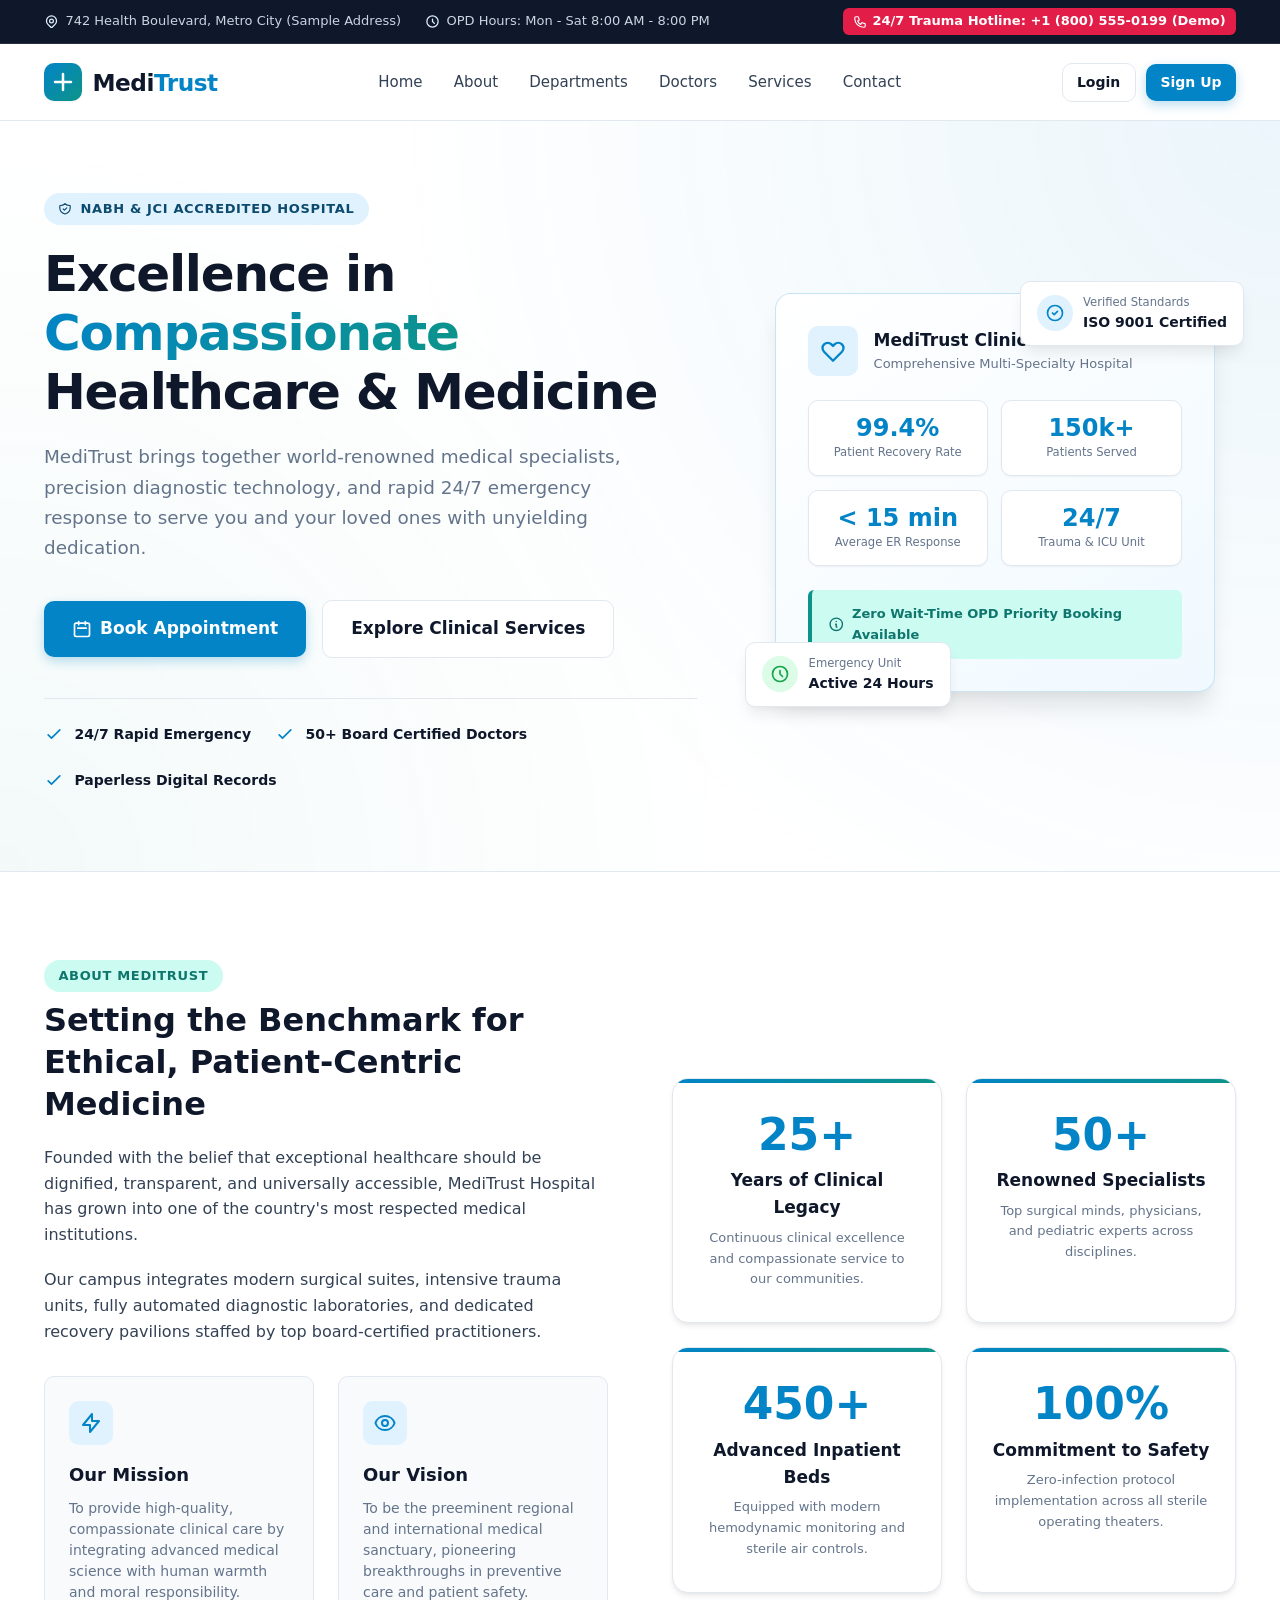
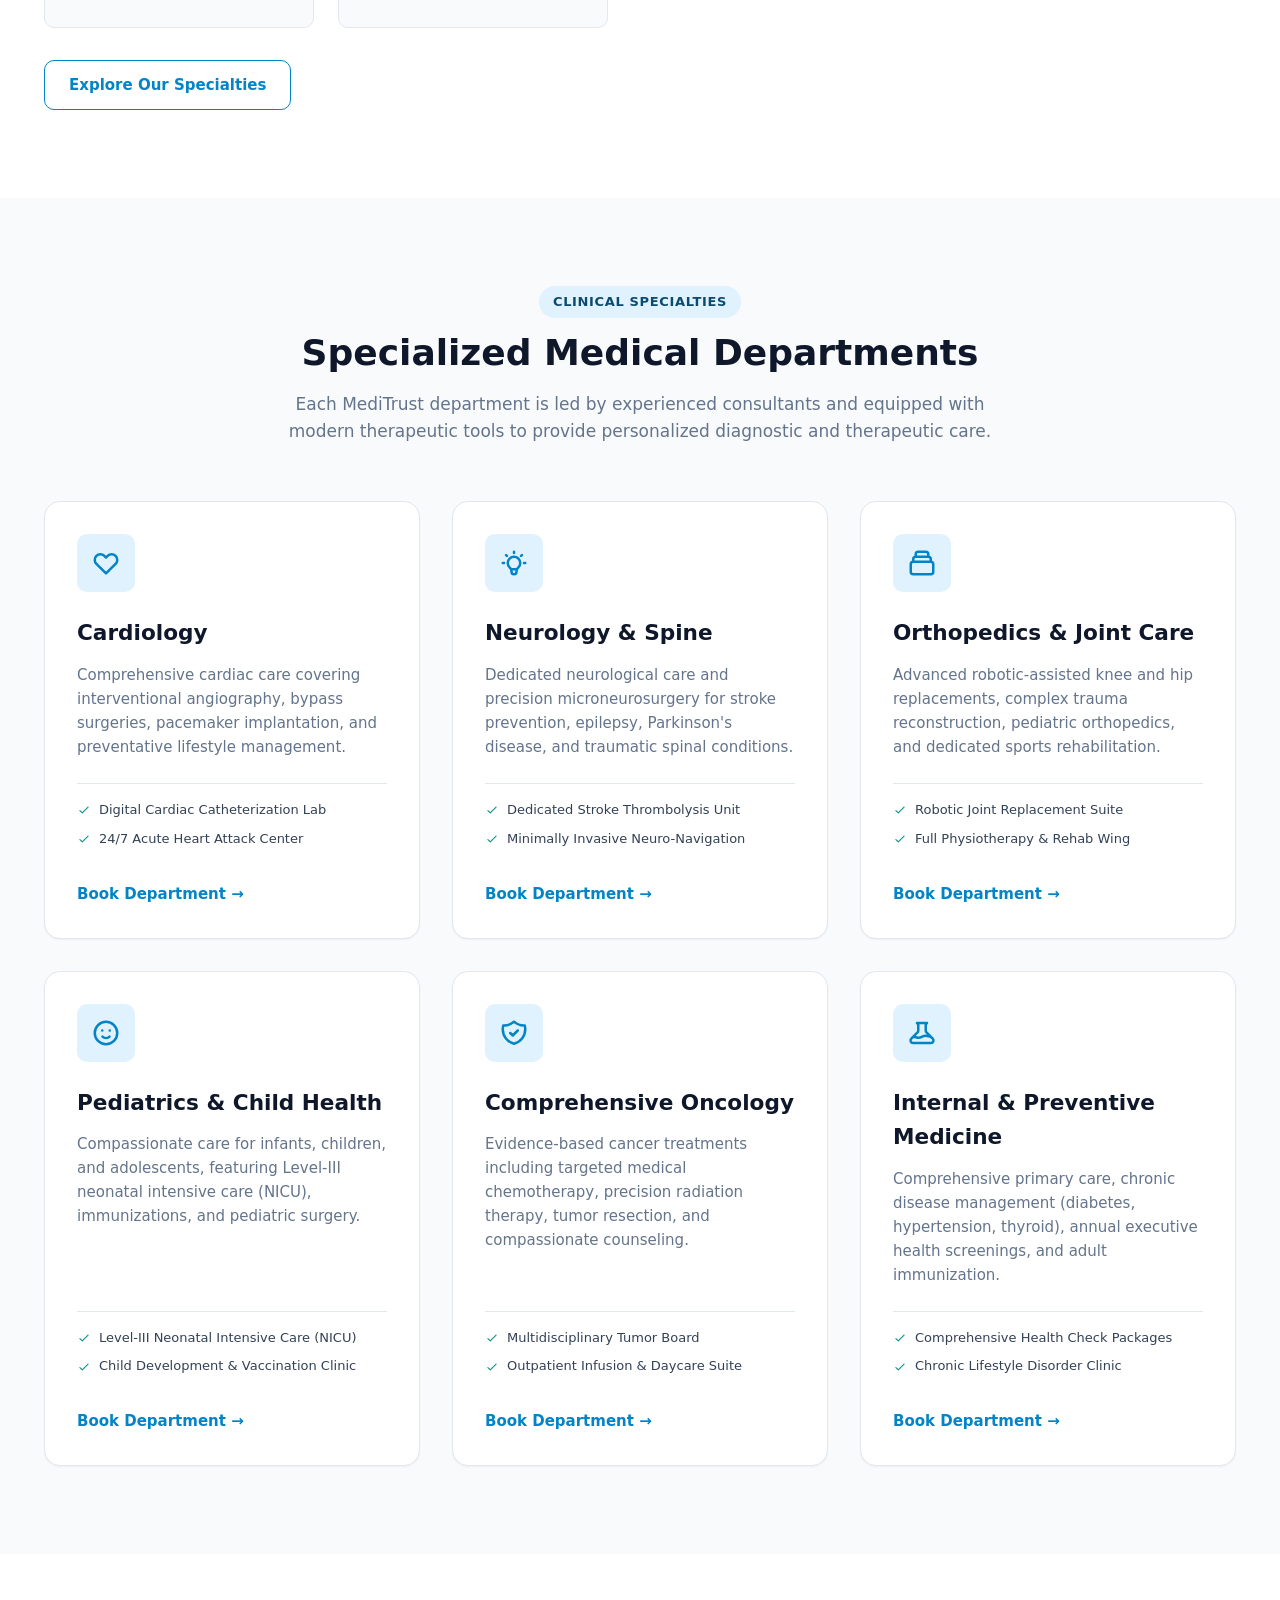
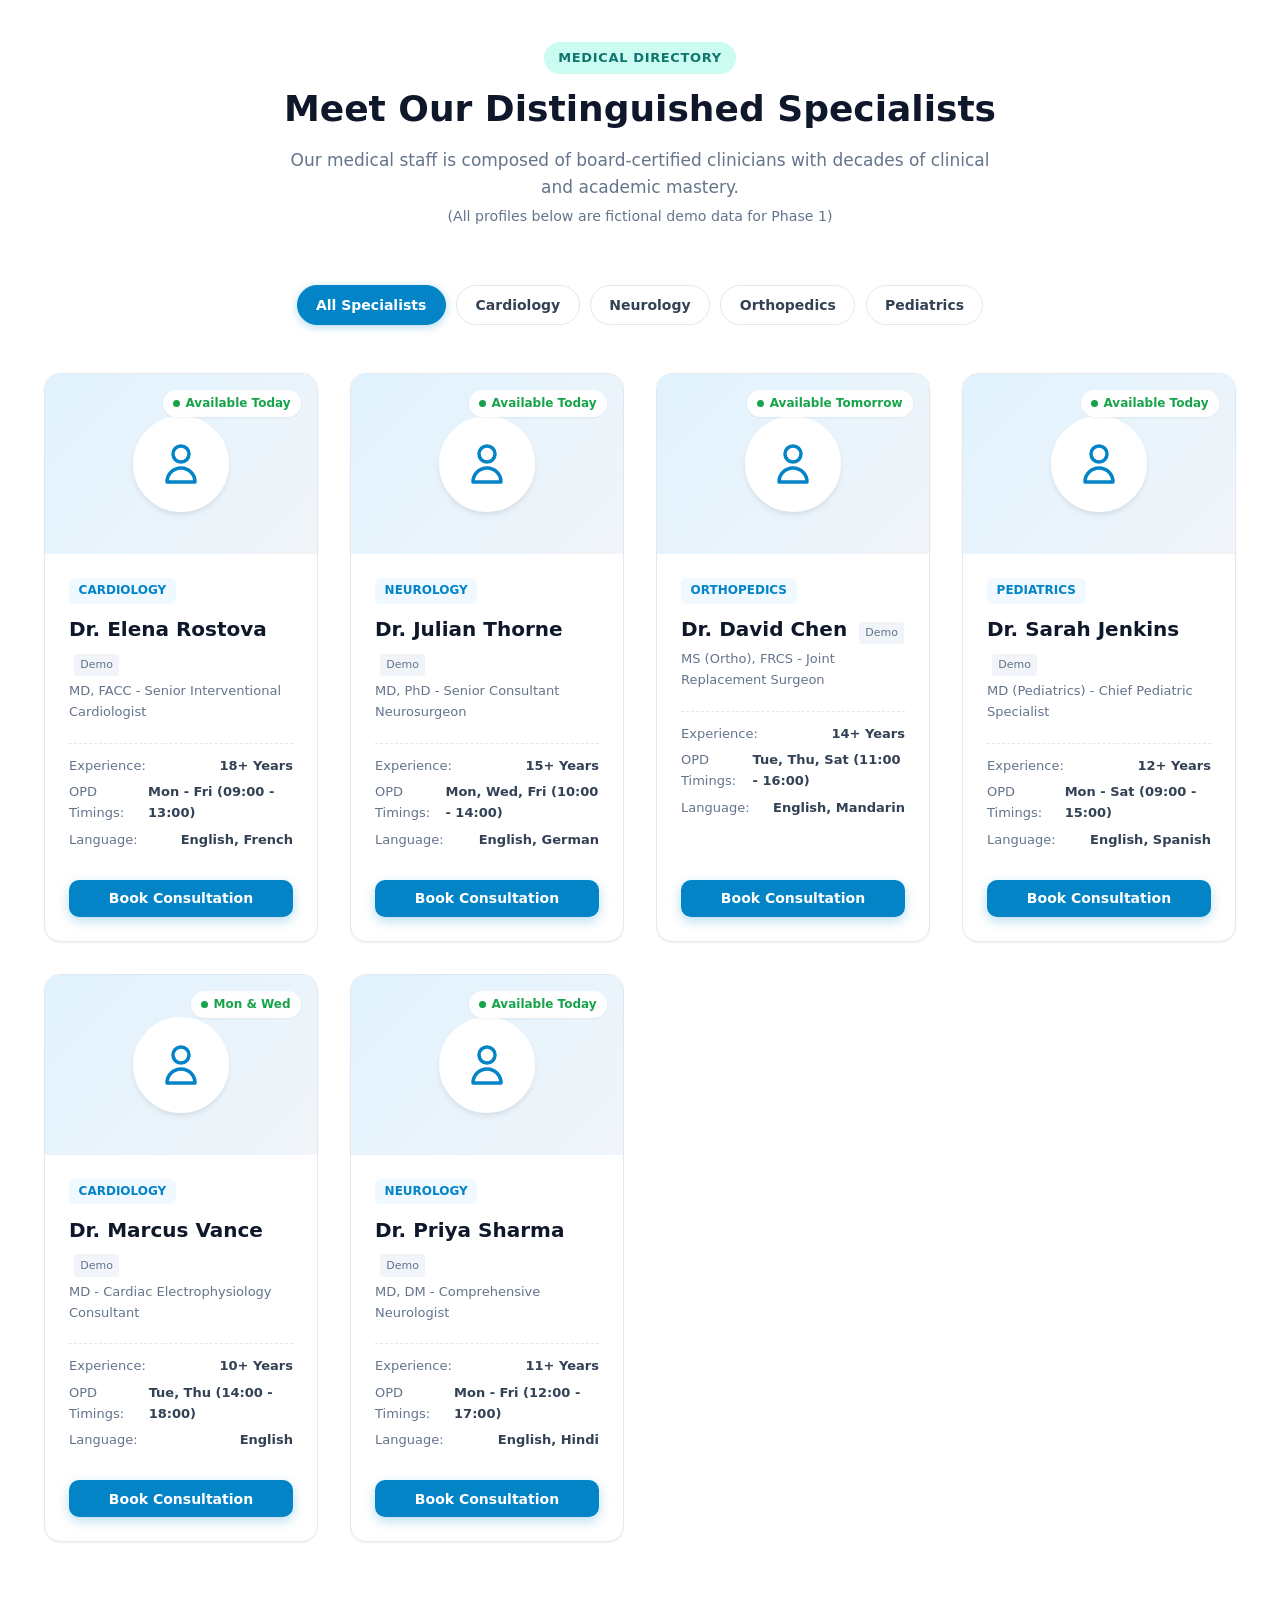
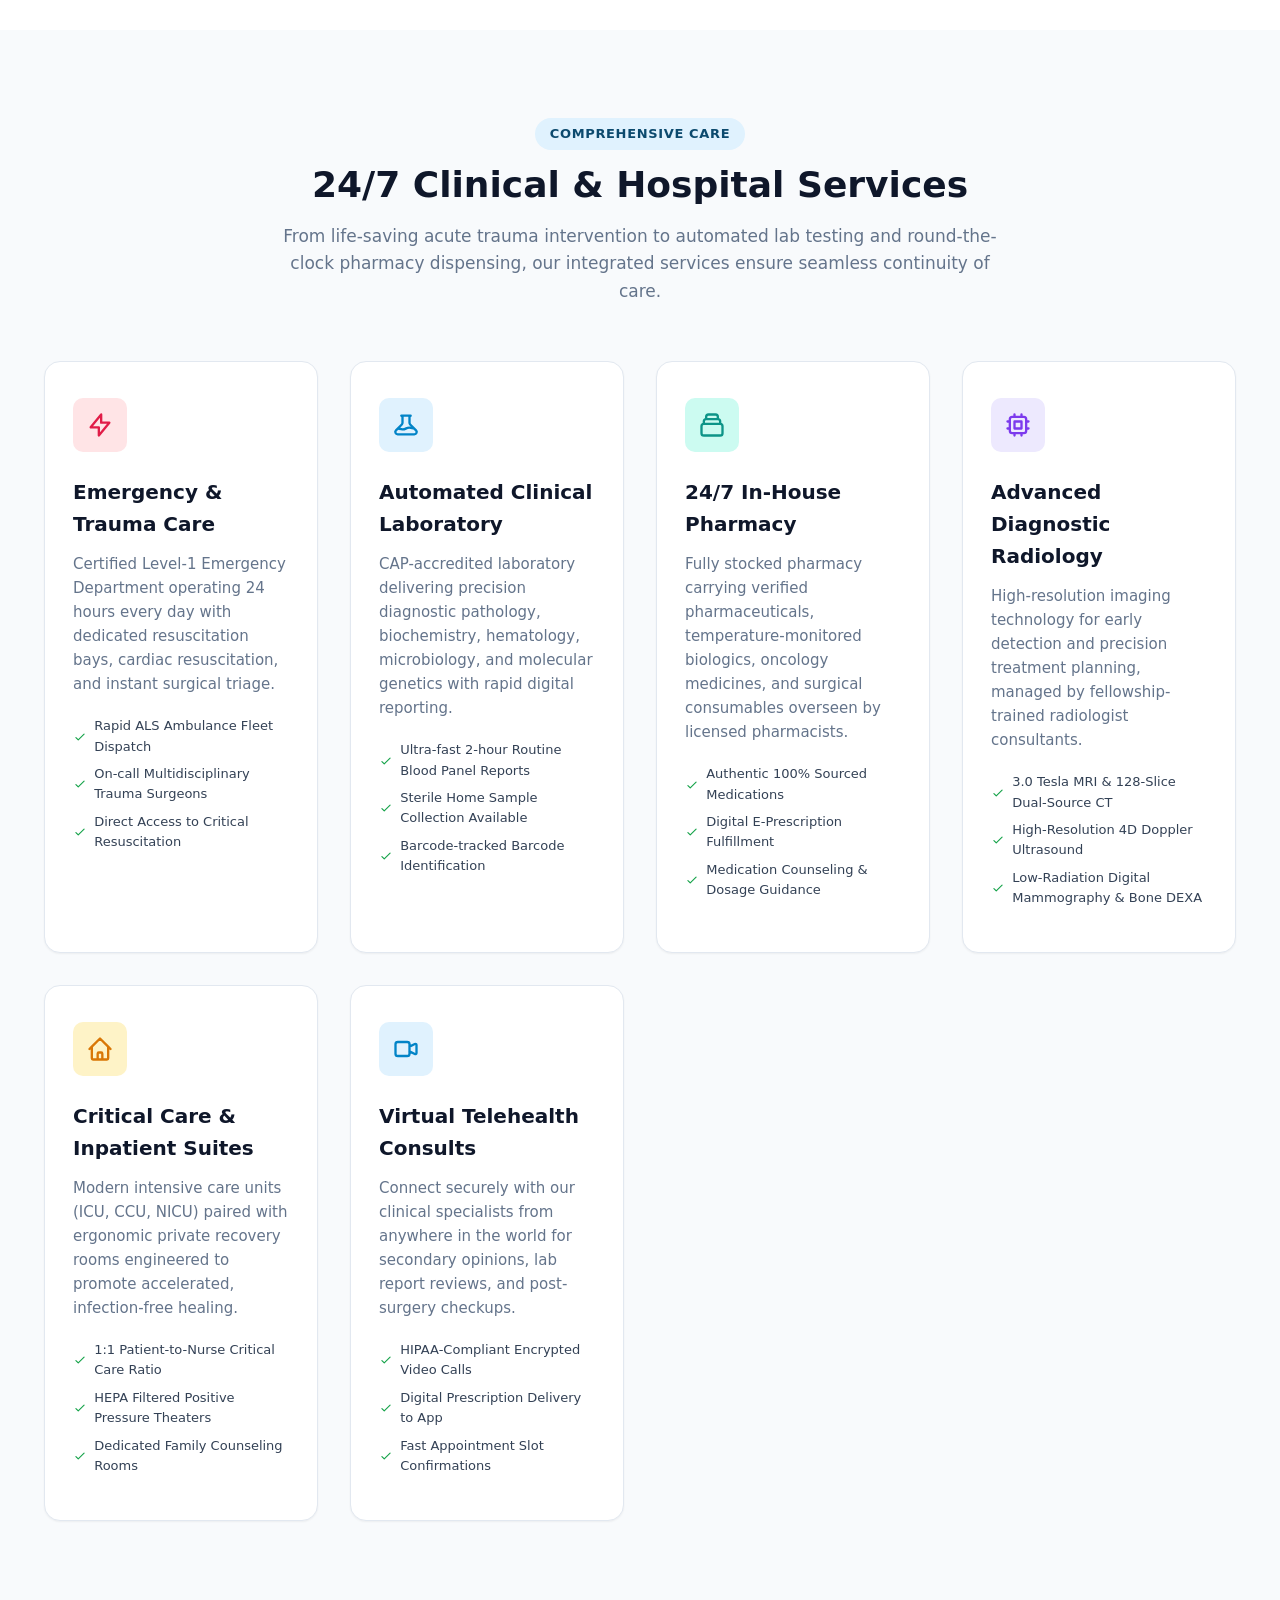
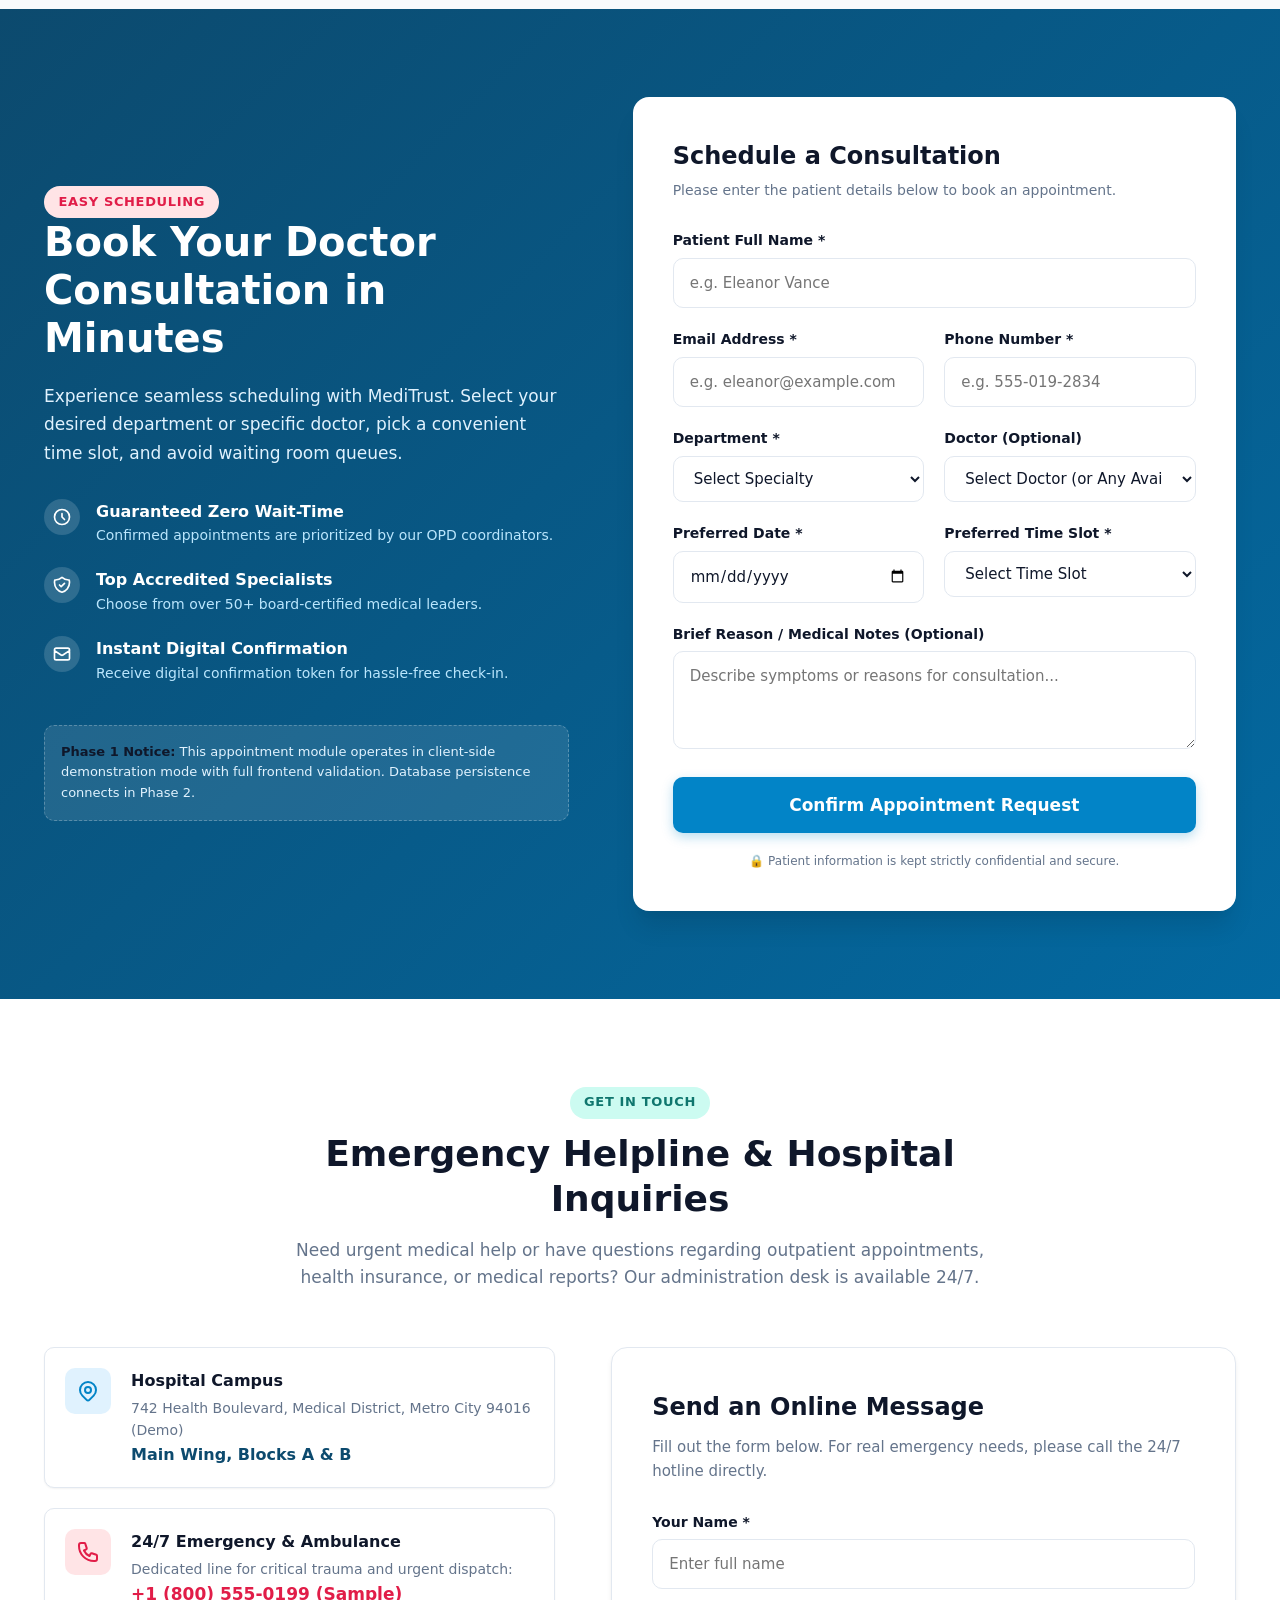
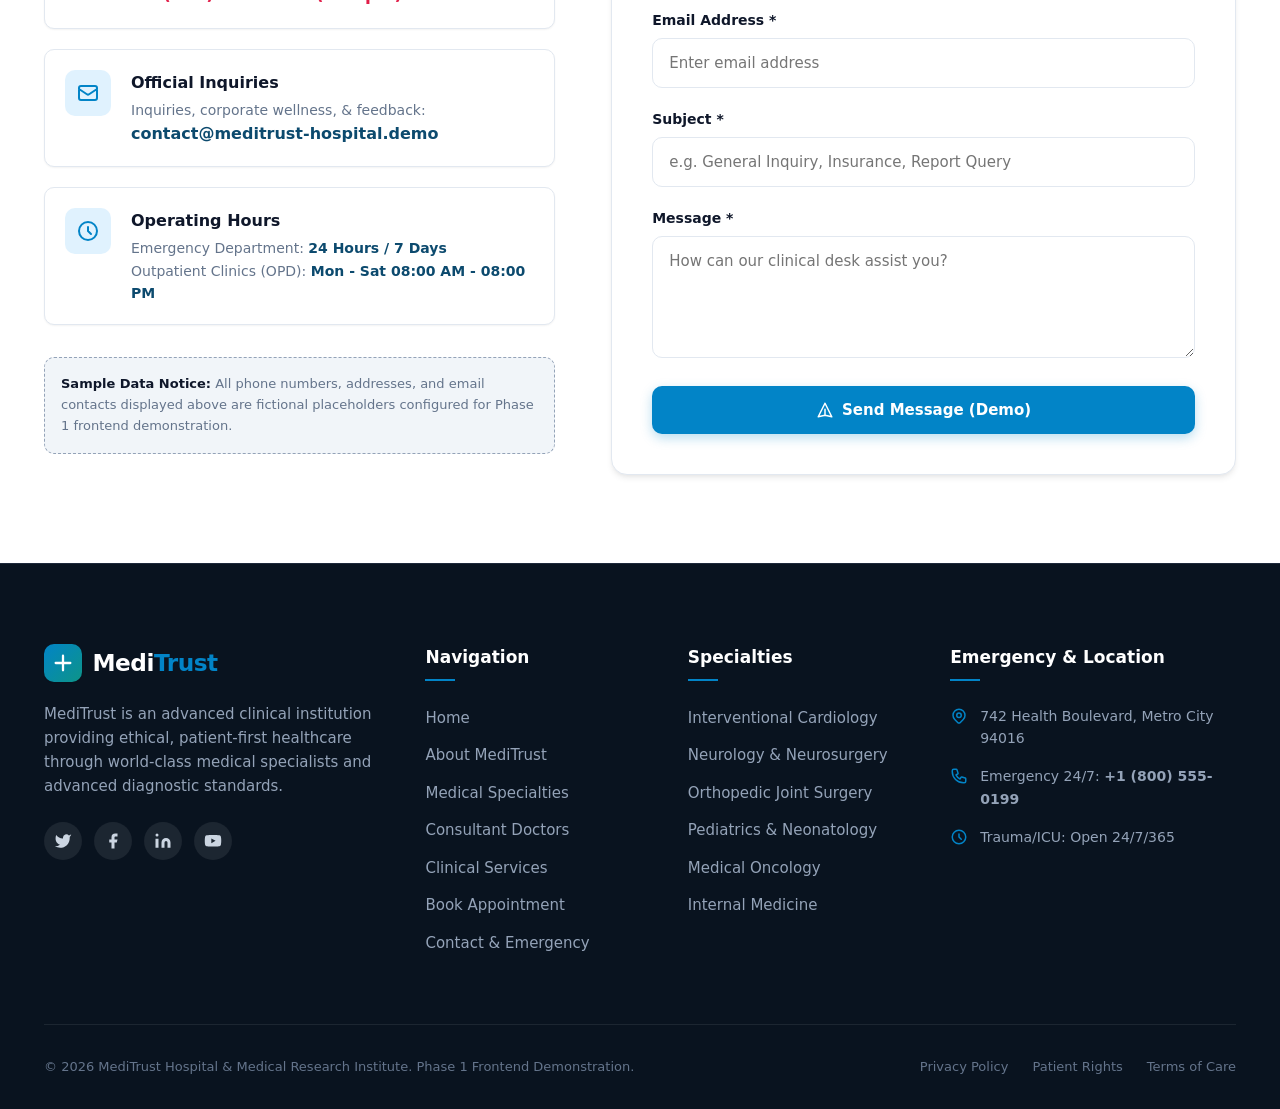
==== frontend/index.html @ d3758ac5 "feat: build MediTrust frontend and backend foundation with authentication" ====
<!DOCTYPE html>
<html lang="en">
<head>
  <meta charset="UTF-8">
  <meta name="viewport" content="width=device-width, initial-scale=1.0">
  <meta name="description" content="MediTrust Hospital - Modern, compassionate healthcare with 24/7 emergency services, leading medical specialists, and advanced diagnostic facilities.">
  <title>MediTrust | Compassionate Care & Advanced Medicine</title>
  <link rel="stylesheet" href="css/style.css">
</head>
<body>

  <!-- ==========================================================================
       Top Emergency & Contact Bar
       ========================================================================== -->
  <div class="top-bar">
    <div class="container top-bar-content">
      <div class="top-bar-left">
        <div class="top-bar-item">
          <!-- Location Pin SVG -->
          <svg fill="none" stroke="currentColor" viewBox="0 0 24 24"><path stroke-linecap="round" stroke-linejoin="round" stroke-width="2" d="M17.657 16.657L13.414 20.9a1.998 1.998 0 01-2.827 0l-4.244-4.243a8 8 0 1111.314 0z"></path><path stroke-linecap="round" stroke-linejoin="round" stroke-width="2" d="M15 11a3 3 0 11-6 0 3 3 0 016 0z"></path></svg>
          <span>742 Health Boulevard, Metro City (Sample Address)</span>
        </div>
        <div class="top-bar-item">
          <!-- Clock SVG -->
          <svg fill="none" stroke="currentColor" viewBox="0 0 24 24"><path stroke-linecap="round" stroke-linejoin="round" stroke-width="2" d="M12 8v4l3 3m6-3a9 9 0 11-18 0 9 9 0 0118 0z"></path></svg>
          <span>OPD Hours: Mon - Sat 8:00 AM - 8:00 PM</span>
        </div>
      </div>
      <div class="top-bar-right">
        <div class="top-bar-emergency">
          <!-- Phone Call SVG -->
          <svg width="14" height="14" fill="none" stroke="currentColor" viewBox="0 0 24 24"><path stroke-linecap="round" stroke-linejoin="round" stroke-width="2" d="M3 5a2 2 0 012-2h3.28a1 1 0 01.948.684l1.498 4.493a1 1 0 01-.502 1.21l-2.257 1.13a11.042 11.042 0 005.516 5.516l1.13-2.257a1 1 0 011.21-.502l4.493 1.498a1 1 0 01.684.949V19a2 2 0 01-2 2h-1C9.716 21 3 14.284 3 6V5z"></path></svg>
          <span>24/7 Trauma Hotline: <strong>+1 (800) 555-0199</strong> (Demo)</span>
        </div>
      </div>
    </div>
  </div>

  <!-- ==========================================================================
       1. Navbar
       ========================================================================== -->
  <header class="site-header">
    <div class="container navbar">
      <!-- Logo: MediTrust -->
      <a href="#home" class="brand-logo" aria-label="MediTrust Hospital Home">
        <div class="brand-icon">
          <!-- Medical Cross Emblem SVG -->
          <svg width="24" height="24" fill="none" stroke="currentColor" viewBox="0 0 24 24">
            <path stroke-linecap="round" stroke-linejoin="round" stroke-width="2.5" d="M12 4v16m8-8H4"></path>
          </svg>
        </div>
        <div class="brand-text">Medi<span>Trust</span></div>
      </a>

      <!-- Navigation Links -->
      <nav class="nav-menu" id="navMenu" aria-label="Main Navigation">
        <a href="#home" class="nav-link active">Home</a>
        <a href="#about" class="nav-link">About</a>
        <a href="#departments" class="nav-link">Departments</a>
        <a href="#doctors" class="nav-link">Doctors</a>
        <a href="#services" class="nav-link">Services</a>
        <a href="#contact" class="nav-link">Contact</a>
      </nav>

      <!-- Auth Actions & Mobile Hamburger -->
      <div class="nav-actions">
        <button type="button" class="btn btn-outline btn-sm btn-open-login" aria-label="Open Login Modal">Login</button>
        <button type="button" class="btn btn-primary btn-sm btn-open-signup" aria-label="Open Sign Up Modal">Sign Up</button>
        <button type="button" class="menu-toggle" id="mobileMenuToggle" aria-label="Toggle Navigation Menu" aria-expanded="false">
          <span></span>
          <span></span>
          <span></span>
        </button>
      </div>
    </div>
  </header>

  <main>
    <!-- ==========================================================================
         2. Hero Section
         ========================================================================== -->
    <section class="hero-section" id="home">
      <div class="container">
        <div class="hero-grid">
          <!-- Hero Text Content -->
          <div class="hero-content">
            <div class="hero-tag">
              <span class="badge badge-primary">
                <svg width="14" height="14" fill="none" stroke="currentColor" viewBox="0 0 24 24"><path stroke-linecap="round" stroke-linejoin="round" stroke-width="2" d="M9 12l2 2 4-4m5.618-4.016A11.955 11.955 0 0112 2.944a11.955 11.955 0 01-8.618 3.04A12.02 12.02 0 003 9c0 5.591 3.824 10.29 9 11.622 5.176-1.332 9-6.03 9-11.622 0-1.042-.133-2.052-.382-3.016z"></path></svg>
                NABH & JCI Accredited Hospital
              </span>
            </div>
            <h1 class="hero-headline">
              Excellence in <span class="text-gradient">Compassionate</span> Healthcare & Medicine
            </h1>
            <p class="hero-subtitle">
              MediTrust brings together world-renowned medical specialists, precision diagnostic technology, and rapid 24/7 emergency response to serve you and your loved ones with unyielding dedication.
            </p>
            <div class="hero-actions">
              <a href="#appointment" class="btn btn-primary btn-lg">
                <!-- Calendar SVG -->
                <svg width="20" height="20" fill="none" stroke="currentColor" viewBox="0 0 24 24"><path stroke-linecap="round" stroke-linejoin="round" stroke-width="2" d="M8 7V3m8 4V3m-9 8h10M5 21h14a2 2 0 002-2V7a2 2 0 00-2-2H5a2 2 0 00-2 2v12a2 2 0 002 2z"></path></svg>
                Book Appointment
              </a>
              <a href="#services" class="btn btn-outline btn-lg">
                Explore Clinical Services
              </a>
            </div>

            <!-- Trust Highlights -->
            <div class="hero-highlights">
              <div class="highlight-item">
                <svg fill="none" stroke="currentColor" viewBox="0 0 24 24"><path stroke-linecap="round" stroke-linejoin="round" stroke-width="2" d="M5 13l4 4L19 7"></path></svg>
                <span>24/7 Rapid Emergency</span>
              </div>
              <div class="highlight-item">
                <svg fill="none" stroke="currentColor" viewBox="0 0 24 24"><path stroke-linecap="round" stroke-linejoin="round" stroke-width="2" d="M5 13l4 4L19 7"></path></svg>
                <span>50+ Board Certified Doctors</span>
              </div>
              <div class="highlight-item">
                <svg fill="none" stroke="currentColor" viewBox="0 0 24 24"><path stroke-linecap="round" stroke-linejoin="round" stroke-width="2" d="M5 13l4 4L19 7"></path></svg>
                <span>Paperless Digital Records</span>
              </div>
            </div>
          </div>

          <!-- Hero Hospital Visual Presentation -->
          <div class="hero-visual">
            <div class="hero-visual-card">
              <div class="visual-header">
                <div class="visual-avatar">
                  <!-- Stethoscope SVG -->
                  <svg width="28" height="28" fill="none" stroke="currentColor" viewBox="0 0 24 24"><path stroke-linecap="round" stroke-linejoin="round" stroke-width="2" d="M4.318 6.318a4.5 4.5 0 000 6.364L12 20.364l7.682-7.682a4.5 4.5 0 00-6.364-6.364L12 7.636l-1.318-1.318a4.5 4.5 0 00-6.364 0z"></path></svg>
                </div>
                <div class="visual-header-text">
                  <h4>MediTrust Clinical Center</h4>
                  <p>Comprehensive Multi-Specialty Hospital</p>
                </div>
              </div>

              <!-- Quick Metrics in Visual -->
              <div class="visual-stats-list">
                <div class="visual-stat-box">
                  <div class="visual-stat-number">99.4%</div>
                  <div class="visual-stat-label">Patient Recovery Rate</div>
                </div>
                <div class="visual-stat-box">
                  <div class="visual-stat-number">150k+</div>
                  <div class="visual-stat-label">Patients Served</div>
                </div>
                <div class="visual-stat-box">
                  <div class="visual-stat-number">&lt; 15 min</div>
                  <div class="visual-stat-label">Average ER Response</div>
                </div>
                <div class="visual-stat-box">
                  <div class="visual-stat-number">24/7</div>
                  <div class="visual-stat-label">Trauma & ICU Unit</div>
                </div>
              </div>

              <div class="visual-banner-alert">
                <svg width="18" height="18" fill="none" stroke="currentColor" viewBox="0 0 24 24"><path stroke-linecap="round" stroke-linejoin="round" stroke-width="2" d="M13 16h-1v-4h-1m1-4h.01M21 12a9 9 0 11-18 0 9 9 0 0118 0z"></path></svg>
                <span>Zero Wait-Time OPD Priority Booking Available</span>
              </div>
            </div>

            <!-- Floating Pill Badges -->
            <div class="floating-badge badge-top-right">
              <div class="floating-icon icon-blue">
                <svg width="20" height="20" fill="none" stroke="currentColor" viewBox="0 0 24 24"><path stroke-linecap="round" stroke-linejoin="round" stroke-width="2" d="M9 12l2 2 4-4m6 2a9 9 0 11-18 0 9 9 0 0118 0z"></path></svg>
              </div>
              <div class="floating-text">
                <span>Verified Standards</span>
                <strong>ISO 9001 Certified</strong>
              </div>
            </div>

            <div class="floating-badge badge-bottom-left">
              <div class="floating-icon icon-green">
                <svg width="20" height="20" fill="none" stroke="currentColor" viewBox="0 0 24 24"><path stroke-linecap="round" stroke-linejoin="round" stroke-width="2" d="M12 8v4l3 3m6-3a9 9 0 11-18 0 9 9 0 0118 0z"></path></svg>
              </div>
              <div class="floating-text">
                <span>Emergency Unit</span>
                <strong>Active 24 Hours</strong>
              </div>
            </div>
          </div>
        </div>
      </div>
    </section>

    <!-- ==========================================================================
         3. About Us Section
         ========================================================================== -->
    <section class="section section-alt" id="about">
      <div class="container">
        <div class="about-grid">
          <!-- Narrative Content -->
          <div class="about-content">
            <span class="badge badge-secondary">About MediTrust</span>
            <h3>Setting the Benchmark for Ethical, Patient-Centric Medicine</h3>
            <p>
              Founded with the belief that exceptional healthcare should be dignified, transparent, and universally accessible, MediTrust Hospital has grown into one of the country's most respected medical institutions.
            </p>
            <p>
              Our campus integrates modern surgical suites, intensive trauma units, fully automated diagnostic laboratories, and dedicated recovery pavilions staffed by top board-certified practitioners.
            </p>

            <!-- Mission & Vision Cards -->
            <div class="mission-vision-grid">
              <div class="mv-card">
                <div class="mv-icon">
                  <!-- Compass / Target SVG -->
                  <svg width="24" height="24" fill="none" stroke="currentColor" viewBox="0 0 24 24"><path stroke-linecap="round" stroke-linejoin="round" stroke-width="2" d="M13 10V3L4 14h7v7l9-11h-7z"></path></svg>
                </div>
                <h4>Our Mission</h4>
                <p>To provide high-quality, compassionate clinical care by integrating advanced medical science with human warmth and moral responsibility.</p>
              </div>

              <div class="mv-card">
                <div class="mv-icon">
                  <!-- Eye Vision SVG -->
                  <svg width="24" height="24" fill="none" stroke="currentColor" viewBox="0 0 24 24"><path stroke-linecap="round" stroke-linejoin="round" stroke-width="2" d="M15 12a3 3 0 11-6 0 3 3 0 016 0z"></path><path stroke-linecap="round" stroke-linejoin="round" stroke-width="2" d="M2.458 12C3.732 7.943 7.523 5 12 5c4.478 0 8.268 2.943 9.542 7-1.274 4.057-5.064 7-9.542 7-4.477 0-8.268-2.943-9.542-7z"></path></svg>
                </div>
                <h4>Our Vision</h4>
                <p>To be the preeminent regional and international medical sanctuary, pioneering breakthroughs in preventive care and patient safety.</p>
              </div>
            </div>

            <a href="#departments" class="btn btn-outline-primary">Explore Our Specialties</a>
          </div>

          <!-- About Statistics Showcase -->
          <div class="about-stats-panel">
            <div class="stat-card-featured">
              <div class="stat-big-num">25+</div>
              <h5>Years of Clinical Legacy</h5>
              <p>Continuous clinical excellence and compassionate service to our communities.</p>
            </div>

            <div class="stat-card-featured">
              <div class="stat-big-num">50+</div>
              <h5>Renowned Specialists</h5>
              <p>Top surgical minds, physicians, and pediatric experts across disciplines.</p>
            </div>

            <div class="stat-card-featured">
              <div class="stat-big-num">450+</div>
              <h5>Advanced Inpatient Beds</h5>
              <p>Equipped with modern hemodynamic monitoring and sterile air controls.</p>
            </div>

            <div class="stat-card-featured">
              <div class="stat-big-num">100%</div>
              <h5>Commitment to Safety</h5>
              <p>Zero-infection protocol implementation across all sterile operating theaters.</p>
            </div>
          </div>
        </div>
      </div>
    </section>

    <!-- ==========================================================================
         4. Departments Section
         ========================================================================== -->
    <section class="section" id="departments">
      <div class="container">
        <div class="section-header">
          <span class="badge badge-primary">Clinical Specialties</span>
          <h2 class="section-title">Specialized Medical Departments</h2>
          <p class="section-description">
            Each MediTrust department is led by experienced consultants and equipped with modern therapeutic tools to provide personalized diagnostic and therapeutic care.
          </p>
        </div>

        <div class="departments-grid">
          <!-- Cardiology -->
          <div class="department-card">
            <div class="dept-icon-wrapper">
              <!-- Heartbeat SVG -->
              <svg width="30" height="30" fill="none" stroke="currentColor" viewBox="0 0 24 24"><path stroke-linecap="round" stroke-linejoin="round" stroke-width="2" d="M4.318 6.318a4.5 4.5 0 000 6.364L12 20.364l7.682-7.682a4.5 4.5 0 00-6.364-6.364L12 7.636l-1.318-1.318a4.5 4.5 0 00-6.364 0z"></path></svg>
            </div>
            <h3>Cardiology</h3>
            <p>Comprehensive cardiac care covering interventional angiography, bypass surgeries, pacemaker implantation, and preventative lifestyle management.</p>
            <div class="dept-features">
              <div class="dept-feature-item">
                <svg fill="none" stroke="currentColor" viewBox="0 0 24 24"><path stroke-linecap="round" stroke-linejoin="round" stroke-width="2" d="M5 13l4 4L19 7"></path></svg>
                <span>Digital Cardiac Catheterization Lab</span>
              </div>
              <div class="dept-feature-item">
                <svg fill="none" stroke="currentColor" viewBox="0 0 24 24"><path stroke-linecap="round" stroke-linejoin="round" stroke-width="2" d="M5 13l4 4L19 7"></path></svg>
                <span>24/7 Acute Heart Attack Center</span>
              </div>
            </div>
            <a href="#appointment" class="dept-cta">Book Department &rarr;</a>
          </div>

          <!-- Neurology -->
          <div class="department-card">
            <div class="dept-icon-wrapper">
              <!-- Brain / Neuro SVG -->
              <svg width="30" height="30" fill="none" stroke="currentColor" viewBox="0 0 24 24"><path stroke-linecap="round" stroke-linejoin="round" stroke-width="2" d="M9.663 17h4.673M12 3v1m6.364 1.636l-.707.707M21 12h-1M4 12H3m3.343-5.657l-.707-.707m2.828 9.9a5 5 0 117.072 0l-.548.547A3.374 3.374 0 0014 18.469V19a2 2 0 11-4 0v-.531c0-.895-.356-1.754-.988-2.386l-.548-.547z"></path></svg>
            </div>
            <h3>Neurology & Spine</h3>
            <p>Dedicated neurological care and precision microneurosurgery for stroke prevention, epilepsy, Parkinson's disease, and traumatic spinal conditions.</p>
            <div class="dept-features">
              <div class="dept-feature-item">
                <svg fill="none" stroke="currentColor" viewBox="0 0 24 24"><path stroke-linecap="round" stroke-linejoin="round" stroke-width="2" d="M5 13l4 4L19 7"></path></svg>
                <span>Dedicated Stroke Thrombolysis Unit</span>
              </div>
              <div class="dept-feature-item">
                <svg fill="none" stroke="currentColor" viewBox="0 0 24 24"><path stroke-linecap="round" stroke-linejoin="round" stroke-width="2" d="M5 13l4 4L19 7"></path></svg>
                <span>Minimally Invasive Neuro-Navigation</span>
              </div>
            </div>
            <a href="#appointment" class="dept-cta">Book Department &rarr;</a>
          </div>

          <!-- Orthopedics -->
          <div class="department-card">
            <div class="dept-icon-wrapper">
              <!-- Bone / Joint Mobility SVG -->
              <svg width="30" height="30" fill="none" stroke="currentColor" viewBox="0 0 24 24"><path stroke-linecap="round" stroke-linejoin="round" stroke-width="2" d="M19 11H5m14 0a2 2 0 012 2v6a2 2 0 01-2 2H5a2 2 0 01-2-2v-6a2 2 0 012-2m14 0V9a2 2 0 00-2-2M5 11V9a2 2 0 012-2m0 0V5a2 2 0 012-2h6a2 2 0 012 2v2M7 7h10"></path></svg>
            </div>
            <h3>Orthopedics & Joint Care</h3>
            <p>Advanced robotic-assisted knee and hip replacements, complex trauma reconstruction, pediatric orthopedics, and dedicated sports rehabilitation.</p>
            <div class="dept-features">
              <div class="dept-feature-item">
                <svg fill="none" stroke="currentColor" viewBox="0 0 24 24"><path stroke-linecap="round" stroke-linejoin="round" stroke-width="2" d="M5 13l4 4L19 7"></path></svg>
                <span>Robotic Joint Replacement Suite</span>
              </div>
              <div class="dept-feature-item">
                <svg fill="none" stroke="currentColor" viewBox="0 0 24 24"><path stroke-linecap="round" stroke-linejoin="round" stroke-width="2" d="M5 13l4 4L19 7"></path></svg>
                <span>Full Physiotherapy & Rehab Wing</span>
              </div>
            </div>
            <a href="#appointment" class="dept-cta">Book Department &rarr;</a>
          </div>

          <!-- Pediatrics -->
          <div class="department-card">
            <div class="dept-icon-wrapper">
              <!-- Pediatric / Child Care SVG -->
              <svg width="30" height="30" fill="none" stroke="currentColor" viewBox="0 0 24 24"><path stroke-linecap="round" stroke-linejoin="round" stroke-width="2" d="M14.828 14.828a4 4 0 01-5.656 0M9 10h.01M15 10h.01M21 12a9 9 0 11-18 0 9 9 0 0118 0z"></path></svg>
            </div>
            <h3>Pediatrics & Child Health</h3>
            <p>Compassionate care for infants, children, and adolescents, featuring Level-III neonatal intensive care (NICU), immunizations, and pediatric surgery.</p>
            <div class="dept-features">
              <div class="dept-feature-item">
                <svg fill="none" stroke="currentColor" viewBox="0 0 24 24"><path stroke-linecap="round" stroke-linejoin="round" stroke-width="2" d="M5 13l4 4L19 7"></path></svg>
                <span>Level-III Neonatal Intensive Care (NICU)</span>
              </div>
              <div class="dept-feature-item">
                <svg fill="none" stroke="currentColor" viewBox="0 0 24 24"><path stroke-linecap="round" stroke-linejoin="round" stroke-width="2" d="M5 13l4 4L19 7"></path></svg>
                <span>Child Development & Vaccination Clinic</span>
              </div>
            </div>
            <a href="#appointment" class="dept-cta">Book Department &rarr;</a>
          </div>

          <!-- Oncology -->
          <div class="department-card">
            <div class="dept-icon-wrapper">
              <!-- Shield / Cell Oncology SVG -->
              <svg width="30" height="30" fill="none" stroke="currentColor" viewBox="0 0 24 24"><path stroke-linecap="round" stroke-linejoin="round" stroke-width="2" d="M9 12l2 2 4-4m5.618-4.016A11.955 11.955 0 0112 2.944a11.955 11.955 0 01-8.618 3.04A12.02 12.02 0 003 9c0 5.591 3.824 10.29 9 11.622 5.176-1.332 9-6.03 9-11.622 0-1.042-.133-2.052-.382-3.016z"></path></svg>
            </div>
            <h3>Comprehensive Oncology</h3>
            <p>Evidence-based cancer treatments including targeted medical chemotherapy, precision radiation therapy, tumor resection, and compassionate counseling.</p>
            <div class="dept-features">
              <div class="dept-feature-item">
                <svg fill="none" stroke="currentColor" viewBox="0 0 24 24"><path stroke-linecap="round" stroke-linejoin="round" stroke-width="2" d="M5 13l4 4L19 7"></path></svg>
                <span>Multidisciplinary Tumor Board</span>
              </div>
              <div class="dept-feature-item">
                <svg fill="none" stroke="currentColor" viewBox="0 0 24 24"><path stroke-linecap="round" stroke-linejoin="round" stroke-width="2" d="M5 13l4 4L19 7"></path></svg>
                <span>Outpatient Infusion & Daycare Suite</span>
              </div>
            </div>
            <a href="#appointment" class="dept-cta">Book Department &rarr;</a>
          </div>

          <!-- Internal Medicine -->
          <div class="department-card">
            <div class="dept-icon-wrapper">
              <!-- Internal Medicine / Stethoscope SVG -->
              <svg width="30" height="30" fill="none" stroke="currentColor" viewBox="0 0 24 24"><path stroke-linecap="round" stroke-linejoin="round" stroke-width="2" d="M19.428 15.428a2 2 0 00-1.022-.547l-2.387-.477a6 6 0 00-3.86.517l-.318.158a6 6 0 01-3.86.517L6.05 15.21a2 2 0 00-1.806.547M8 4h8l-1 1v5.172a2 2 0 00.586 1.414l5 5c1.26 1.26.367 3.414-1.415 3.414H4.828c-1.782 0-2.674-2.154-1.414-3.414l5-5A2 2 0 009 10.172V5L8 4z"></path></svg>
            </div>
            <h3>Internal & Preventive Medicine</h3>
            <p>Comprehensive primary care, chronic disease management (diabetes, hypertension, thyroid), annual executive health screenings, and adult immunization.</p>
            <div class="dept-features">
              <div class="dept-feature-item">
                <svg fill="none" stroke="currentColor" viewBox="0 0 24 24"><path stroke-linecap="round" stroke-linejoin="round" stroke-width="2" d="M5 13l4 4L19 7"></path></svg>
                <span>Comprehensive Health Check Packages</span>
              </div>
              <div class="dept-feature-item">
                <svg fill="none" stroke="currentColor" viewBox="0 0 24 24"><path stroke-linecap="round" stroke-linejoin="round" stroke-width="2" d="M5 13l4 4L19 7"></path></svg>
                <span>Chronic Lifestyle Disorder Clinic</span>
              </div>
            </div>
            <a href="#appointment" class="dept-cta">Book Department &rarr;</a>
          </div>
        </div>
      </div>
    </section>

    <!-- ==========================================================================
         5. Doctors Section
         ========================================================================== -->
    <section class="section section-alt" id="doctors">
      <div class="container">
        <div class="section-header">
          <span class="badge badge-secondary">Medical Directory</span>
          <h2 class="section-title">Meet Our Distinguished Specialists</h2>
          <p class="section-description">
            Our medical staff is composed of board-certified clinicians with decades of clinical and academic mastery.
            <br><small class="text-muted">(All profiles below are fictional demo data for Phase 1)</small>
          </p>
        </div>

        <!-- Filter Buttons -->
        <div class="doctors-filter">
          <button type="button" class="filter-btn active" data-filter="all">All Specialists</button>
          <button type="button" class="filter-btn" data-filter="cardiology">Cardiology</button>
          <button type="button" class="filter-btn" data-filter="neurology">Neurology</button>
          <button type="button" class="filter-btn" data-filter="orthopedics">Orthopedics</button>
          <button type="button" class="filter-btn" data-filter="pediatrics">Pediatrics</button>
        </div>

        <!-- Doctors Cards Grid -->
        <div class="doctors-grid">
          <!-- Doctor 1: Cardiology -->
          <div class="doctor-card" data-specialty="cardiology">
            <div class="doctor-header">
              <div class="doctor-avatar-circle">
                <svg width="48" height="48" fill="none" stroke="currentColor" viewBox="0 0 24 24"><path stroke-linecap="round" stroke-linejoin="round" stroke-width="1.75" d="M16 7a4 4 0 11-8 0 4 4 0 018 0zM12 14a7 7 0 00-7 7h14a7 7 0 00-7-7z"></path></svg>
              </div>
              <span class="doctor-status-badge"><span class="status-dot"></span> Available Today</span>
            </div>
            <div class="doctor-body">
              <span class="doctor-specialty-badge">Cardiology</span>
              <h3 class="doctor-name">Dr. Elena Rostova <span class="demo-tag">Demo</span></h3>
              <p class="doctor-qualification">MD, FACC - Senior Interventional Cardiologist</p>
              
              <div class="doctor-details-list">
                <div class="detail-row">
                  <span>Experience:</span>
                  <strong>18+ Years</strong>
                </div>
                <div class="detail-row">
                  <span>OPD Timings:</span>
                  <strong>Mon - Fri (09:00 - 13:00)</strong>
                </div>
                <div class="detail-row">
                  <span>Language:</span>
                  <strong>English, French</strong>
                </div>
              </div>

              <div class="doctor-footer">
                <button type="button" class="btn btn-primary btn-sm btn-doctor-book" data-doctor="Dr. Elena Rostova" data-department="cardiology" style="width: 100%;">
                  Book Consultation
                </button>
              </div>
            </div>
          </div>

          <!-- Doctor 2: Neurology -->
          <div class="doctor-card" data-specialty="neurology">
            <div class="doctor-header">
              <div class="doctor-avatar-circle">
                <svg width="48" height="48" fill="none" stroke="currentColor" viewBox="0 0 24 24"><path stroke-linecap="round" stroke-linejoin="round" stroke-width="1.75" d="M16 7a4 4 0 11-8 0 4 4 0 018 0zM12 14a7 7 0 00-7 7h14a7 7 0 00-7-7z"></path></svg>
              </div>
              <span class="doctor-status-badge"><span class="status-dot"></span> Available Today</span>
            </div>
            <div class="doctor-body">
              <span class="doctor-specialty-badge">Neurology</span>
              <h3 class="doctor-name">Dr. Julian Thorne <span class="demo-tag">Demo</span></h3>
              <p class="doctor-qualification">MD, PhD - Senior Consultant Neurosurgeon</p>
              
              <div class="doctor-details-list">
                <div class="detail-row">
                  <span>Experience:</span>
                  <strong>15+ Years</strong>
                </div>
                <div class="detail-row">
                  <span>OPD Timings:</span>
                  <strong>Mon, Wed, Fri (10:00 - 14:00)</strong>
                </div>
                <div class="detail-row">
                  <span>Language:</span>
                  <strong>English, German</strong>
                </div>
              </div>

              <div class="doctor-footer">
                <button type="button" class="btn btn-primary btn-sm btn-doctor-book" data-doctor="Dr. Julian Thorne" data-department="neurology" style="width: 100%;">
                  Book Consultation
                </button>
              </div>
            </div>
          </div>

          <!-- Doctor 3: Orthopedics -->
          <div class="doctor-card" data-specialty="orthopedics">
            <div class="doctor-header">
              <div class="doctor-avatar-circle">
                <svg width="48" height="48" fill="none" stroke="currentColor" viewBox="0 0 24 24"><path stroke-linecap="round" stroke-linejoin="round" stroke-width="1.75" d="M16 7a4 4 0 11-8 0 4 4 0 018 0zM12 14a7 7 0 00-7 7h14a7 7 0 00-7-7z"></path></svg>
              </div>
              <span class="doctor-status-badge"><span class="status-dot"></span> Available Tomorrow</span>
            </div>
            <div class="doctor-body">
              <span class="doctor-specialty-badge">Orthopedics</span>
              <h3 class="doctor-name">Dr. David Chen <span class="demo-tag">Demo</span></h3>
              <p class="doctor-qualification">MS (Ortho), FRCS - Joint Replacement Surgeon</p>
              
              <div class="doctor-details-list">
                <div class="detail-row">
                  <span>Experience:</span>
                  <strong>14+ Years</strong>
                </div>
                <div class="detail-row">
                  <span>OPD Timings:</span>
                  <strong>Tue, Thu, Sat (11:00 - 16:00)</strong>
                </div>
                <div class="detail-row">
                  <span>Language:</span>
                  <strong>English, Mandarin</strong>
                </div>
              </div>

              <div class="doctor-footer">
                <button type="button" class="btn btn-primary btn-sm btn-doctor-book" data-doctor="Dr. David Chen" data-department="orthopedics" style="width: 100%;">
                  Book Consultation
                </button>
              </div>
            </div>
          </div>

          <!-- Doctor 4: Pediatrics -->
          <div class="doctor-card" data-specialty="pediatrics">
            <div class="doctor-header">
              <div class="doctor-avatar-circle">
                <svg width="48" height="48" fill="none" stroke="currentColor" viewBox="0 0 24 24"><path stroke-linecap="round" stroke-linejoin="round" stroke-width="1.75" d="M16 7a4 4 0 11-8 0 4 4 0 018 0zM12 14a7 7 0 00-7 7h14a7 7 0 00-7-7z"></path></svg>
              </div>
              <span class="doctor-status-badge"><span class="status-dot"></span> Available Today</span>
            </div>
            <div class="doctor-body">
              <span class="doctor-specialty-badge">Pediatrics</span>
              <h3 class="doctor-name">Dr. Sarah Jenkins <span class="demo-tag">Demo</span></h3>
              <p class="doctor-qualification">MD (Pediatrics) - Chief Pediatric Specialist</p>
              
              <div class="doctor-details-list">
                <div class="detail-row">
                  <span>Experience:</span>
                  <strong>12+ Years</strong>
                </div>
                <div class="detail-row">
                  <span>OPD Timings:</span>
                  <strong>Mon - Sat (09:00 - 15:00)</strong>
                </div>
                <div class="detail-row">
                  <span>Language:</span>
                  <strong>English, Spanish</strong>
                </div>
              </div>

              <div class="doctor-footer">
                <button type="button" class="btn btn-primary btn-sm btn-doctor-book" data-doctor="Dr. Sarah Jenkins" data-department="pediatrics" style="width: 100%;">
                  Book Consultation
                </button>
              </div>
            </div>
          </div>

          <!-- Doctor 5: Cardiology (Subspecialist) -->
          <div class="doctor-card" data-specialty="cardiology">
            <div class="doctor-header">
              <div class="doctor-avatar-circle">
                <svg width="48" height="48" fill="none" stroke="currentColor" viewBox="0 0 24 24"><path stroke-linecap="round" stroke-linejoin="round" stroke-width="1.75" d="M16 7a4 4 0 11-8 0 4 4 0 018 0zM12 14a7 7 0 00-7 7h14a7 7 0 00-7-7z"></path></svg>
              </div>
              <span class="doctor-status-badge"><span class="status-dot"></span> Mon &amp; Wed</span>
            </div>
            <div class="doctor-body">
              <span class="doctor-specialty-badge">Cardiology</span>
              <h3 class="doctor-name">Dr. Marcus Vance <span class="demo-tag">Demo</span></h3>
              <p class="doctor-qualification">MD - Cardiac Electrophysiology Consultant</p>
              
              <div class="doctor-details-list">
                <div class="detail-row">
                  <span>Experience:</span>
                  <strong>10+ Years</strong>
                </div>
                <div class="detail-row">
                  <span>OPD Timings:</span>
                  <strong>Tue, Thu (14:00 - 18:00)</strong>
                </div>
                <div class="detail-row">
                  <span>Language:</span>
                  <strong>English</strong>
                </div>
              </div>

              <div class="doctor-footer">
                <button type="button" class="btn btn-primary btn-sm btn-doctor-book" data-doctor="Dr. Marcus Vance" data-department="cardiology" style="width: 100%;">
                  Book Consultation
                </button>
              </div>
            </div>
          </div>

          <!-- Doctor 6: Neurology (Subspecialist) -->
          <div class="doctor-card" data-specialty="neurology">
            <div class="doctor-header">
              <div class="doctor-avatar-circle">
                <svg width="48" height="48" fill="none" stroke="currentColor" viewBox="0 0 24 24"><path stroke-linecap="round" stroke-linejoin="round" stroke-width="1.75" d="M16 7a4 4 0 11-8 0 4 4 0 018 0zM12 14a7 7 0 00-7 7h14a7 7 0 00-7-7z"></path></svg>
              </div>
              <span class="doctor-status-badge"><span class="status-dot"></span> Available Today</span>
            </div>
            <div class="doctor-body">
              <span class="doctor-specialty-badge">Neurology</span>
              <h3 class="doctor-name">Dr. Priya Sharma <span class="demo-tag">Demo</span></h3>
              <p class="doctor-qualification">MD, DM - Comprehensive Neurologist</p>
              
              <div class="doctor-details-list">
                <div class="detail-row">
                  <span>Experience:</span>
                  <strong>11+ Years</strong>
                </div>
                <div class="detail-row">
                  <span>OPD Timings:</span>
                  <strong>Mon - Fri (12:00 - 17:00)</strong>
                </div>
                <div class="detail-row">
                  <span>Language:</span>
                  <strong>English, Hindi</strong>
                </div>
              </div>

              <div class="doctor-footer">
                <button type="button" class="btn btn-primary btn-sm btn-doctor-book" data-doctor="Dr. Priya Sharma" data-department="neurology" style="width: 100%;">
                  Book Consultation
                </button>
              </div>
            </div>
          </div>
        </div>
      </div>
    </section>

    <!-- ==========================================================================
         6. Services Section
         ========================================================================== -->
    <section class="section" id="services">
      <div class="container">
        <div class="section-header">
          <span class="badge badge-primary">Comprehensive Care</span>
          <h2 class="section-title">24/7 Clinical & Hospital Services</h2>
          <p class="section-description">
            From life-saving acute trauma intervention to automated lab testing and round-the-clock pharmacy dispensing, our integrated services ensure seamless continuity of care.
          </p>
        </div>

        <div class="services-grid">
          <!-- 1. Emergency Care -->
          <div class="service-card">
            <div class="service-icon-box icon-box-emergency">
              <!-- Ambulance / Emergency SVG -->
              <svg width="28" height="28" fill="none" stroke="currentColor" viewBox="0 0 24 24"><path stroke-linecap="round" stroke-linejoin="round" stroke-width="2" d="M13 10V3L4 14h7v7l9-11h-7z"></path></svg>
            </div>
            <h3>Emergency & Trauma Care</h3>
            <p>Certified Level-1 Emergency Department operating 24 hours every day with dedicated resuscitation bays, cardiac resuscitation, and instant surgical triage.</p>
            <ul class="service-features-list">
              <li>
                <svg fill="none" stroke="currentColor" viewBox="0 0 24 24"><path stroke-linecap="round" stroke-linejoin="round" stroke-width="2" d="M5 13l4 4L19 7"></path></svg>
                <span>Rapid ALS Ambulance Fleet Dispatch</span>
              </li>
              <li>
                <svg fill="none" stroke="currentColor" viewBox="0 0 24 24"><path stroke-linecap="round" stroke-linejoin="round" stroke-width="2" d="M5 13l4 4L19 7"></path></svg>
                <span>On-call Multidisciplinary Trauma Surgeons</span>
              </li>
              <li>
                <svg fill="none" stroke="currentColor" viewBox="0 0 24 24"><path stroke-linecap="round" stroke-linejoin="round" stroke-width="2" d="M5 13l4 4L19 7"></path></svg>
                <span>Direct Access to Critical Resuscitation</span>
              </li>
            </ul>
          </div>

          <!-- 2. Laboratory -->
          <div class="service-card">
            <div class="service-icon-box icon-box-lab">
              <!-- Microscope / Lab Tube SVG -->
              <svg width="28" height="28" fill="none" stroke="currentColor" viewBox="0 0 24 24"><path stroke-linecap="round" stroke-linejoin="round" stroke-width="2" d="M19.428 15.428a2 2 0 00-1.022-.547l-2.387-.477a6 6 0 00-3.86.517l-.318.158a6 6 0 01-3.86.517L6.05 15.21a2 2 0 00-1.806.547M8 4h8l-1 1v5.172a2 2 0 00.586 1.414l5 5c1.26 1.26.367 3.414-1.415 3.414H4.828c-1.782 0-2.674-2.154-1.414-3.414l5-5A2 2 0 009 10.172V5L8 4z"></path></svg>
            </div>
            <h3>Automated Clinical Laboratory</h3>
            <p>CAP-accredited laboratory delivering precision diagnostic pathology, biochemistry, hematology, microbiology, and molecular genetics with rapid digital reporting.</p>
            <ul class="service-features-list">
              <li>
                <svg fill="none" stroke="currentColor" viewBox="0 0 24 24"><path stroke-linecap="round" stroke-linejoin="round" stroke-width="2" d="M5 13l4 4L19 7"></path></svg>
                <span>Ultra-fast 2-hour Routine Blood Panel Reports</span>
              </li>
              <li>
                <svg fill="none" stroke="currentColor" viewBox="0 0 24 24"><path stroke-linecap="round" stroke-linejoin="round" stroke-width="2" d="M5 13l4 4L19 7"></path></svg>
                <span>Sterile Home Sample Collection Available</span>
              </li>
              <li>
                <svg fill="none" stroke="currentColor" viewBox="0 0 24 24"><path stroke-linecap="round" stroke-linejoin="round" stroke-width="2" d="M5 13l4 4L19 7"></path></svg>
                <span>Barcode-tracked Barcode Identification</span>
              </li>
            </ul>
          </div>

          <!-- 3. Pharmacy -->
          <div class="service-card">
            <div class="service-icon-box icon-box-pharmacy">
              <!-- Pill / Medicine Box SVG -->
              <svg width="28" height="28" fill="none" stroke="currentColor" viewBox="0 0 24 24"><path stroke-linecap="round" stroke-linejoin="round" stroke-width="2" d="M19 11H5m14 0a2 2 0 012 2v6a2 2 0 01-2 2H5a2 2 0 01-2-2v-6a2 2 0 012-2m14 0V9a2 2 0 00-2-2M5 11V9a2 2 0 012-2m0 0V5a2 2 0 012-2h6a2 2 0 012 2v2M7 7h10"></path></svg>
            </div>
            <h3>24/7 In-House Pharmacy</h3>
            <p>Fully stocked pharmacy carrying verified pharmaceuticals, temperature-monitored biologics, oncology medicines, and surgical consumables overseen by licensed pharmacists.</p>
            <ul class="service-features-list">
              <li>
                <svg fill="none" stroke="currentColor" viewBox="0 0 24 24"><path stroke-linecap="round" stroke-linejoin="round" stroke-width="2" d="M5 13l4 4L19 7"></path></svg>
                <span>Authentic 100% Sourced Medications</span>
              </li>
              <li>
                <svg fill="none" stroke="currentColor" viewBox="0 0 24 24"><path stroke-linecap="round" stroke-linejoin="round" stroke-width="2" d="M5 13l4 4L19 7"></path></svg>
                <span>Digital E-Prescription Fulfillment</span>
              </li>
              <li>
                <svg fill="none" stroke="currentColor" viewBox="0 0 24 24"><path stroke-linecap="round" stroke-linejoin="round" stroke-width="2" d="M5 13l4 4L19 7"></path></svg>
                <span>Medication Counseling & Dosage Guidance</span>
              </li>
            </ul>
          </div>

          <!-- 4. Diagnostic Services -->
          <div class="service-card">
            <div class="service-icon-box icon-box-diagnostic">
              <!-- Imaging / X-Ray Scanner SVG -->
              <svg width="28" height="28" fill="none" stroke="currentColor" viewBox="0 0 24 24"><path stroke-linecap="round" stroke-linejoin="round" stroke-width="2" d="M9 3v2m6-2v2M9 19v2m6-2v2M5 9H3m2 6H3m18-6h-2m2 6h-2M7 19h10a2 2 0 002-2V7a2 2 0 00-2-2H7a2 2 0 00-2 2v10a2 2 0 002 2zM9 9h6v6H9V9z"></path></svg>
            </div>
            <h3>Advanced Diagnostic Radiology</h3>
            <p>High-resolution imaging technology for early detection and precision treatment planning, managed by fellowship-trained radiologist consultants.</p>
            <ul class="service-features-list">
              <li>
                <svg fill="none" stroke="currentColor" viewBox="0 0 24 24"><path stroke-linecap="round" stroke-linejoin="round" stroke-width="2" d="M5 13l4 4L19 7"></path></svg>
                <span>3.0 Tesla MRI & 128-Slice Dual-Source CT</span>
              </li>
              <li>
                <svg fill="none" stroke="currentColor" viewBox="0 0 24 24"><path stroke-linecap="round" stroke-linejoin="round" stroke-width="2" d="M5 13l4 4L19 7"></path></svg>
                <span>High-Resolution 4D Doppler Ultrasound</span>
              </li>
              <li>
                <svg fill="none" stroke="currentColor" viewBox="0 0 24 24"><path stroke-linecap="round" stroke-linejoin="round" stroke-width="2" d="M5 13l4 4L19 7"></path></svg>
                <span>Low-Radiation Digital Mammography & Bone DEXA</span>
              </li>
            </ul>
          </div>

          <!-- 5. Inpatient & ICU -->
          <div class="service-card">
            <div class="service-icon-box icon-box-inpatient">
              <!-- Bed / Room Hospital SVG -->
              <svg width="28" height="28" fill="none" stroke="currentColor" viewBox="0 0 24 24"><path stroke-linecap="round" stroke-linejoin="round" stroke-width="2" d="M3 12l2-2m0 0l7-7 7 7M5 10v10a1 1 0 001 1h3m10-11l2 2m-2-2v10a1 1 0 01-1 1h-3m-6 0a1 1 0 001-1v-4a1 1 0 011-1h2a1 1 0 011 1v4a1 1 0 001 1m-6 0h6"></path></svg>
            </div>
            <h3>Critical Care & Inpatient Suites</h3>
            <p>Modern intensive care units (ICU, CCU, NICU) paired with ergonomic private recovery rooms engineered to promote accelerated, infection-free healing.</p>
            <ul class="service-features-list">
              <li>
                <svg fill="none" stroke="currentColor" viewBox="0 0 24 24"><path stroke-linecap="round" stroke-linejoin="round" stroke-width="2" d="M5 13l4 4L19 7"></path></svg>
                <span>1:1 Patient-to-Nurse Critical Care Ratio</span>
              </li>
              <li>
                <svg fill="none" stroke="currentColor" viewBox="0 0 24 24"><path stroke-linecap="round" stroke-linejoin="round" stroke-width="2" d="M5 13l4 4L19 7"></path></svg>
                <span>HEPA Filtered Positive Pressure Theaters</span>
              </li>
              <li>
                <svg fill="none" stroke="currentColor" viewBox="0 0 24 24"><path stroke-linecap="round" stroke-linejoin="round" stroke-width="2" d="M5 13l4 4L19 7"></path></svg>
                <span>Dedicated Family Counseling Rooms</span>
              </li>
            </ul>
          </div>

          <!-- 6. Telehealth -->
          <div class="service-card">
            <div class="service-icon-box icon-box-telehealth">
              <!-- Video / Screen Telehealth SVG -->
              <svg width="28" height="28" fill="none" stroke="currentColor" viewBox="0 0 24 24"><path stroke-linecap="round" stroke-linejoin="round" stroke-width="2" d="M15 10l4.553-2.276A1 1 0 0121 8.618v6.764a1 1 0 01-1.447.894L15 14M5 18h8a2 2 0 002-2V8a2 2 0 00-2-2H5a2 2 0 00-2 2v8a2 2 0 002 2z"></path></svg>
            </div>
            <h3>Virtual Telehealth Consults</h3>
            <p>Connect securely with our clinical specialists from anywhere in the world for secondary opinions, lab report reviews, and post-surgery checkups.</p>
            <ul class="service-features-list">
              <li>
                <svg fill="none" stroke="currentColor" viewBox="0 0 24 24"><path stroke-linecap="round" stroke-linejoin="round" stroke-width="2" d="M5 13l4 4L19 7"></path></svg>
                <span>HIPAA-Compliant Encrypted Video Calls</span>
              </li>
              <li>
                <svg fill="none" stroke="currentColor" viewBox="0 0 24 24"><path stroke-linecap="round" stroke-linejoin="round" stroke-width="2" d="M5 13l4 4L19 7"></path></svg>
                <span>Digital Prescription Delivery to App</span>
              </li>
              <li>
                <svg fill="none" stroke="currentColor" viewBox="0 0 24 24"><path stroke-linecap="round" stroke-linejoin="round" stroke-width="2" d="M5 13l4 4L19 7"></path></svg>
                <span>Fast Appointment Slot Confirmations</span>
              </li>
            </ul>
          </div>
        </div>
      </div>
    </section>

    <!-- ==========================================================================
         7. Appointment CTA & Booking Section
         ========================================================================== -->
    <section class="appointment-section" id="appointment">
      <div class="container">
        <div class="appointment-wrapper">
          <!-- CTA Pitch & Instructions -->
          <div class="appointment-info">
            <span class="badge badge-emergency">Easy Scheduling</span>
            <h2>Book Your Doctor Consultation in Minutes</h2>
            <p>
              Experience seamless scheduling with MediTrust. Select your desired department or specific doctor, pick a convenient time slot, and avoid waiting room queues.
            </p>

            <div class="appointment-perks">
              <div class="perk-item">
                <div class="perk-icon">
                  <svg width="20" height="20" fill="none" stroke="currentColor" viewBox="0 0 24 24"><path stroke-linecap="round" stroke-linejoin="round" stroke-width="2" d="M12 8v4l3 3m6-3a9 9 0 11-18 0 9 9 0 0118 0z"></path></svg>
                </div>
                <div class="perk-text">
                  <h4>Guaranteed Zero Wait-Time</h4>
                  <p>Confirmed appointments are prioritized by our OPD coordinators.</p>
                </div>
              </div>

              <div class="perk-item">
                <div class="perk-icon">
                  <svg width="20" height="20" fill="none" stroke="currentColor" viewBox="0 0 24 24"><path stroke-linecap="round" stroke-linejoin="round" stroke-width="2" d="M9 12l2 2 4-4m5.618-4.016A11.955 11.955 0 0112 2.944a11.955 11.955 0 01-8.618 3.04A12.02 12.02 0 003 9c0 5.591 3.824 10.29 9 11.622 5.176-1.332 9-6.03 9-11.622 0-1.042-.133-2.052-.382-3.016z"></path></svg>
                </div>
                <div class="perk-text">
                  <h4>Top Accredited Specialists</h4>
                  <p>Choose from over 50+ board-certified medical leaders.</p>
                </div>
              </div>

              <div class="perk-item">
                <div class="perk-icon">
                  <svg width="20" height="20" fill="none" stroke="currentColor" viewBox="0 0 24 24"><path stroke-linecap="round" stroke-linejoin="round" stroke-width="2" d="M3 8l7.89 5.26a2 2 0 002.22 0L21 8M5 19h14a2 2 0 002-2V7a2 2 0 00-2-2H5a2 2 0 00-2 2v10a2 2 0 002 2z"></path></svg>
                </div>
                <div class="perk-text">
                  <h4>Instant Digital Confirmation</h4>
                  <p>Receive digital confirmation token for hassle-free check-in.</p>
                </div>
              </div>
            </div>

            <div class="demo-disclaimer-box" style="background: rgba(255,255,255,0.1); border-color: rgba(255,255,255,0.25); color: #e0f2fe;">
              <strong>Phase 1 Notice:</strong> This appointment module operates in client-side demonstration mode with full frontend validation. Database persistence connects in Phase 2.
            </div>
          </div>

          <!-- Appointment Booking Form Card -->
          <div class="appointment-card">
            <div class="form-header-card">
              <h3>Schedule a Consultation</h3>
              <p>Please enter the patient details below to book an appointment.</p>
            </div>

            <form id="appointmentForm" novalidate>
              <div class="form-grid">
                <!-- Patient Name -->
                <div class="form-group form-group-full">
                  <label for="appointmentName">Patient Full Name *</label>
                  <input type="text" id="appointmentName" class="form-control" placeholder="e.g. Eleanor Vance" required>
                  <div class="error-feedback">Please enter patient name</div>
                </div>

                <!-- Email -->
                <div class="form-group">
                  <label for="appointmentEmail">Email Address *</label>
                  <input type="email" id="appointmentEmail" class="form-control" placeholder="e.g. eleanor@example.com" required>
                  <div class="error-feedback">Please enter valid email</div>
                </div>

                <!-- Phone -->
                <div class="form-group">
                  <label for="appointmentPhone">Phone Number *</label>
                  <input type="tel" id="appointmentPhone" class="form-control" placeholder="e.g. 555-019-2834" required>
                  <div class="error-feedback">Please enter phone number</div>
                </div>

                <!-- Department Selection -->
                <div class="form-group">
                  <label for="appointmentDept">Department *</label>
                  <select id="appointmentDept" class="form-control" required>
                    <option value="">Select Specialty</option>
                    <option value="cardiology">Cardiology</option>
                    <option value="neurology">Neurology &amp; Spine</option>
                    <option value="orthopedics">Orthopedics &amp; Joints</option>
                    <option value="pediatrics">Pediatrics &amp; Child Health</option>
                    <option value="oncology">Comprehensive Oncology</option>
                    <option value="medicine">Internal Medicine</option>
                  </select>
                  <div class="error-feedback">Please select a department</div>
                </div>

                <!-- Doctor Selection (Dynamic) -->
                <div class="form-group">
                  <label for="appointmentDoctor">Doctor (Optional)</label>
                  <select id="appointmentDoctor" class="form-control">
                    <option value="">Select Doctor (or Any Available)</option>
                  </select>
                </div>

                <!-- Date -->
                <div class="form-group">
                  <label for="appointmentDate">Preferred Date *</label>
                  <input type="date" id="appointmentDate" class="form-control" required>
                  <div class="error-feedback">Please choose a valid date</div>
                </div>

                <!-- Time Slot -->
                <div class="form-group">
                  <label for="appointmentTime">Preferred Time Slot *</label>
                  <select id="appointmentTime" class="form-control" required>
                    <option value="">Select Time Slot</option>
                    <option value="09:00 AM - 11:00 AM">Morning (09:00 AM - 11:00 AM)</option>
                    <option value="11:30 AM - 01:30 PM">Midday (11:30 AM - 01:30 PM)</option>
                    <option value="02:30 PM - 04:30 PM">Afternoon (02:30 PM - 04:30 PM)</option>
                    <option value="05:00 PM - 07:30 PM">Evening (05:00 PM - 07:30 PM)</option>
                  </select>
                  <div class="error-feedback">Please select a time slot</div>
                </div>

                <!-- Reason / Notes -->
                <div class="form-group form-group-full">
                  <label for="appointmentNotes">Brief Reason / Medical Notes (Optional)</label>
                  <textarea id="appointmentNotes" class="form-control" rows="3" placeholder="Describe symptoms or reasons for consultation..."></textarea>
                </div>

                <!-- Submit Button -->
                <div class="form-group form-group-full" style="margin-top: 0.5rem;">
                  <button type="submit" class="btn btn-primary btn-lg" style="width: 100%;">
                    Confirm Appointment Request
                  </button>
                  <p class="form-note">🔒 Patient information is kept strictly confidential and secure.</p>
                </div>
              </div>
            </form>
          </div>
        </div>
      </div>
    </section>

    <!-- ==========================================================================
         8. Contact Section
         ========================================================================== -->
    <section class="section section-alt" id="contact">
      <div class="container">
        <div class="section-header">
          <span class="badge badge-secondary">Get In Touch</span>
          <h2 class="section-title">Emergency Helpline &amp; Hospital Inquiries</h2>
          <p class="section-description">
            Need urgent medical help or have questions regarding outpatient appointments, health insurance, or medical reports? Our administration desk is available 24/7.
          </p>
        </div>

        <div class="contact-grid">
          <!-- Contact Details Cards -->
          <div class="contact-info-column">
            <div class="contact-info-list">
              <!-- Location -->
              <div class="contact-info-card">
                <div class="contact-info-icon">
                  <svg width="24" height="24" fill="none" stroke="currentColor" viewBox="0 0 24 24"><path stroke-linecap="round" stroke-linejoin="round" stroke-width="2" d="M17.657 16.657L13.414 20.9a1.998 1.998 0 01-2.827 0l-4.244-4.243a8 8 0 1111.314 0z"></path><path stroke-linecap="round" stroke-linejoin="round" stroke-width="2" d="M15 11a3 3 0 11-6 0 3 3 0 016 0z"></path></svg>
                </div>
                <div class="contact-info-text">
                  <h4>Hospital Campus</h4>
                  <p>742 Health Boulevard, Medical District, Metro City 94016 (Demo)</p>
                  <strong>Main Wing, Blocks A &amp; B</strong>
                </div>
              </div>

              <!-- Emergency Line -->
              <div class="contact-info-card">
                <div class="contact-info-icon" style="background-color: var(--emergency-light); color: var(--emergency);">
                  <svg width="24" height="24" fill="none" stroke="currentColor" viewBox="0 0 24 24"><path stroke-linecap="round" stroke-linejoin="round" stroke-width="2" d="M3 5a2 2 0 012-2h3.28a1 1 0 01.948.684l1.498 4.493a1 1 0 01-.502 1.21l-2.257 1.13a11.042 11.042 0 005.516 5.516l1.13-2.257a1 1 0 011.21-.502l4.493 1.498a1 1 0 01.684.949V19a2 2 0 01-2 2h-1C9.716 21 3 14.284 3 6V5z"></path></svg>
                </div>
                <div class="contact-info-text">
                  <h4>24/7 Emergency &amp; Ambulance</h4>
                  <p>Dedicated line for critical trauma and urgent dispatch:</p>
                  <strong style="color: var(--emergency); font-size: 1.0625rem;">+1 (800) 555-0199 (Sample)</strong>
                </div>
              </div>

              <!-- Email -->
              <div class="contact-info-card">
                <div class="contact-info-icon">
                  <svg width="24" height="24" fill="none" stroke="currentColor" viewBox="0 0 24 24"><path stroke-linecap="round" stroke-linejoin="round" stroke-width="2" d="M3 8l7.89 5.26a2 2 0 002.22 0L21 8M5 19h14a2 2 0 002-2V7a2 2 0 00-2-2H5a2 2 0 00-2 2v10a2 2 0 002 2z"></path></svg>
                </div>
                <div class="contact-info-text">
                  <h4>Official Inquiries</h4>
                  <p>Inquiries, corporate wellness, &amp; feedback:</p>
                  <strong>contact@meditrust-hospital.demo</strong>
                </div>
              </div>

              <!-- Operating Hours -->
              <div class="contact-info-card">
                <div class="contact-info-icon">
                  <svg width="24" height="24" fill="none" stroke="currentColor" viewBox="0 0 24 24"><path stroke-linecap="round" stroke-linejoin="round" stroke-width="2" d="M12 8v4l3 3m6-3a9 9 0 11-18 0 9 9 0 0118 0z"></path></svg>
                </div>
                <div class="contact-info-text">
                  <h4>Operating Hours</h4>
                  <p>Emergency Department: <strong>24 Hours / 7 Days</strong></p>
                  <p>Outpatient Clinics (OPD): <strong>Mon - Sat 08:00 AM - 08:00 PM</strong></p>
                </div>
              </div>
            </div>

            <div class="demo-disclaimer-box">
              <strong>Sample Data Notice:</strong> All phone numbers, addresses, and email contacts displayed above are fictional placeholders configured for Phase 1 frontend demonstration.
            </div>
          </div>

          <!-- Contact Form -->
          <div class="contact-form-wrapper">
            <h3>Send an Online Message</h3>
            <p>Fill out the form below. For real emergency needs, please call the 24/7 hotline directly.</p>

            <form id="contactInquiryForm" novalidate>
              <div class="form-group" style="margin-bottom: 1.25rem;">
                <label for="contactName">Your Name *</label>
                <input type="text" id="contactName" class="form-control" placeholder="Enter full name" required>
                <div class="error-feedback">Please provide your name</div>
              </div>

              <div class="form-group" style="margin-bottom: 1.25rem;">
                <label for="contactEmail">Email Address *</label>
                <input type="email" id="contactEmail" class="form-control" placeholder="Enter email address" required>
                <div class="error-feedback">Please provide a valid email</div>
              </div>

              <div class="form-group" style="margin-bottom: 1.25rem;">
                <label for="contactSubject">Subject *</label>
                <input type="text" id="contactSubject" class="form-control" placeholder="e.g. General Inquiry, Insurance, Report Query" required>
                <div class="error-feedback">Please provide a subject</div>
              </div>

              <div class="form-group" style="margin-bottom: 1.75rem;">
                <label for="contactMessage">Message *</label>
                <textarea id="contactMessage" class="form-control" rows="4" placeholder="How can our clinical desk assist you?" required></textarea>
                <div class="error-feedback">Please enter your message (min 10 characters)</div>
              </div>

              <button type="submit" class="btn btn-primary" style="width: 100%;">
                <!-- Send Arrow SVG -->
                <svg width="18" height="18" fill="none" stroke="currentColor" viewBox="0 0 24 24"><path stroke-linecap="round" stroke-linejoin="round" stroke-width="2" d="M12 19l9 2-9-18-9 18 9-2zm0 0v-8"></path></svg>
                Send Message (Demo)
              </button>
            </form>
          </div>
        </div>
      </div>
    </section>
  </main>

  <!-- ==========================================================================
       9. Footer
       ========================================================================== -->
  <footer class="site-footer">
    <div class="container">
      <div class="footer-grid">
        <!-- Brand & Mission Summary -->
        <div class="footer-column footer-brand">
          <a href="#home" class="brand-logo" aria-label="MediTrust Home">
            <div class="brand-icon">
              <svg width="22" height="22" fill="none" stroke="currentColor" viewBox="0 0 24 24"><path stroke-linecap="round" stroke-linejoin="round" stroke-width="2.5" d="M12 4v16m8-8H4"></path></svg>
            </div>
            <div class="brand-text" style="color:#ffffff;">Medi<span>Trust</span></div>
          </a>
          <p>
            MediTrust is an advanced clinical institution providing ethical, patient-first healthcare through world-class medical specialists and advanced diagnostic standards.
          </p>
          <div class="footer-social-links">
            <a href="#" class="social-icon-btn" aria-label="Twitter Placeholder">
              <svg width="18" height="18" fill="currentColor" viewBox="0 0 24 24"><path d="M23 3a10.9 10.9 0 01-3.14 1.53 4.48 4.48 0 00-7.86 3v1A10.66 10.66 0 013 4s-4 9 5 13a11.64 11.64 0 01-7 2c9 5 20 0 20-11.5a4.5 4.5 0 00-.08-.83A7.72 7.72 0 0023 3z"></path></svg>
            </a>
            <a href="#" class="social-icon-btn" aria-label="Facebook Placeholder">
              <svg width="18" height="18" fill="currentColor" viewBox="0 0 24 24"><path d="M18 2h-3a5 5 0 00-5 5v3H7v4h3v8h4v-8h3l1-4h-4V7a1 1 0 011-1h3z"></path></svg>
            </a>
            <a href="#" class="social-icon-btn" aria-label="LinkedIn Placeholder">
              <svg width="18" height="18" fill="currentColor" viewBox="0 0 24 24"><path d="M16 8a6 6 0 016 6v7h-4v-7a2 2 0 00-2-2 2 2 0 00-2 2v7h-4v-7a6 6 0 016-6zM2 9h4v12H2z"></path><circle cx="4" cy="4" r="2"></circle></svg>
            </a>
            <a href="#" class="social-icon-btn" aria-label="YouTube Placeholder">
              <svg width="18" height="18" fill="currentColor" viewBox="0 0 24 24"><path d="M22.54 6.42a2.78 2.78 0 00-1.94-2C18.88 4 12 4 12 4s-6.88 0-8.6.46a2.78 2.78 0 00-1.94 2A29 29 0 001 11.75a29 29 0 00.46 5.33A2.78 2.78 0 003.4 19c1.72.46 8.6.46 8.6.46s6.88 0 8.6-.46a2.78 2.78 0 001.94-2 29 29 0 00.46-5.25 29 29 0 00-.46-5.33zM9.75 15.02V8.54l5.7 3.24-5.7 3.24z"></path></svg>
            </a>
          </div>
        </div>

        <!-- Quick Navigation -->
        <div class="footer-column">
          <h4>Navigation</h4>
          <ul class="footer-links-list">
            <li><a href="#home">Home</a></li>
            <li><a href="#about">About MediTrust</a></li>
            <li><a href="#departments">Medical Specialties</a></li>
            <li><a href="#doctors">Consultant Doctors</a></li>
            <li><a href="#services">Clinical Services</a></li>
            <li><a href="#appointment">Book Appointment</a></li>
            <li><a href="#contact">Contact &amp; Emergency</a></li>
          </ul>
        </div>

        <!-- Clinical Departments -->
        <div class="footer-column">
          <h4>Specialties</h4>
          <ul class="footer-links-list">
            <li><a href="#departments">Interventional Cardiology</a></li>
            <li><a href="#departments">Neurology &amp; Neurosurgery</a></li>
            <li><a href="#departments">Orthopedic Joint Surgery</a></li>
            <li><a href="#departments">Pediatrics &amp; Neonatology</a></li>
            <li><a href="#departments">Medical Oncology</a></li>
            <li><a href="#departments">Internal Medicine</a></li>
          </ul>
        </div>

        <!-- Emergency & Hours Info -->
        <div class="footer-column">
          <h4>Emergency &amp; Location</h4>
          <div class="footer-contact-item">
            <svg fill="none" stroke="currentColor" viewBox="0 0 24 24"><path stroke-linecap="round" stroke-linejoin="round" stroke-width="2" d="M17.657 16.657L13.414 20.9a1.998 1.998 0 01-2.827 0l-4.244-4.243a8 8 0 1111.314 0z"></path><path stroke-linecap="round" stroke-linejoin="round" stroke-width="2" d="M15 11a3 3 0 11-6 0 3 3 0 016 0z"></path></svg>
            <span>742 Health Boulevard, Metro City 94016</span>
          </div>
          <div class="footer-contact-item">
            <svg fill="none" stroke="currentColor" viewBox="0 0 24 24"><path stroke-linecap="round" stroke-linejoin="round" stroke-width="2" d="M3 5a2 2 0 012-2h3.28a1 1 0 01.948.684l1.498 4.493a1 1 0 01-.502 1.21l-2.257 1.13a11.042 11.042 0 005.516 5.516l1.13-2.257a1 1 0 011.21-.502l4.493 1.498a1 1 0 01.684.949V19a2 2 0 01-2 2h-1C9.716 21 3 14.284 3 6V5z"></path></svg>
            <span>Emergency 24/7: <strong>+1 (800) 555-0199</strong></span>
          </div>
          <div class="footer-contact-item">
            <svg fill="none" stroke="currentColor" viewBox="0 0 24 24"><path stroke-linecap="round" stroke-linejoin="round" stroke-width="2" d="M12 8v4l3 3m6-3a9 9 0 11-18 0 9 9 0 0118 0z"></path></svg>
            <span>Trauma/ICU: Open 24/7/365</span>
          </div>
        </div>
      </div>

      <!-- Footer Bottom -->
      <div class="footer-bottom">
        <p>&copy; 2026 MediTrust Hospital &amp; Medical Research Institute. Phase 1 Frontend Demonstration.</p>
        <div class="footer-bottom-links">
          <a href="#">Privacy Policy</a>
          <a href="#">Patient Rights</a>
          <a href="#">Terms of Care</a>
        </div>
      </div>
    </div>
  </footer>

  <!-- ==========================================================================
       Modals: Appointment Confirmation, Login, Sign Up
       ========================================================================== -->

  <!-- 1. Appointment Confirmation Pass Modal -->
  <div class="modal-overlay" id="appointmentConfirmationModal" role="dialog" aria-modal="true" aria-labelledby="modalPassTitle">
    <div class="modal-box">
      <button type="button" class="modal-close-btn" aria-label="Close Modal">&times;</button>
      <div class="modal-header">
        <div class="badge badge-primary" style="margin-bottom: 0.5rem;">Request Confirmed</div>
        <h3 id="modalPassTitle">Appointment Scheduled</h3>
        <p>Your consultation slot has been reserved.</p>
      </div>

      <div class="booking-pass-card">
        <div class="pass-header">
          <span>Token Reference:</span>
          <span class="pass-id" id="passToken">MDT-2026-0000</span>
        </div>
        <div class="pass-row">
          <span>Patient:</span>
          <span id="passPatient">-</span>
        </div>
        <div class="pass-row">
          <span>Department:</span>
          <span id="passDepartment">-</span>
        </div>
        <div class="pass-row">
          <span>Specialist:</span>
          <span id="passDoctor">-</span>
        </div>
        <div class="pass-row">
          <span>Slot &amp; Date:</span>
          <span id="passDateTime">-</span>
        </div>
      </div>

      <div class="modal-demo-note">
        <strong>Demo Phase Notice:</strong> This appointment confirmation was generated on the client-side for Phase 1. Backend database scheduling will be enabled in Phase 2.
      </div>

      <button type="button" class="btn btn-primary modal-close-btn-action" onclick="document.getElementById('appointmentConfirmationModal').classList.remove('active'); document.body.style.overflow='';" style="width: 100%;">
        Done
      </button>
    </div>
  </div>

  <!-- 2. Login Modal -->
  <div class="modal-overlay" id="loginModal" role="dialog" aria-modal="true" aria-labelledby="loginTitle">
    <div class="modal-box">
      <button type="button" class="modal-close-btn" aria-label="Close Modal">&times;</button>
      <div class="modal-header">
        <h3 id="loginTitle">Patient &amp; Staff Login</h3>
        <p>Access your health records and appointments</p>
      </div>

      <div class="modal-demo-note">
        <strong>Phase 1 Preview:</strong> Authentication backend (FastAPI + JWT) will be connected in Phase 2.
      </div>

      <form id="loginForm" novalidate>
        <div class="form-group" style="margin-bottom: 1.25rem;">
          <label for="loginEmail">Email Address</label>
          <input type="email" id="loginEmail" class="form-control" placeholder="name@example.com" required>
          <div class="error-feedback">Please enter valid email</div>
        </div>

        <div class="form-group" style="margin-bottom: 1.5rem;">
          <label for="loginPassword">Password</label>
          <input type="password" id="loginPassword" class="form-control" placeholder="••••••••" required>
          <div class="error-feedback">Password is required (min 6 characters)</div>
        </div>

        <button type="submit" class="btn btn-primary" style="width: 100%;">
          Log In (Demo)
        </button>
      </form>

      <div class="modal-switch">
        <span>Don't have an account yet?</span>
        <button type="button" id="switchToSignup">Create New Account</button>
      </div>
    </div>
  </div>

  <!-- 3. Sign Up Modal -->
  <div class="modal-overlay" id="signupModal" role="dialog" aria-modal="true" aria-labelledby="signupTitle">
    <div class="modal-box">
      <button type="button" class="modal-close-btn" aria-label="Close Modal">&times;</button>
      <div class="modal-header">
        <h3 id="signupTitle">Create Patient Account</h3>
        <p>Register for seamless health portal access</p>
      </div>

      <div class="modal-demo-note">
        <strong>Phase 1 Preview:</strong> User registration database persistence is scheduled for Phase 2.
      </div>

      <form id="signupForm" novalidate>
        <div class="form-group" style="margin-bottom: 1rem;">
          <label for="signupName">Full Legal Name</label>
          <input type="text" id="signupName" class="form-control" placeholder="e.g. John Doe" required>
          <div class="error-feedback">Please enter full name</div>
        </div>

        <div class="form-group" style="margin-bottom: 1rem;">
          <label for="signupEmail">Email Address</label>
          <input type="email" id="signupEmail" class="form-control" placeholder="name@example.com" required>
          <div class="error-feedback">Please enter valid email</div>
        </div>

        <div class="form-group" style="margin-bottom: 1rem;">
          <label for="signupPassword">Password</label>
          <input type="password" id="signupPassword" class="form-control" placeholder="At least 6 characters" required>
          <div class="error-feedback">Password required (min 6 chars)</div>
        </div>

        <div class="form-group" style="margin-bottom: 1.5rem;">
          <label for="signupConfirmPassword">Confirm Password</label>
          <input type="password" id="signupConfirmPassword" class="form-control" placeholder="Repeat password" required>
          <div class="error-feedback">Passwords must match</div>
        </div>

        <button type="submit" class="btn btn-primary" style="width: 100%;">
          Register Account (Demo)
        </button>
      </form>

      <div class="modal-switch">
        <span>Already have an account?</span>
        <button type="button" id="switchToLogin">Log In Here</button>
      </div>
    </div>
  </div>

  <!-- JavaScript Entry Point -->
  <script src="js/main.js"></script>
</body>
</html>
---- frontend/css/style.css ----
/* ==========================================================================
   MediTrust Hospital Website - Phase 1 Stylesheet
   Architecture: Pure CSS3 (CSS Variables, Flexbox, Grid, Responsive)
   Palette: Healthcare White, Medical Blue (#0284c7), Teal (#0d9488), Slate
   Accessibility: Fully responsive, zero horizontal overflow across all viewports
   ========================================================================== */

:root {
  /* Brand Color Palette */
  --primary: #0284c7;
  --primary-hover: #0369a1;
  --primary-dark: #0c4a6e;
  --primary-light: #e0f2fe;
  --primary-subtle: #f0f9ff;
  
  --secondary: #0d9488;
  --secondary-hover: #0f766e;
  --secondary-light: #ccfbf1;
  
  --emergency: #e11d48;
  --emergency-hover: #be123c;
  --emergency-light: #ffe4e6;
  
  --success: #16a34a;
  --success-light: #dcfce7;
  --warning: #f59e0b;
  --warning-light: #fef3c7;
  
  /* Neutral Palette */
  --text-dark: #0f172a;
  --text-body: #334155;
  --text-muted: #64748b;
  --text-light: #94a3b8;
  
  --bg-page: #f8fafc;
  --bg-card: #ffffff;
  --bg-alt: #f1f5f9;
  --border-color: #e2e8f0;
  --border-focus: #38bdf8;
  
  /* Typography */
  --font-sans: system-ui, -apple-system, BlinkMacSystemFont, 'Segoe UI', Roboto, Oxygen, Ubuntu, Cantarell, 'Helvetica Neue', sans-serif;
  
  /* Shadows & Elevations */
  --shadow-sm: 0 1px 2px 0 rgba(0, 0, 0, 0.05);
  --shadow-md: 0 4px 6px -1px rgba(0, 0, 0, 0.08), 0 2px 4px -2px rgba(0, 0, 0, 0.05);
  --shadow-lg: 0 10px 15px -3px rgba(0, 0, 0, 0.08), 0 4px 6px -4px rgba(0, 0, 0, 0.04);
  --shadow-xl: 0 20px 25px -5px rgba(0, 0, 0, 0.1), 0 8px 10px -6px rgba(0, 0, 0, 0.04);
  --shadow-blue: 0 10px 25px -5px rgba(2, 132, 199, 0.25);
  
  /* Border Radius */
  --radius-sm: 6px;
  --radius-md: 10px;
  --radius-lg: 16px;
  --radius-full: 9999px;
  
  /* Transitions */
  --transition-fast: 150ms ease;
  --transition-base: 250ms ease;
  --transition-slow: 350ms ease;
}

/* ==========================================================================
   Base & Reset
   ========================================================================== */
*, *::before, *::after {
  box-sizing: border-box;
  margin: 0;
  padding: 0;
}

html {
  font-family: var(--font-sans);
  font-size: 16px;
  line-height: 1.6;
  color: var(--text-body);
  background-color: var(--bg-page);
  scroll-behavior: smooth;
  scroll-padding-top: 85px;
  -webkit-font-smoothing: antialiased;
}

body {
  min-height: 100vh;
  display: flex;
  flex-direction: column;
}

/* Typography & Media Safety */
h1, h2, h3, h4, h5, h6, p, span, a, label, li {
  overflow-wrap: break-word;
  word-break: normal;
}

img, svg {
  display: block;
  max-width: 100%;
  height: auto;
}

a {
  color: var(--primary);
  text-decoration: none;
  transition: color var(--transition-fast);
}

a:hover {
  color: var(--primary-hover);
}

ul, ol {
  list-style: none;
}

button, input, select, textarea {
  font: inherit;
  max-width: 100%;
}

button {
  cursor: pointer;
  border: none;
  background: none;
}

/* ==========================================================================
   Utility Classes & Layout Container
   ========================================================================== */
.container {
  width: 100%;
  max-width: 1240px;
  margin-left: auto;
  margin-right: auto;
  padding-left: 1.5rem;
  padding-right: 1.5rem;
}

.section {
  padding: 5.5rem 0;
}

.section-alt {
  background-color: #ffffff;
}

.section-header {
  text-align: center;
  max-width: 720px;
  margin: 0 auto 3.5rem auto;
}

.badge {
  display: inline-flex;
  align-items: center;
  gap: 0.5rem;
  padding: 0.35rem 0.9rem;
  font-size: 0.8125rem;
  font-weight: 600;
  text-transform: uppercase;
  letter-spacing: 0.05em;
  border-radius: var(--radius-full);
  max-width: 100%;
}

.badge-primary {
  background-color: var(--primary-light);
  color: var(--primary-dark);
}

.badge-secondary {
  background-color: var(--secondary-light);
  color: var(--secondary-hover);
}

.badge-emergency {
  background-color: var(--emergency-light);
  color: var(--emergency);
}

.section-title {
  font-size: clamp(1.75rem, 4vw, 2.25rem);
  font-weight: 700;
  color: var(--text-dark);
  margin-top: 0.75rem;
  margin-bottom: 1rem;
  line-height: 1.25;
}

.section-description {
  font-size: clamp(0.9375rem, 2vw, 1.0625rem);
  color: var(--text-muted);
}

/* Common Buttons */
.btn {
  display: inline-flex;
  align-items: center;
  justify-content: center;
  gap: 0.5rem;
  padding: 0.75rem 1.5rem;
  font-size: 0.9375rem;
  font-weight: 600;
  border-radius: var(--radius-md);
  transition: all var(--transition-base);
  text-align: center;
  max-width: 100%;
}

.btn-primary {
  background-color: var(--primary);
  color: #ffffff;
  box-shadow: 0 4px 12px rgba(2, 132, 199, 0.28);
}

.btn-primary:hover {
  background-color: var(--primary-hover);
  color: #ffffff;
  transform: translateY(-2px);
  box-shadow: 0 6px 16px rgba(2, 132, 199, 0.36);
}

.btn-secondary {
  background-color: var(--secondary);
  color: #ffffff;
}

.btn-secondary:hover {
  background-color: var(--secondary-hover);
  color: #ffffff;
  transform: translateY(-2px);
}

.btn-outline {
  border: 1.5px solid var(--border-color);
  color: var(--text-dark);
  background-color: #ffffff;
}

.btn-outline:hover {
  border-color: var(--primary);
  color: var(--primary);
  background-color: var(--primary-subtle);
}

.btn-outline-primary {
  border: 1.5px solid var(--primary);
  color: var(--primary);
  background-color: transparent;
}

.btn-outline-primary:hover {
  background-color: var(--primary);
  color: #ffffff;
}

.btn-emergency {
  background-color: var(--emergency);
  color: #ffffff;
}

.btn-emergency:hover {
  background-color: var(--emergency-hover);
  color: #ffffff;
  transform: translateY(-2px);
  box-shadow: 0 4px 12px rgba(225, 29, 72, 0.3);
}

.btn-sm {
  padding: 0.45rem 0.9rem;
  font-size: 0.875rem;
}

.btn-lg {
  padding: 0.9rem 1.75rem;
  font-size: 1.0625rem;
}

/* ==========================================================================
   Top Information & Emergency Bar
   ========================================================================== */
.top-bar {
  background-color: var(--text-dark);
  color: #cbd5e1;
  font-size: 0.8125rem;
  padding: 0.5rem 0;
  border-bottom: 1px solid rgba(255, 255, 255, 0.1);
}

.top-bar-content {
  display: flex;
  justify-content: space-between;
  align-items: center;
  flex-wrap: wrap;
  gap: 1rem;
}

.top-bar-left, .top-bar-right {
  display: flex;
  align-items: center;
  gap: 1.5rem;
  flex-wrap: wrap;
}

.top-bar-item {
  display: inline-flex;
  align-items: center;
  gap: 0.4rem;
  color: #cbd5e1;
}

.top-bar-item svg {
  color: var(--primary-light);
  width: 15px;
  height: 15px;
}

.top-bar-item strong {
  color: #ffffff;
}

.top-bar-emergency {
  background-color: var(--emergency);
  color: #ffffff;
  padding: 0.2rem 0.65rem;
  border-radius: var(--radius-sm);
  font-weight: 600;
  display: inline-flex;
  align-items: center;
  gap: 0.35rem;
}

/* ==========================================================================
   Navbar & Navigation
   ========================================================================== */
.site-header {
  position: sticky;
  top: 0;
  left: 0;
  right: 0;
  z-index: 1000;
  background-color: rgba(255, 255, 255, 0.96);
  backdrop-filter: blur(12px);
  -webkit-backdrop-filter: blur(12px);
  border-bottom: 1px solid var(--border-color);
  transition: all var(--transition-base);
}

.site-header.scrolled {
  box-shadow: var(--shadow-md);
  background-color: rgba(255, 255, 255, 0.98);
}

.navbar {
  display: flex;
  align-items: center;
  justify-content: space-between;
  height: 76px;
  min-width: 0;
}

/* Brand Logo */
.brand-logo {
  display: flex;
  align-items: center;
  gap: 0.65rem;
  font-size: 1.45rem;
  font-weight: 800;
  color: var(--text-dark);
  letter-spacing: -0.02em;
  flex-shrink: 0;
}

.brand-icon {
  width: 38px;
  height: 38px;
  background: linear-gradient(135deg, var(--primary), var(--secondary));
  border-radius: var(--radius-md);
  display: flex;
  align-items: center;
  justify-content: center;
  color: #ffffff;
  box-shadow: var(--shadow-sm);
  flex-shrink: 0;
}

.brand-text span {
  color: var(--primary);
}

/* Nav Links */
.nav-menu {
  display: flex;
  align-items: center;
  gap: 0.25rem;
}

.nav-link {
  font-weight: 500;
  font-size: 0.9375rem;
  color: var(--text-body);
  padding: 0.5rem 0.85rem;
  border-radius: var(--radius-sm);
  transition: all var(--transition-fast);
  position: relative;
}

.nav-link:hover {
  color: var(--primary);
  background-color: var(--primary-subtle);
}

.nav-link.active {
  color: var(--primary);
  font-weight: 600;
}

.nav-link.active::after {
  content: '';
  position: absolute;
  bottom: 0;
  left: 0.85rem;
  right: 0.85rem;
  height: 2.5px;
  background-color: var(--primary);
  border-radius: var(--radius-full);
}

/* Auth Buttons */
.nav-actions {
  display: flex;
  align-items: center;
  gap: 0.65rem;
  flex-shrink: 0;
}

/* Mobile Hamburger Toggle */
.menu-toggle {
  display: none;
  flex-direction: column;
  justify-content: center;
  align-items: center;
  width: 38px;
  height: 38px;
  border-radius: var(--radius-sm);
  background-color: var(--bg-alt);
  border: 1px solid var(--border-color);
  color: var(--text-dark);
  flex-shrink: 0;
}

.menu-toggle span {
  width: 20px;
  height: 2px;
  background-color: var(--text-dark);
  margin: 2px 0;
  border-radius: 2px;
  transition: all var(--transition-base);
}

.menu-toggle.active span:nth-child(1) {
  transform: translateY(6px) rotate(45deg);
}

.menu-toggle.active span:nth-child(2) {
  opacity: 0;
}

.menu-toggle.active span:nth-child(3) {
  transform: translateY(-6px) rotate(-45deg);
}

/* ==========================================================================
   Hero Section
   ========================================================================== */
.hero-section {
  position: relative;
  padding: 4.5rem 0 5rem 0;
  background: radial-gradient(circle at top right, rgba(2, 132, 199, 0.08) 0%, transparent 60%),
              radial-gradient(circle at bottom left, rgba(13, 148, 136, 0.05) 0%, transparent 50%),
              #ffffff;
  border-bottom: 1px solid var(--border-color);
}

.hero-grid {
  display: grid;
  grid-template-columns: minmax(0, 1.15fr) minmax(0, 0.85fr);
  align-items: center;
  gap: 3.5rem;
}

.hero-content, .hero-visual {
  min-width: 0;
  max-width: 100%;
}

.hero-tag {
  margin-bottom: 1.25rem;
}

.hero-headline {
  font-size: clamp(1.85rem, 5vw, 3.125rem);
  line-height: 1.18;
  font-weight: 800;
  color: var(--text-dark);
  letter-spacing: -0.025em;
  margin-bottom: 1.25rem;
}

.hero-headline .text-gradient {
  background: linear-gradient(135deg, var(--primary) 0%, var(--secondary) 100%);
  -webkit-background-clip: text;
  -webkit-text-fill-color: transparent;
}

.hero-subtitle {
  font-size: clamp(1rem, 2vw, 1.15rem);
  line-height: 1.65;
  color: var(--text-muted);
  margin-bottom: 2.25rem;
  max-width: 580px;
}

.hero-actions {
  display: flex;
  align-items: center;
  flex-wrap: wrap;
  gap: 1rem;
  margin-bottom: 2.5rem;
}

.hero-highlights {
  display: flex;
  align-items: center;
  flex-wrap: wrap;
  gap: 1.5rem;
  padding-top: 1.5rem;
  border-top: 1px solid var(--border-color);
}

.highlight-item {
  display: flex;
  align-items: center;
  gap: 0.65rem;
  font-size: 0.875rem;
  font-weight: 600;
  color: var(--text-dark);
}

.highlight-item svg {
  color: var(--primary);
  width: 20px;
  height: 20px;
  flex-shrink: 0;
}

/* Hero Visual Graphic (Card Stack & Illustration) */
.hero-visual {
  position: relative;
  display: flex;
  flex-direction: column;
  justify-content: center;
  align-items: center;
  width: 100%;
}

.hero-visual-card {
  width: 100%;
  max-width: 440px;
  background: linear-gradient(145deg, #ffffff, #f0f9ff);
  border: 1px solid rgba(2, 132, 199, 0.2);
  border-radius: var(--radius-lg);
  padding: 2rem;
  box-shadow: var(--shadow-xl);
  position: relative;
  z-index: 2;
  box-sizing: border-box;
}

.visual-header {
  display: flex;
  align-items: center;
  gap: 1rem;
  margin-bottom: 1.5rem;
}

.visual-avatar {
  width: 50px;
  height: 50px;
  background: var(--primary-light);
  color: var(--primary);
  border-radius: var(--radius-md);
  display: flex;
  align-items: center;
  justify-content: center;
  flex-shrink: 0;
}

.visual-header-text h4 {
  font-size: 1.0625rem;
  color: var(--text-dark);
  font-weight: 700;
}

.visual-header-text p {
  font-size: 0.8125rem;
  color: var(--text-muted);
}

.visual-stats-list {
  display: grid;
  grid-template-columns: minmax(0, 1fr) minmax(0, 1fr);
  gap: 0.85rem;
  margin-bottom: 1.5rem;
}

.visual-stat-box {
  background-color: #ffffff;
  border: 1px solid var(--border-color);
  padding: 0.85rem 0.65rem;
  border-radius: var(--radius-md);
  text-align: center;
  box-shadow: var(--shadow-sm);
  min-width: 0;
}

.visual-stat-number {
  font-size: clamp(1.25rem, 3.5vw, 1.5rem);
  font-weight: 800;
  color: var(--primary);
  line-height: 1.2;
}

.visual-stat-label {
  font-size: 0.725rem;
  color: var(--text-muted);
  font-weight: 500;
}

.visual-banner-alert {
  background: var(--secondary-light);
  border-left: 4px solid var(--secondary);
  padding: 0.85rem 1rem;
  border-radius: var(--radius-sm);
  font-size: 0.8125rem;
  color: var(--secondary-hover);
  display: flex;
  align-items: center;
  gap: 0.5rem;
  font-weight: 600;
}

/* Floating Badges on Hero Graphic */
.floating-badge {
  position: absolute;
  background-color: #ffffff;
  padding: 0.7rem 1rem;
  border-radius: var(--radius-md);
  box-shadow: var(--shadow-lg);
  border: 1px solid var(--border-color);
  display: flex;
  align-items: center;
  gap: 0.65rem;
  z-index: 3;
  animation: floatSlow 4s ease-in-out infinite alternate;
  max-width: 90%;
  box-sizing: border-box;
}

.badge-top-right {
  top: -12px;
  right: -8px;
}

.badge-bottom-left {
  bottom: -15px;
  left: -8px;
  animation-delay: -2s;
}

.floating-icon {
  width: 36px;
  height: 36px;
  border-radius: var(--radius-full);
  display: flex;
  align-items: center;
  justify-content: center;
  flex-shrink: 0;
}

.icon-blue {
  background-color: var(--primary-light);
  color: var(--primary);
}

.icon-green {
  background-color: var(--success-light);
  color: var(--success);
}

.floating-text span {
  display: block;
  font-size: 0.725rem;
  color: var(--text-muted);
}

.floating-text strong {
  display: block;
  font-size: 0.875rem;
  color: var(--text-dark);
}

@keyframes floatSlow {
  0% { transform: translateY(0); }
  100% { transform: translateY(-8px); }
}

/* ==========================================================================
   About Us Section
   ========================================================================== */
.about-grid {
  display: grid;
  grid-template-columns: minmax(0, 1fr) minmax(0, 1fr);
  align-items: center;
  gap: 4rem;
}

.about-content, .about-stats-panel {
  min-width: 0;
  max-width: 100%;
}

.about-content h3 {
  font-size: clamp(1.65rem, 3.5vw, 2rem);
  font-weight: 700;
  color: var(--text-dark);
  margin-top: 0.5rem;
  margin-bottom: 1.25rem;
  line-height: 1.3;
}

.about-content p {
  color: var(--text-body);
  margin-bottom: 1.25rem;
  font-size: 1rem;
}

.mission-vision-grid {
  display: grid;
  grid-template-columns: minmax(0, 1fr) minmax(0, 1fr);
  gap: 1.5rem;
  margin-top: 2rem;
  margin-bottom: 2rem;
}

.mv-card {
  background-color: var(--bg-page);
  padding: 1.5rem;
  border-radius: var(--radius-md);
  border: 1px solid var(--border-color);
  transition: transform var(--transition-base), box-shadow var(--transition-base);
  min-width: 0;
}

.mv-card:hover {
  transform: translateY(-3px);
  box-shadow: var(--shadow-md);
  border-color: var(--primary-light);
}

.mv-icon {
  width: 44px;
  height: 44px;
  background-color: var(--primary-light);
  color: var(--primary);
  border-radius: var(--radius-md);
  display: flex;
  align-items: center;
  justify-content: center;
  margin-bottom: 1rem;
}

.mv-card h4 {
  font-size: 1.125rem;
  font-weight: 700;
  color: var(--text-dark);
  margin-bottom: 0.5rem;
}

.mv-card p {
  font-size: 0.875rem;
  color: var(--text-muted);
  margin-bottom: 0;
  line-height: 1.5;
}

/* About Statistics Showcase */
.about-stats-panel {
  display: grid;
  grid-template-columns: minmax(0, 1fr) minmax(0, 1fr);
  gap: 1.5rem;
}

.stat-card-featured {
  background-color: #ffffff;
  padding: 2rem 1.5rem;
  border-radius: var(--radius-lg);
  border: 1px solid var(--border-color);
  box-shadow: var(--shadow-md);
  text-align: center;
  position: relative;
  overflow: hidden;
  transition: all var(--transition-base);
  min-width: 0;
}

.stat-card-featured::before {
  content: '';
  position: absolute;
  top: 0;
  left: 0;
  right: 0;
  height: 4px;
  background: linear-gradient(90deg, var(--primary), var(--secondary));
}

.stat-card-featured:hover {
  transform: translateY(-5px);
  box-shadow: var(--shadow-xl);
}

.stat-big-num {
  font-size: clamp(2rem, 5vw, 2.75rem);
  font-weight: 800;
  color: var(--primary);
  line-height: 1.1;
  margin-bottom: 0.5rem;
}

.stat-card-featured h5 {
  font-size: 1.0625rem;
  color: var(--text-dark);
  margin-bottom: 0.4rem;
  font-weight: 700;
}

.stat-card-featured p {
  font-size: 0.8125rem;
  color: var(--text-muted);
}

/* ==========================================================================
   Departments Section
   ========================================================================== */
.departments-grid {
  display: grid;
  grid-template-columns: repeat(auto-fit, minmax(min(100%, 280px), 1fr));
  gap: 2rem;
}

.department-card {
  background-color: #ffffff;
  border: 1px solid var(--border-color);
  border-radius: var(--radius-lg);
  padding: 2rem;
  box-shadow: var(--shadow-sm);
  transition: all var(--transition-base);
  display: flex;
  flex-direction: column;
  min-width: 0;
}

.department-card:hover {
  transform: translateY(-5px);
  box-shadow: var(--shadow-xl);
  border-color: var(--primary);
}

.dept-icon-wrapper {
  width: 58px;
  height: 58px;
  border-radius: var(--radius-md);
  background-color: var(--primary-light);
  color: var(--primary);
  display: flex;
  align-items: center;
  justify-content: center;
  margin-bottom: 1.5rem;
  transition: all var(--transition-base);
  flex-shrink: 0;
}

.department-card:hover .dept-icon-wrapper {
  background-color: var(--primary);
  color: #ffffff;
  transform: scale(1.08);
}

.department-card h3 {
  font-size: 1.35rem;
  font-weight: 700;
  color: var(--text-dark);
  margin-bottom: 0.75rem;
}

.department-card p {
  font-size: 0.9375rem;
  color: var(--text-muted);
  margin-bottom: 1.5rem;
  flex-grow: 1;
}

.dept-features {
  border-top: 1px solid var(--border-color);
  padding-top: 1rem;
  margin-bottom: 1.5rem;
}

.dept-feature-item {
  display: flex;
  align-items: center;
  gap: 0.5rem;
  font-size: 0.8125rem;
  color: var(--text-body);
  margin-bottom: 0.5rem;
}

.dept-feature-item svg {
  color: var(--secondary);
  width: 14px;
  height: 14px;
  flex-shrink: 0;
}

.dept-cta {
  display: inline-flex;
  align-items: center;
  gap: 0.4rem;
  font-weight: 600;
  font-size: 0.9375rem;
  color: var(--primary);
  margin-top: auto;
}

.dept-cta:hover {
  color: var(--primary-hover);
  text-decoration: underline;
}

/* ==========================================================================
   Doctors Section (Demo Profiles & Filter)
   ========================================================================== */
.doctors-filter {
  display: flex;
  align-items: center;
  justify-content: center;
  flex-wrap: wrap;
  gap: 0.65rem;
  margin-bottom: 3rem;
}

.filter-btn {
  padding: 0.5rem 1.15rem;
  font-size: 0.875rem;
  font-weight: 600;
  border-radius: var(--radius-full);
  background-color: #ffffff;
  color: var(--text-body);
  border: 1px solid var(--border-color);
  transition: all var(--transition-fast);
}

.filter-btn:hover {
  border-color: var(--primary);
  color: var(--primary);
}

.filter-btn.active {
  background-color: var(--primary);
  color: #ffffff;
  border-color: var(--primary);
  box-shadow: 0 2px 8px rgba(2, 132, 199, 0.3);
}

.doctors-grid {
  display: grid;
  grid-template-columns: repeat(auto-fill, minmax(min(100%, 260px), 1fr));
  gap: 2rem;
}

.doctor-card {
  background-color: #ffffff;
  border: 1px solid var(--border-color);
  border-radius: var(--radius-lg);
  overflow: hidden;
  box-shadow: var(--shadow-sm);
  transition: all var(--transition-base);
  display: flex;
  flex-direction: column;
  min-width: 0;
}

.doctor-card:hover {
  transform: translateY(-5px);
  box-shadow: var(--shadow-lg);
  border-color: var(--primary-light);
}

.doctor-card.hidden {
  display: none;
}

.doctor-header {
  position: relative;
  background: linear-gradient(135deg, var(--primary-light), var(--bg-alt));
  height: 180px;
  display: flex;
  align-items: center;
  justify-content: center;
}

.doctor-avatar-circle {
  width: 96px;
  height: 96px;
  border-radius: var(--radius-full);
  background-color: #ffffff;
  border: 4px solid #ffffff;
  box-shadow: var(--shadow-md);
  display: flex;
  align-items: center;
  justify-content: center;
  color: var(--primary);
}

.doctor-status-badge {
  position: absolute;
  top: 1rem;
  right: 1rem;
  background-color: rgba(255, 255, 255, 0.95);
  font-size: 0.75rem;
  font-weight: 600;
  color: var(--success);
  padding: 0.25rem 0.65rem;
  border-radius: var(--radius-full);
  display: flex;
  align-items: center;
  gap: 0.35rem;
  box-shadow: var(--shadow-sm);
}

.status-dot {
  width: 7px;
  height: 7px;
  border-radius: 50%;
  background-color: var(--success);
}

.doctor-body {
  padding: 1.5rem;
  display: flex;
  flex-direction: column;
  flex-grow: 1;
}

.doctor-specialty-badge {
  display: inline-block;
  align-self: flex-start;
  font-size: 0.75rem;
  font-weight: 700;
  text-transform: uppercase;
  color: var(--primary);
  background-color: var(--primary-subtle);
  padding: 0.2rem 0.6rem;
  border-radius: var(--radius-sm);
  margin-bottom: 0.6rem;
}

.doctor-name {
  font-size: 1.25rem;
  font-weight: 700;
  color: var(--text-dark);
  margin-bottom: 0.25rem;
}

.doctor-qualification {
  font-size: 0.8125rem;
  color: var(--text-muted);
  margin-bottom: 0.75rem;
}

.doctor-details-list {
  margin-top: 0.5rem;
  margin-bottom: 1.5rem;
  font-size: 0.8125rem;
  color: var(--text-body);
  border-top: 1px dashed var(--border-color);
  padding-top: 0.75rem;
}

.detail-row {
  display: flex;
  justify-content: space-between;
  margin-bottom: 0.35rem;
  gap: 0.5rem;
}

.detail-row span:first-child {
  color: var(--text-muted);
}

.doctor-footer {
  margin-top: auto;
}

.demo-tag {
  display: inline-block;
  font-size: 0.6875rem;
  background-color: #f1f5f9;
  color: #64748b;
  padding: 0.15rem 0.4rem;
  border-radius: 3px;
  margin-left: 0.3rem;
  font-weight: 500;
}

/* ==========================================================================
   Services Section
   ========================================================================== */
.services-grid {
  display: grid;
  grid-template-columns: repeat(auto-fit, minmax(min(100%, 260px), 1fr));
  gap: 2rem;
}

.service-card {
  background-color: #ffffff;
  border-radius: var(--radius-lg);
  border: 1px solid var(--border-color);
  padding: 2.25rem 1.75rem;
  box-shadow: var(--shadow-sm);
  transition: all var(--transition-base);
  position: relative;
  overflow: hidden;
  min-width: 0;
}

.service-card:hover {
  transform: translateY(-5px);
  box-shadow: var(--shadow-xl);
  border-color: var(--primary);
}

.service-icon-box {
  width: 54px;
  height: 54px;
  border-radius: var(--radius-md);
  display: flex;
  align-items: center;
  justify-content: center;
  margin-bottom: 1.5rem;
  transition: transform var(--transition-base);
}

.service-card:hover .service-icon-box {
  transform: scale(1.1);
}

.icon-box-emergency {
  background-color: var(--emergency-light);
  color: var(--emergency);
}

.icon-box-lab {
  background-color: var(--primary-light);
  color: var(--primary);
}

.icon-box-pharmacy {
  background-color: var(--secondary-light);
  color: var(--secondary);
}

.icon-box-diagnostic {
  background-color: #ede9fe;
  color: #7c3aed;
}

.icon-box-inpatient {
  background-color: #fef3c7;
  color: #d97706;
}

.icon-box-telehealth {
  background-color: #e0f2fe;
  color: #0284c7;
}

.service-card h3 {
  font-size: 1.25rem;
  font-weight: 700;
  color: var(--text-dark);
  margin-bottom: 0.75rem;
}

.service-card p {
  font-size: 0.9375rem;
  color: var(--text-muted);
  line-height: 1.6;
  margin-bottom: 1.25rem;
}

.service-features-list {
  margin-top: 1rem;
}

.service-features-list li {
  font-size: 0.8125rem;
  color: var(--text-body);
  display: flex;
  align-items: center;
  gap: 0.45rem;
  margin-bottom: 0.4rem;
}

.service-features-list li svg {
  color: var(--success);
  width: 14px;
  height: 14px;
  flex-shrink: 0;
}

/* ==========================================================================
   Appointment CTA Section & Form
   ========================================================================== */
.appointment-section {
  background: linear-gradient(135deg, #0c4a6e 0%, #0369a1 100%);
  color: #ffffff;
  padding: 5.5rem 0;
  position: relative;
}

.appointment-wrapper {
  display: grid;
  grid-template-columns: minmax(0, 1fr) minmax(0, 1.15fr);
  gap: 4rem;
  align-items: center;
}

.appointment-info, .appointment-card {
  min-width: 0;
  max-width: 100%;
}

.appointment-info h2 {
  font-size: clamp(1.85rem, 4vw, 2.5rem);
  font-weight: 800;
  color: #ffffff;
  line-height: 1.2;
  margin-bottom: 1.25rem;
}

.appointment-info p {
  font-size: 1.0625rem;
  color: #e0f2fe;
  margin-bottom: 2rem;
  line-height: 1.65;
}

.appointment-perks {
  display: flex;
  flex-direction: column;
  gap: 1.25rem;
  margin-bottom: 2.5rem;
}

.perk-item {
  display: flex;
  align-items: flex-start;
  gap: 1rem;
  min-width: 0;
}

.perk-icon {
  width: 36px;
  height: 36px;
  border-radius: var(--radius-full);
  background-color: rgba(255, 255, 255, 0.15);
  color: #ffffff;
  display: flex;
  align-items: center;
  justify-content: center;
  flex-shrink: 0;
}

.perk-text {
  min-width: 0;
}

.perk-text h4 {
  font-size: 1rem;
  font-weight: 700;
  color: #ffffff;
}

.perk-text p {
  font-size: 0.875rem;
  color: #bae6fd;
  margin-bottom: 0;
}

/* Appointment Form Card */
.appointment-card {
  background-color: #ffffff;
  border-radius: var(--radius-lg);
  padding: 2.5rem;
  box-shadow: var(--shadow-xl);
  color: var(--text-body);
  box-sizing: border-box;
}

.form-header-card {
  margin-bottom: 1.75rem;
}

.form-header-card h3 {
  font-size: 1.5rem;
  font-weight: 700;
  color: var(--text-dark);
  margin-bottom: 0.25rem;
}

.form-header-card p {
  font-size: 0.875rem;
  color: var(--text-muted);
}

.form-grid {
  display: grid;
  grid-template-columns: minmax(0, 1fr) minmax(0, 1fr);
  gap: 1.25rem;
}

.form-group-full {
  grid-column: span 2;
}

.form-group {
  display: flex;
  flex-direction: column;
  gap: 0.4rem;
  min-width: 0;
}

.form-group label {
  font-size: 0.875rem;
  font-weight: 600;
  color: var(--text-dark);
}

.form-control {
  width: 100%;
  padding: 0.75rem 1rem;
  font-size: 0.9375rem;
  border: 1.5px solid var(--border-color);
  border-radius: var(--radius-md);
  background-color: #ffffff;
  color: var(--text-dark);
  transition: all var(--transition-fast);
  box-sizing: border-box;
}

.form-control:focus {
  outline: none;
  border-color: var(--primary);
  box-shadow: 0 0 0 3px rgba(2, 132, 199, 0.15);
}

.form-control.is-invalid {
  border-color: var(--emergency);
  background-color: #fff5f5;
}

.error-feedback {
  font-size: 0.75rem;
  color: var(--emergency);
  display: none;
  font-weight: 500;
}

.form-control.is-invalid ~ .error-feedback {
  display: block;
}

.form-note {
  font-size: 0.75rem;
  color: var(--text-muted);
  margin-top: 0.75rem;
  text-align: center;
}

/* ==========================================================================
   Contact Section
   ========================================================================== */
.contact-grid {
  display: grid;
  grid-template-columns: minmax(0, 0.9fr) minmax(0, 1.1fr);
  gap: 3.5rem;
}

.contact-info-column, .contact-form-wrapper {
  min-width: 0;
  max-width: 100%;
}

.contact-info-list {
  display: flex;
  flex-direction: column;
  gap: 1.25rem;
  margin-bottom: 2rem;
}

.contact-info-card {
  display: flex;
  align-items: flex-start;
  gap: 1.25rem;
  padding: 1.25rem;
  background-color: #ffffff;
  border-radius: var(--radius-md);
  border: 1px solid var(--border-color);
  box-shadow: var(--shadow-sm);
  transition: transform var(--transition-base);
  min-width: 0;
}

.contact-info-card:hover {
  transform: translateX(4px);
  border-color: var(--primary-light);
}

.contact-info-icon {
  width: 46px;
  height: 46px;
  border-radius: var(--radius-md);
  background-color: var(--primary-light);
  color: var(--primary);
  display: flex;
  align-items: center;
  justify-content: center;
  flex-shrink: 0;
}

.contact-info-text {
  min-width: 0;
}

.contact-info-text h4 {
  font-size: 1rem;
  font-weight: 700;
  color: var(--text-dark);
  margin-bottom: 0.2rem;
}

.contact-info-text p {
  font-size: 0.875rem;
  color: var(--text-muted);
  margin-bottom: 0;
}

.contact-info-text strong {
  color: var(--primary-dark);
}

.demo-disclaimer-box {
  background-color: #f1f5f9;
  border: 1px dashed #94a3b8;
  border-radius: var(--radius-md);
  padding: 1rem;
  font-size: 0.8125rem;
  color: var(--text-muted);
  box-sizing: border-box;
}

.demo-disclaimer-box strong {
  color: var(--text-dark);
}

.contact-form-wrapper {
  background-color: #ffffff;
  padding: 2.5rem;
  border-radius: var(--radius-lg);
  border: 1px solid var(--border-color);
  box-shadow: var(--shadow-md);
  box-sizing: border-box;
}

.contact-form-wrapper h3 {
  font-size: 1.5rem;
  font-weight: 700;
  color: var(--text-dark);
  margin-bottom: 0.5rem;
}

.contact-form-wrapper p {
  font-size: 0.9375rem;
  color: var(--text-muted);
  margin-bottom: 1.75rem;
}

/* ==========================================================================
   Footer
   ========================================================================== */
.site-footer {
  background-color: #09131f;
  color: #94a3b8;
  padding-top: 5rem;
  padding-bottom: 2rem;
  border-top: 1px solid #1e293b;
}

.footer-grid {
  display: grid;
  grid-template-columns: minmax(0, 1.4fr) minmax(0, 0.9fr) minmax(0, 0.9fr) minmax(0, 1.2fr);
  gap: 3rem;
  margin-bottom: 3.5rem;
}

.footer-column {
  min-width: 0;
}

.footer-brand .brand-logo {
  color: #ffffff;
  margin-bottom: 1.25rem;
}

.footer-brand p {
  font-size: 0.9375rem;
  line-height: 1.6;
  margin-bottom: 1.5rem;
  color: #94a3b8;
}

.footer-social-links {
  display: flex;
  align-items: center;
  gap: 0.75rem;
  flex-wrap: wrap;
}

.social-icon-btn {
  width: 38px;
  height: 38px;
  border-radius: var(--radius-full);
  background-color: rgba(255, 255, 255, 0.08);
  color: #cbd5e1;
  display: flex;
  align-items: center;
  justify-content: center;
  transition: all var(--transition-fast);
}

.social-icon-btn:hover {
  background-color: var(--primary);
  color: #ffffff;
  transform: translateY(-2px);
}

.footer-column h4 {
  font-size: 1.0625rem;
  font-weight: 700;
  color: #ffffff;
  margin-bottom: 1.5rem;
  position: relative;
  padding-bottom: 0.6rem;
}

.footer-column h4::after {
  content: '';
  position: absolute;
  bottom: 0;
  left: 0;
  width: 30px;
  height: 2px;
  background-color: var(--primary);
}

.footer-links-list li {
  margin-bottom: 0.75rem;
}

.footer-links-list a {
  font-size: 0.9375rem;
  color: #94a3b8;
  transition: color var(--transition-fast);
}

.footer-links-list a:hover {
  color: #ffffff;
  padding-left: 4px;
}

.footer-contact-item {
  display: flex;
  align-items: flex-start;
  gap: 0.75rem;
  font-size: 0.875rem;
  margin-bottom: 1rem;
  color: #94a3b8;
}

.footer-contact-item svg {
  color: var(--primary);
  width: 18px;
  height: 18px;
  flex-shrink: 0;
  margin-top: 2px;
}

.footer-bottom {
  padding-top: 2rem;
  border-top: 1px solid rgba(255, 255, 255, 0.08);
  display: flex;
  justify-content: space-between;
  align-items: center;
  flex-wrap: wrap;
  gap: 1rem;
  font-size: 0.8125rem;
}

.footer-bottom p {
  color: #64748b;
}

.footer-bottom-links {
  display: flex;
  gap: 1.5rem;
  flex-wrap: wrap;
}

.footer-bottom-links a {
  color: #64748b;
}

.footer-bottom-links a:hover {
  color: #cbd5e1;
}

/* ==========================================================================
   Modals (Authentication & Appointment Confirmation)
   ========================================================================== */
.modal-overlay {
  position: fixed;
  inset: 0;
  background-color: rgba(15, 23, 42, 0.6);
  backdrop-filter: blur(4px);
  -webkit-backdrop-filter: blur(4px);
  display: flex;
  align-items: center;
  justify-content: center;
  z-index: 2000;
  padding: 1.25rem;
  opacity: 0;
  visibility: hidden;
  transition: all var(--transition-base);
  box-sizing: border-box;
}

.modal-overlay.active {
  opacity: 1;
  visibility: visible;
}

.modal-box {
  background-color: #ffffff;
  border-radius: var(--radius-lg);
  max-width: 480px;
  width: 100%;
  padding: 2.25rem;
  position: relative;
  box-shadow: var(--shadow-xl);
  transform: translateY(20px) scale(0.97);
  transition: all var(--transition-base);
  box-sizing: border-box;
}

.modal-overlay.active .modal-box {
  transform: translateY(0) scale(1);
}

.modal-close-btn {
  position: absolute;
  top: 1.25rem;
  right: 1.25rem;
  width: 32px;
  height: 32px;
  border-radius: var(--radius-full);
  background-color: var(--bg-alt);
  color: var(--text-muted);
  display: flex;
  align-items: center;
  justify-content: center;
  font-size: 1.125rem;
  transition: all var(--transition-fast);
}

.modal-close-btn:hover {
  background-color: #e2e8f0;
  color: var(--text-dark);
}

.modal-header {
  text-align: center;
  margin-bottom: 1.75rem;
}

.modal-header h3 {
  font-size: 1.5rem;
  font-weight: 700;
  color: var(--text-dark);
  margin-bottom: 0.35rem;
}

.modal-header p {
  font-size: 0.875rem;
  color: var(--text-muted);
}

.modal-demo-note {
  background-color: var(--primary-light);
  border-left: 3px solid var(--primary);
  padding: 0.75rem 1rem;
  border-radius: var(--radius-sm);
  font-size: 0.8125rem;
  color: var(--primary-dark);
  margin-bottom: 1.5rem;
}

.modal-switch {
  text-align: center;
  margin-top: 1.25rem;
  font-size: 0.875rem;
  color: var(--text-muted);
}

.modal-switch button {
  color: var(--primary);
  font-weight: 600;
  text-decoration: underline;
}

/* Appointment Success Modal Pass */
.booking-pass-card {
  background: linear-gradient(135deg, #f0f9ff, #ffffff);
  border: 1.5px dashed var(--primary);
  border-radius: var(--radius-md);
  padding: 1.5rem;
  margin: 1.25rem 0;
  box-sizing: border-box;
}

.pass-header {
  display: flex;
  justify-content: space-between;
  align-items: center;
  border-bottom: 1px solid var(--border-color);
  padding-bottom: 0.75rem;
  margin-bottom: 1rem;
}

.pass-id {
  font-size: 0.8125rem;
  font-weight: 700;
  color: var(--primary);
}

.pass-row {
  display: flex;
  justify-content: space-between;
  font-size: 0.875rem;
  margin-bottom: 0.5rem;
  gap: 0.5rem;
}

.pass-row span:first-child {
  color: var(--text-muted);
}

.pass-row span:last-child {
  font-weight: 600;
  color: var(--text-dark);
}

/* ==========================================================================
   Toast Notification System
   ========================================================================== */
.toast-container {
  position: fixed;
  bottom: 2rem;
  right: 2rem;
  z-index: 3000;
  display: flex;
  flex-direction: column;
  gap: 0.75rem;
  pointer-events: none;
  max-width: calc(100vw - 2rem);
}

.toast {
  pointer-events: auto;
  background-color: var(--text-dark);
  color: #ffffff;
  padding: 0.85rem 1.25rem;
  border-radius: var(--radius-md);
  box-shadow: var(--shadow-lg);
  display: flex;
  align-items: center;
  gap: 0.75rem;
  font-size: 0.875rem;
  max-width: 360px;
  width: 100%;
  transform: translateX(120%);
  transition: transform var(--transition-base);
  box-sizing: border-box;
}

.toast.show {
  transform: translateX(0);
}

.toast-success {
  border-left: 4px solid var(--success);
}

.toast-info {
  border-left: 4px solid var(--primary);
}

.toast-warning {
  border-left: 4px solid var(--warning);
}

/* ==========================================================================
   Responsive Breakpoints
   Hierarchical: 1024px -> 860px -> 768px -> 600px -> 430px -> 390px -> 375px -> 360px -> 320px
   ========================================================================== */

/* 1. Tablet Landscape (1024px) */
@media (max-width: 1024px) {
  .hero-grid {
    grid-template-columns: minmax(0, 1fr);
    gap: 3rem;
  }
  
  .hero-visual {
    order: -1;
    margin: 0 auto;
    width: 100%;
    max-width: 480px;
  }
  
  .about-grid {
    grid-template-columns: minmax(0, 1fr);
    gap: 3rem;
  }
  
  .appointment-wrapper {
    grid-template-columns: minmax(0, 1fr);
    gap: 3rem;
  }
  
  .contact-grid {
    grid-template-columns: minmax(0, 1fr);
    gap: 2.5rem;
  }
  
  .footer-grid {
    grid-template-columns: minmax(0, 1fr) minmax(0, 1fr);
    gap: 2.5rem;
  }
}

/* 2. Mobile Nav Activation & Compact Header (860px) */
@media (max-width: 860px) {
  .top-bar {
    display: none;
  }
  
  .menu-toggle {
    display: flex;
  }
  
  .nav-menu {
    position: fixed;
    top: 76px;
    left: 0;
    right: 0;
    background-color: #ffffff;
    flex-direction: column;
    padding: 1.5rem;
    gap: 0.5rem;
    box-shadow: var(--shadow-lg);
    border-bottom: 1px solid var(--border-color);
    transform: translateY(-120%);
    opacity: 0;
    visibility: hidden;
    transition: all var(--transition-base);
    z-index: 999;
  }
  
  .nav-menu.active {
    transform: translateY(0);
    opacity: 1;
    visibility: visible;
  }
  
  .nav-link {
    width: 100%;
    padding: 0.75rem 1rem;
    font-size: 1rem;
  }
  
  .nav-link.active::after {
    display: none;
  }
}

/* 3. Tablet Portrait / Mobile Breakpoint (768px) */
@media (max-width: 768px) {
  .container {
    padding-left: 1.25rem;
    padding-right: 1.25rem;
  }

  .section {
    padding: 4rem 0;
  }

  .hero-section {
    padding: 3rem 0 3.5rem 0;
  }

  .hero-grid {
    gap: 2.5rem;
  }

  .hero-highlights {
    flex-direction: column;
    align-items: flex-start;
    gap: 0.85rem;
  }

  .floating-badge {
    position: static;
    animation: none;
    margin-top: 0.75rem;
    width: 100%;
    max-width: 100%;
  }

  .form-grid {
    grid-template-columns: minmax(0, 1fr);
  }

  .form-group-full {
    grid-column: span 1;
  }

  .mission-vision-grid {
    grid-template-columns: minmax(0, 1fr);
  }

  .appointment-card {
    padding: 2rem 1.5rem;
  }

  .contact-form-wrapper {
    padding: 2rem 1.5rem;
  }
}

/* 4. Standard Mobile Breakpoint (600px) */
@media (max-width: 600px) {
  .section {
    padding: 3.5rem 0;
  }
  
  .hero-actions {
    flex-direction: column;
    width: 100%;
  }
  
  .hero-actions .btn {
    width: 100%;
  }
  
  .about-stats-panel {
    grid-template-columns: minmax(0, 1fr);
  }
  
  .footer-grid {
    grid-template-columns: minmax(0, 1fr);
    gap: 2rem;
  }
  
  .footer-bottom {
    flex-direction: column;
    text-align: center;
  }

  .hero-visual-card {
    padding: 1.5rem;
  }

  .modal-box {
    padding: 1.75rem 1.25rem;
  }
}

/* 5. Large Mobile Screens (430px - e.g. iPhone 14/15 Pro Max) */
@media (max-width: 430px) {
  .container {
    padding-left: 1rem;
    padding-right: 1rem;
  }

  .navbar {
    height: 70px;
  }

  .nav-menu {
    top: 70px;
  }

  .brand-logo {
    gap: 0.5rem;
    font-size: 1.25rem;
  }

  .brand-icon {
    width: 34px;
    height: 34px;
  }

  .nav-actions {
    gap: 0.45rem;
  }

  .nav-actions .btn-sm {
    padding: 0.4rem 0.7rem;
    font-size: 0.8125rem;
  }

  .menu-toggle {
    width: 36px;
    height: 36px;
  }

  .appointment-card, .contact-form-wrapper {
    padding: 1.75rem 1.15rem;
  }

  .btn {
    white-space: normal;
  }

  .btn-lg {
    padding: 0.85rem 1.25rem;
    font-size: 1rem;
  }

  .toast-container {
    left: 1rem;
    right: 1rem;
    bottom: 1rem;
  }
}

/* 6. Standard Mobile Screens (390px - e.g. iPhone 13/14/15) */
@media (max-width: 390px) {
  .brand-logo {
    font-size: 1.18rem;
    gap: 0.4rem;
  }

  .brand-icon {
    width: 32px;
    height: 32px;
  }

  .nav-actions {
    gap: 0.35rem;
  }

  .nav-actions .btn-sm {
    padding: 0.35rem 0.55rem;
    font-size: 0.78rem;
  }

  .menu-toggle {
    width: 34px;
    height: 34px;
  }

  .filter-btn {
    padding: 0.4rem 0.9rem;
    font-size: 0.8125rem;
  }

  .visual-stat-number {
    font-size: 1.2rem;
  }
}

/* 7. Compact Mobile Screens (375px - e.g. iPhone SE / 8) */
@media (max-width: 375px) {
  .brand-logo {
    font-size: 1.125rem;
  }

  .nav-actions .btn-sm {
    padding: 0.35rem 0.5rem;
    font-size: 0.75rem;
  }

  .visual-stats-list {
    grid-template-columns: minmax(0, 1fr);
  }

  .appointment-card, .contact-form-wrapper {
    padding: 1.5rem 1rem;
  }
}

/* 8. Small Android Screens (360px - e.g. Galaxy S) */
@media (max-width: 360px) {
  .container {
    padding-left: 0.75rem;
    padding-right: 0.75rem;
  }

  .brand-logo {
    font-size: 1.05rem;
  }

  .brand-icon {
    width: 30px;
    height: 30px;
  }

  .nav-actions {
    gap: 0.3rem;
  }

  .nav-actions .btn-sm {
    padding: 0.3rem 0.45rem;
    font-size: 0.725rem;
  }

  .menu-toggle {
    width: 32px;
    height: 32px;
  }

  .section-title {
    font-size: 1.65rem;
  }
}

/* 9. Ultra-Narrow Mobile Screens (320px - Minimum Viewport Standard) */
@media (max-width: 320px) {
  .container {
    padding-left: 0.65rem;
    padding-right: 0.65rem;
  }

  .brand-logo {
    font-size: 0.975rem;
    gap: 0.35rem;
  }

  .brand-icon {
    width: 28px;
    height: 28px;
  }

  .nav-actions {
    gap: 0.25rem;
  }

  .nav-actions .btn-sm {
    padding: 0.25rem 0.4rem;
    font-size: 0.7rem;
  }

  .menu-toggle {
    width: 30px;
    height: 30px;
  }

  .hero-headline {
    font-size: 1.55rem;
  }

  .department-card, .service-card, .doctor-card {
    padding: 1.25rem 1rem;
  }

  .appointment-card, .contact-form-wrapper {
    padding: 1.25rem 0.75rem;
  }

  .form-control {
    padding: 0.65rem 0.75rem;
    font-size: 0.875rem;
  }

  .stat-card-featured {
    padding: 1.5rem 1rem;
  }
}
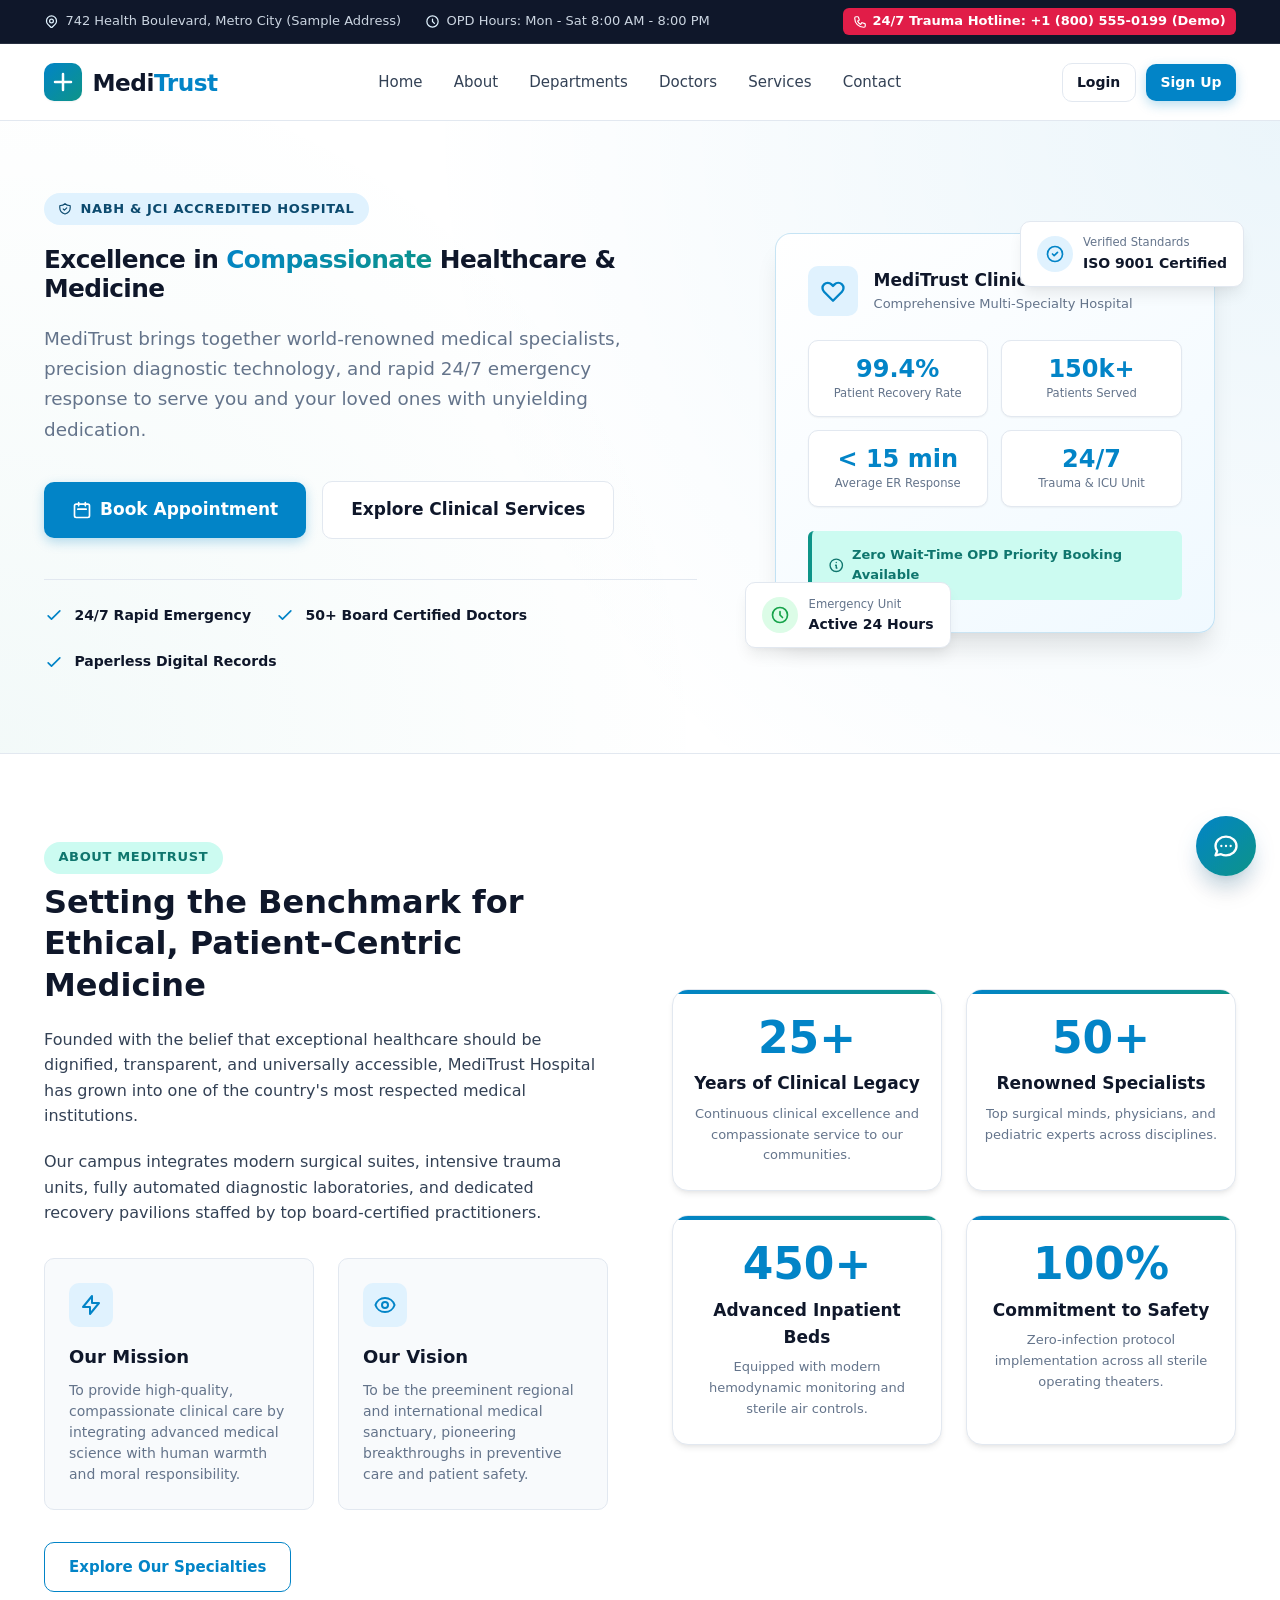
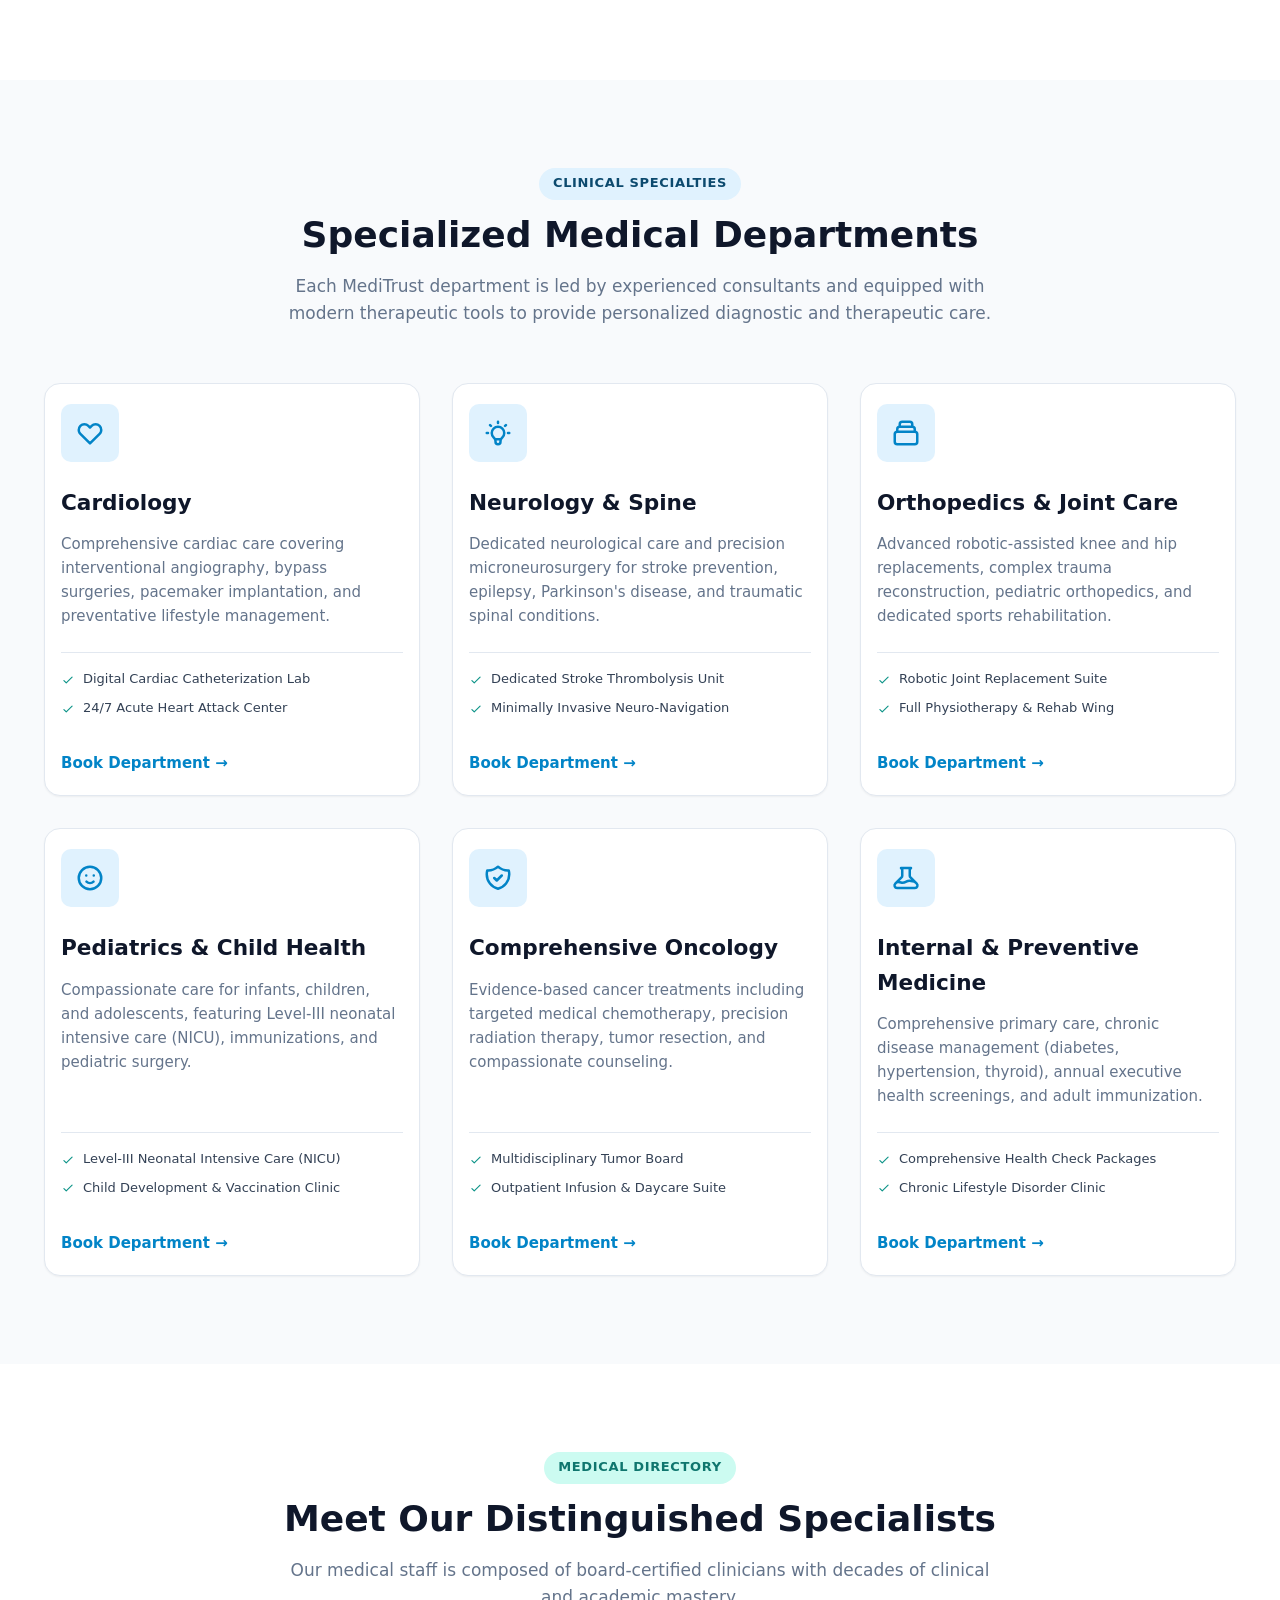
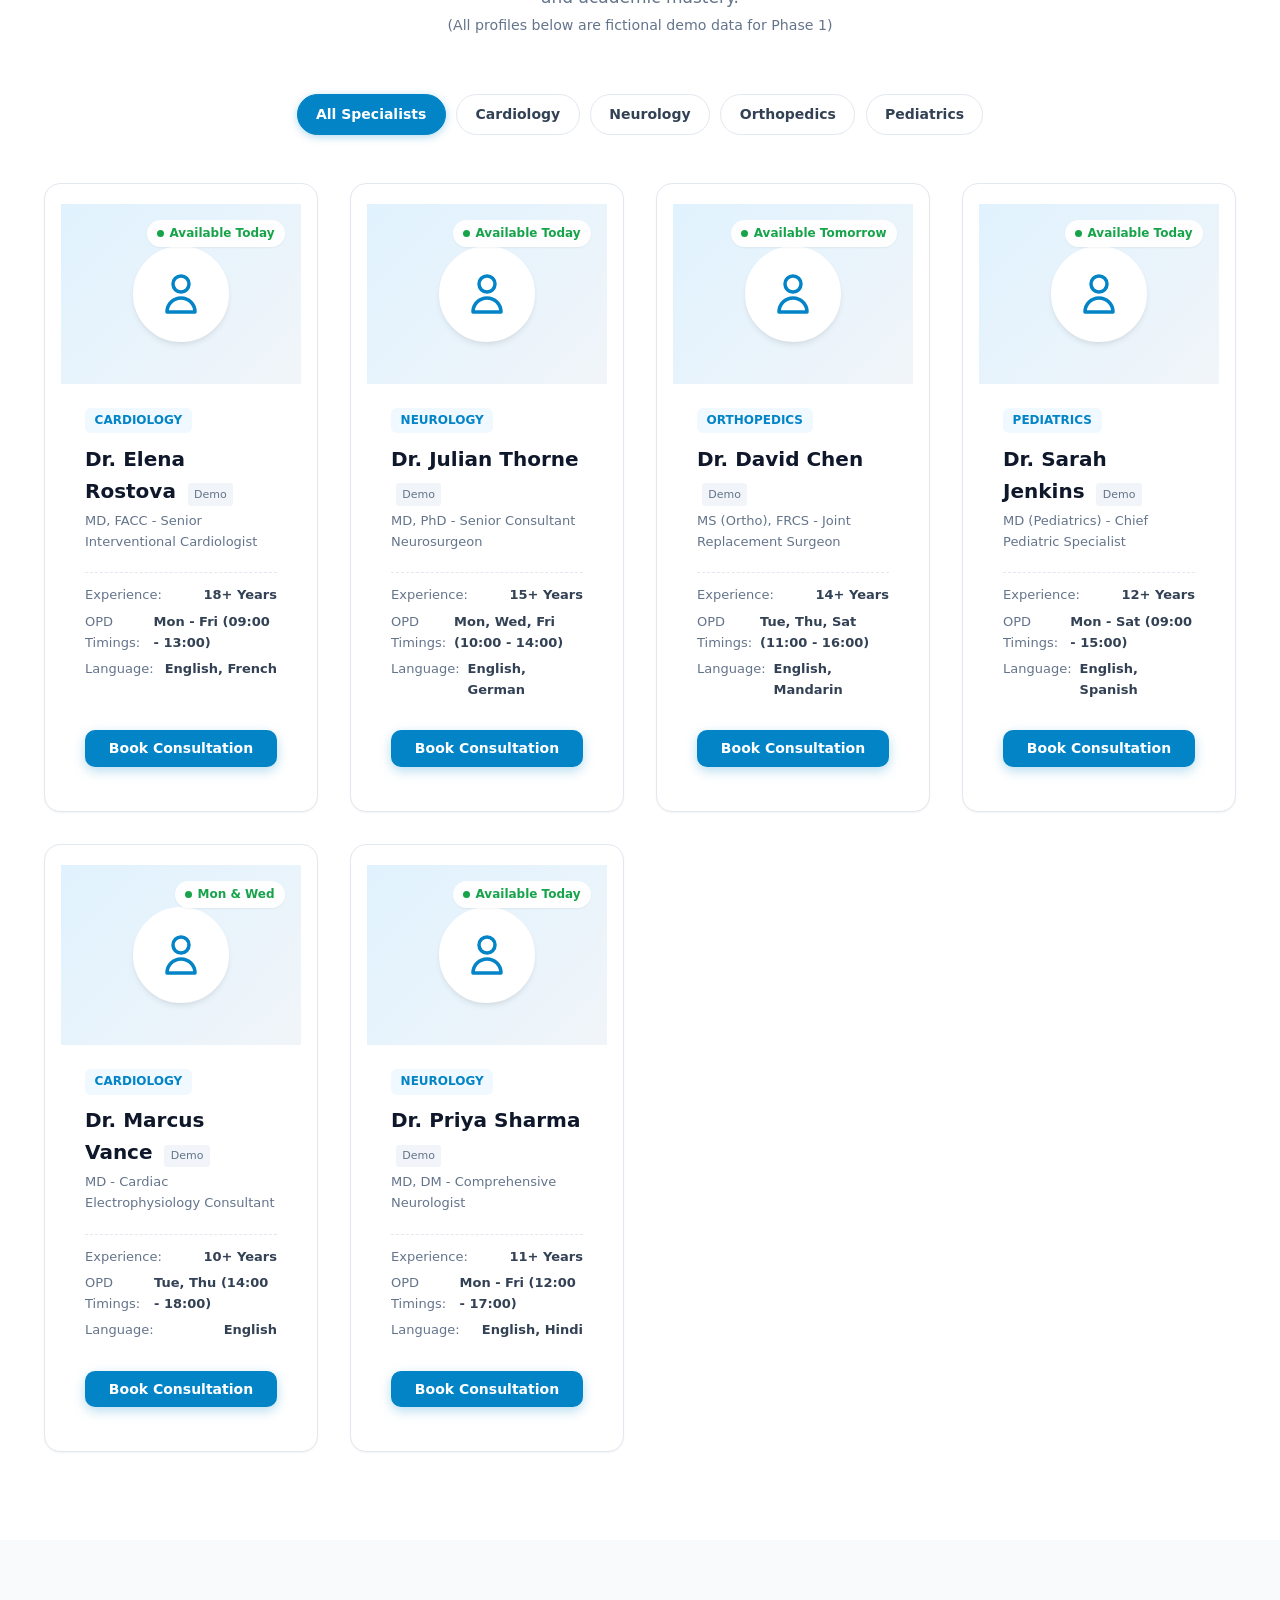
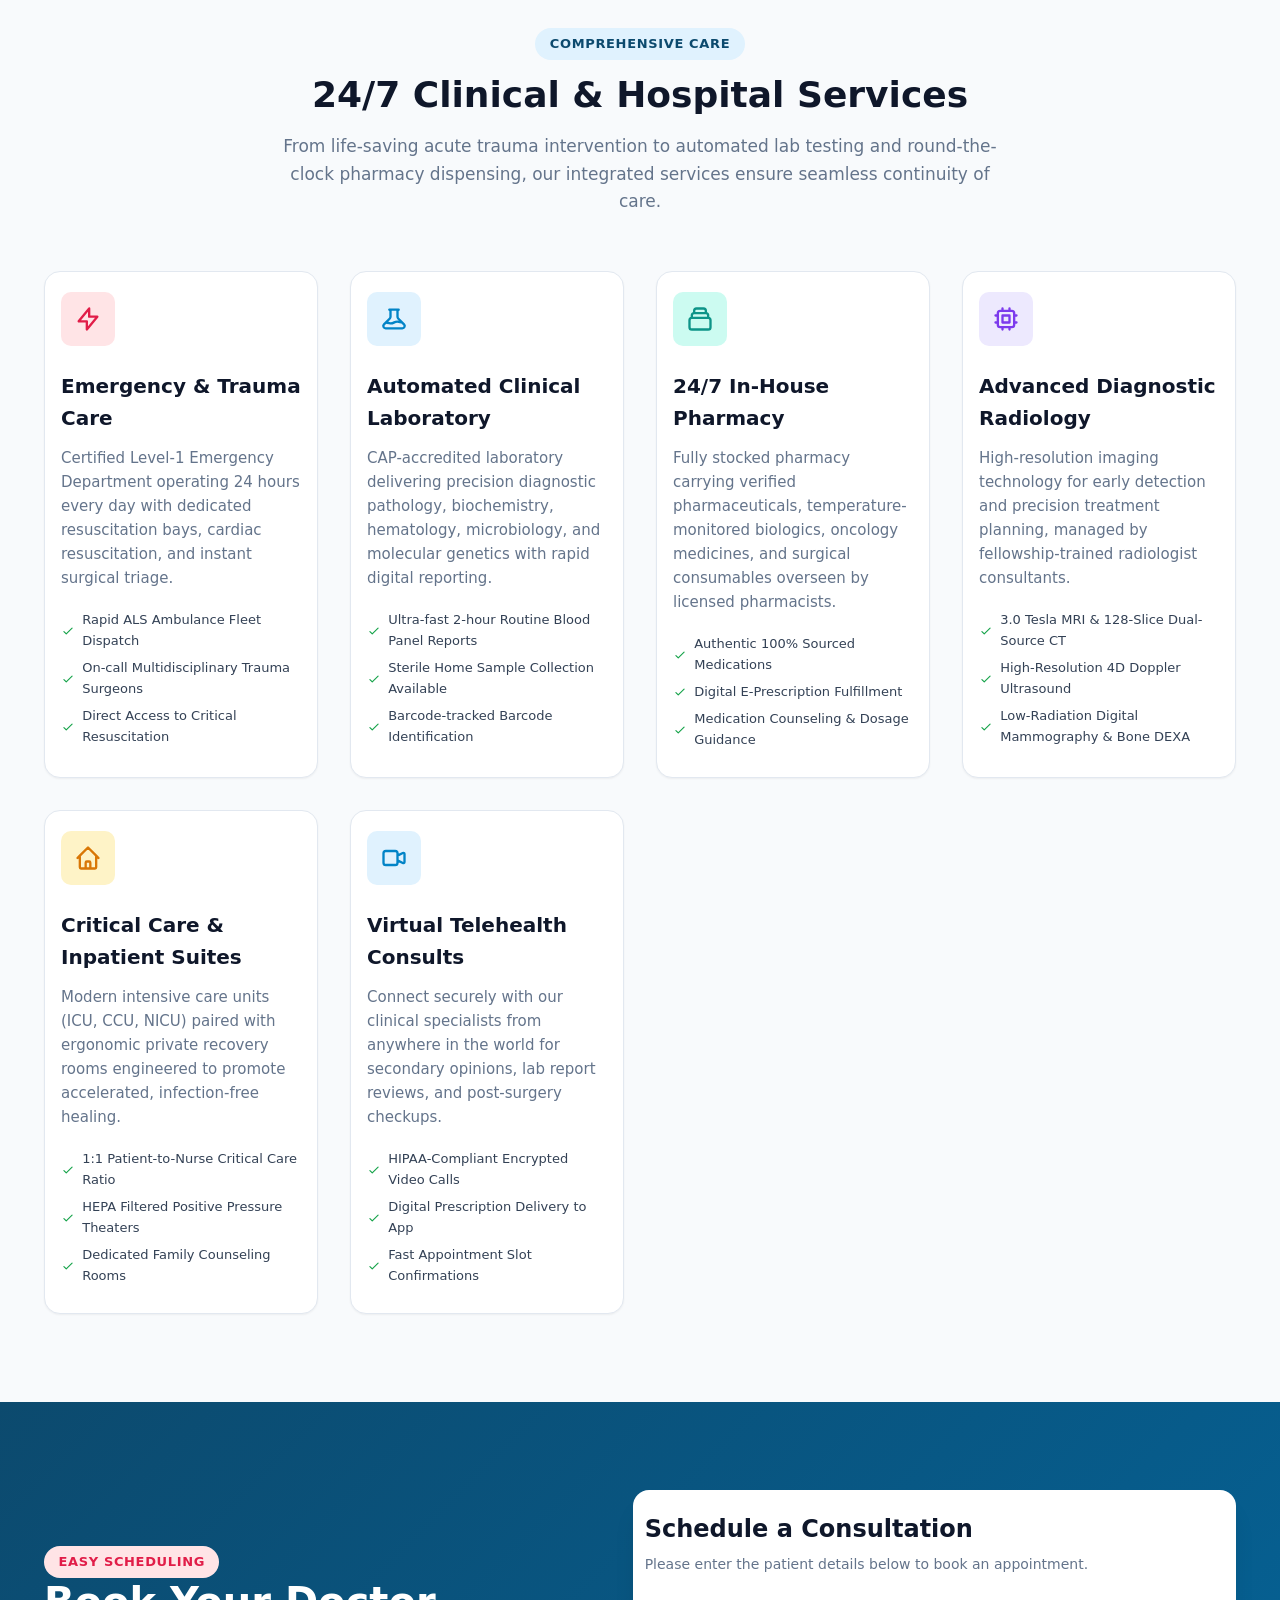
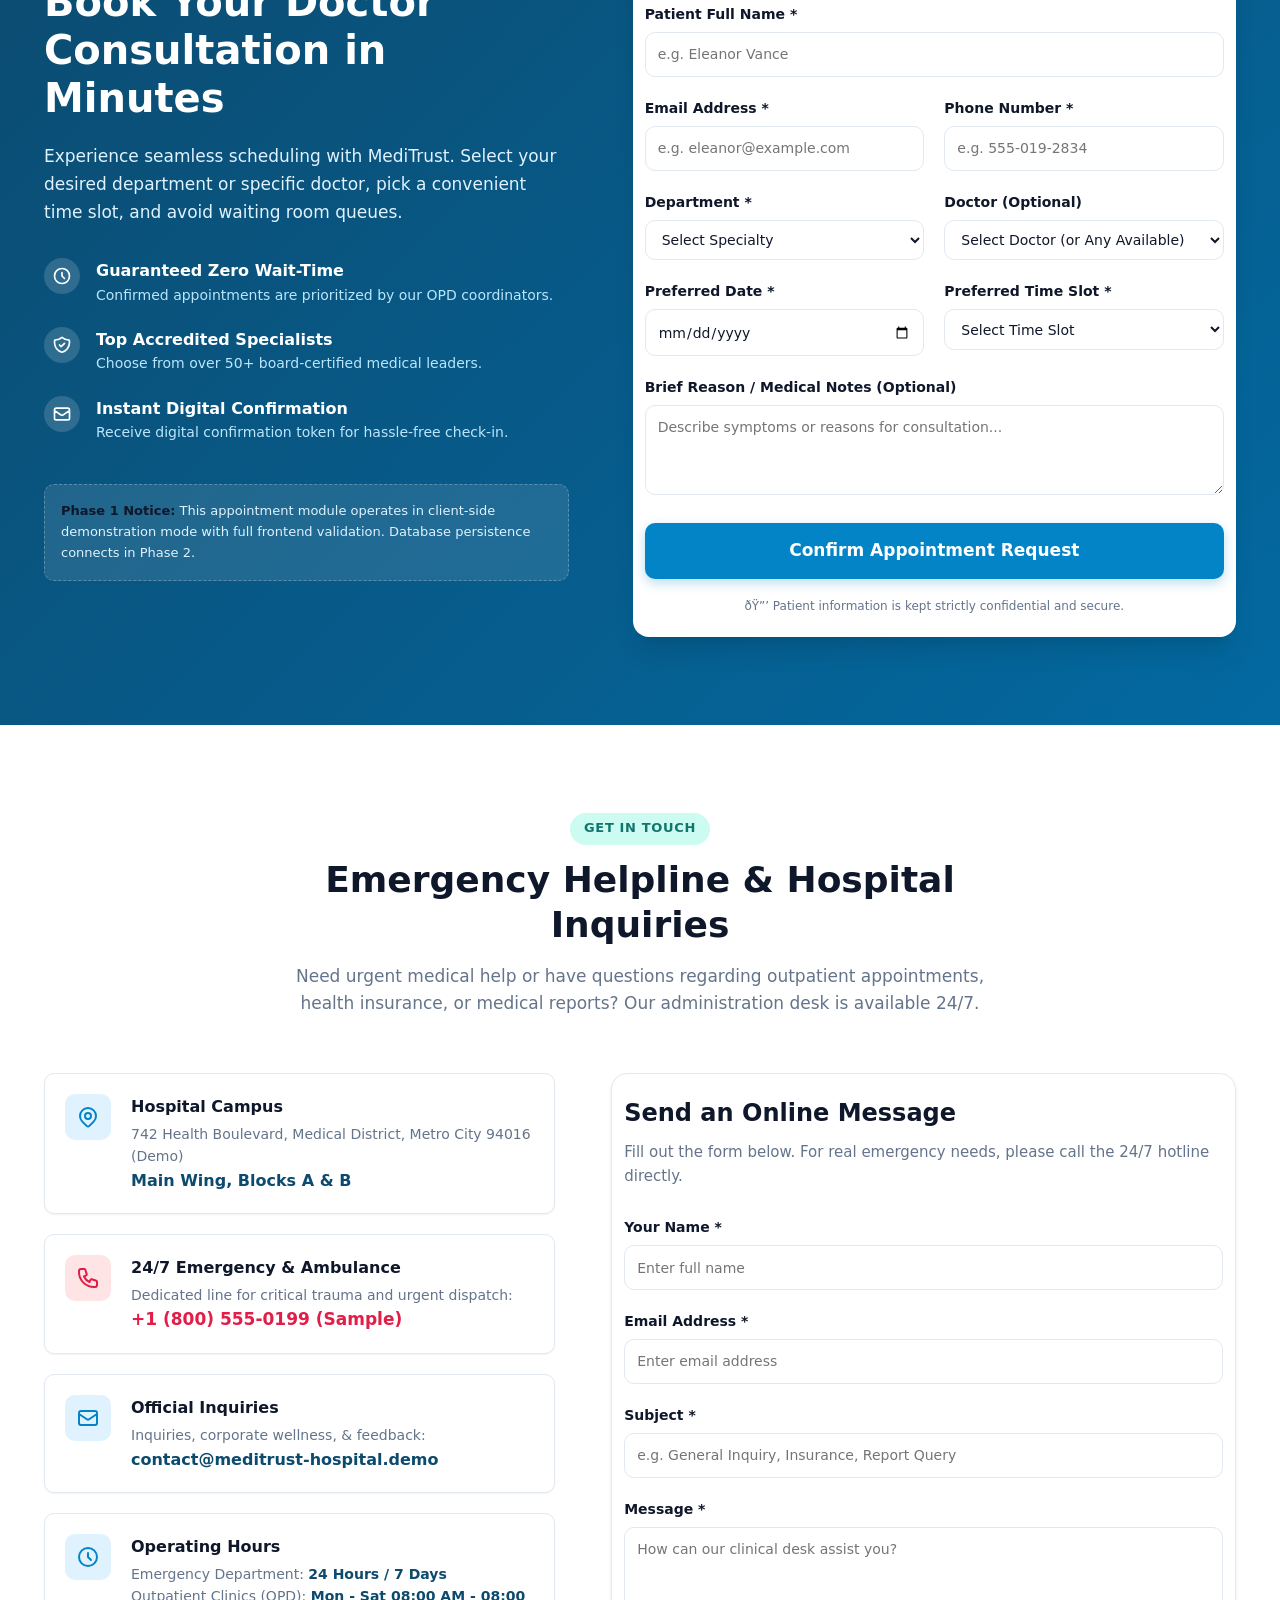
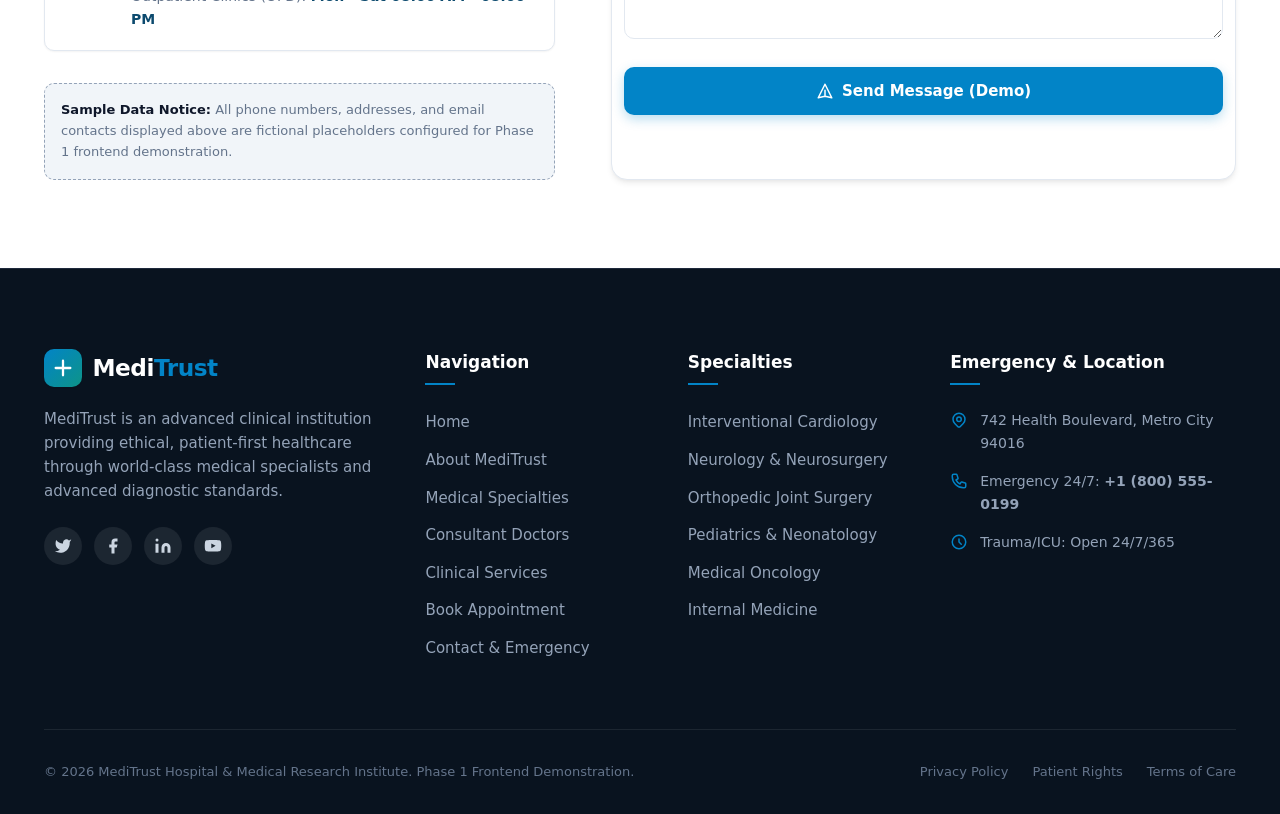
==== commit f2e77751: "wip: add chatbot and admin dashboard implementation" ====
--- a/frontend/index.html
+++ b/frontend/index.html
@@ -1,4 +1,4 @@
-<!DOCTYPE html>
+﻿<!DOCTYPE html>
 <html lang="en">
 <head>
   <meta charset="UTF-8">
@@ -62,7 +62,7 @@
         <a href="#contact" class="nav-link">Contact</a>
       </nav>
 
-      <!-- Auth Actions & Mobile Hamburger -->
+<!-- Auth Actions & Mobile Hamburger -->
       <div class="nav-actions">
         <button type="button" class="btn btn-outline btn-sm btn-open-login" aria-label="Open Login Modal">Login</button>
         <button type="button" class="btn btn-primary btn-sm btn-open-signup" aria-label="Open Sign Up Modal">Sign Up</button>
@@ -943,7 +943,7 @@
                   <button type="submit" class="btn btn-primary btn-lg" style="width: 100%;">
                     Confirm Appointment Request
                   </button>
-                  <p class="form-note">🔒 Patient information is kept strictly confidential and secure.</p>
+                  <p class="form-note">ðŸ”’ Patient information is kept strictly confidential and secure.</p>
                 </div>
               </div>
             </form>
@@ -1207,40 +1207,66 @@
     <div class="modal-box">
       <button type="button" class="modal-close-btn" aria-label="Close Modal">&times;</button>
       <div class="modal-header">
-        <h3 id="loginTitle">Patient &amp; Staff Login</h3>
+        <h3 id="loginTitle">Patient & Staff Login</h3>
         <p>Access your health records and appointments</p>
       </div>
 
-      <div class="modal-demo-note">
-        <strong>Phase 1 Preview:</strong> Authentication backend (FastAPI + JWT) will be connected in Phase 2.
-      </div>
-
       <form id="loginForm" novalidate>
-        <div class="form-group" style="margin-bottom: 1.25rem;">
+        <div class="form-group">
           <label for="loginEmail">Email Address</label>
-          <input type="email" id="loginEmail" class="form-control" placeholder="name@example.com" required>
-          <div class="error-feedback">Please enter valid email</div>
-        </div>
-
-        <div class="form-group" style="margin-bottom: 1.5rem;">
+          <div class="input-wrapper">
+            <svg class="input-icon" width="20" height="20" fill="none" stroke="currentColor" viewBox="0 0 24 24"><path stroke-linecap="round" stroke-linejoin="round" stroke-width="2" d="M3 8l7.89 5.26a2 2 0 002.22 0L21 8M5 19h14a2 2 0 002-2V7a2 2 0 00-2-2H5a2 2 0 00-2-2v10a2 2 0 002 2z"></path></svg>
+            <input type="email" id="loginEmail" class="form-control" placeholder="patient@example.com" required autocomplete="email">
+          </div>
+          <div class="error-feedback"></div>
+        </div>
+
+        <div class="form-group">
           <label for="loginPassword">Password</label>
-          <input type="password" id="loginPassword" class="form-control" placeholder="••••••••" required>
-          <div class="error-feedback">Password is required (min 6 characters)</div>
-        </div>
-
-        <button type="submit" class="btn btn-primary" style="width: 100%;">
-          Log In (Demo)
+          <div class="input-wrapper">
+            <svg class="input-icon" width="20" height="20" fill="none" stroke="currentColor" viewBox="0 0 24 24"><path stroke-linecap="round" stroke-linejoin="round" stroke-width="2" d="M12 15v2m-6 4h12a2 2 0 002-2v-6a2 2 0 00-2-2H6a2 2 0 00-2-2v6a2 2 0 002 2zm10-10V7a4 4 0 00-8 0v4h8z"></path></svg>
+            <input type="password" id="loginPassword" class="form-control" placeholder="Enter your password" required autocomplete="current-password">
+            <button type="button" class="toggle-password" aria-label="Toggle password visibility">
+              <svg class="icon-eye" width="20" height="20" fill="none" stroke="currentColor" viewBox="0 0 24 24"><path stroke-linecap="round" stroke-linejoin="round" stroke-width="2" d="M15 12a3 3 0 11-6 0 3 3 0 016 0z"></path><path stroke-linecap="round" stroke-linejoin="round" stroke-width="2" d="M2.458 12C3.732 7.943 7.523 5 12 5c4.478 0 8.268 2.943 9.542 7-1.274 4.057-5.064 7-9.542 7-4.477 0-8.268-2.943-9.542-7z"></path></svg>
+              <svg class="icon-eye-off hidden" width="20" height="20" fill="none" stroke="currentColor" viewBox="0 0 24 24"><path stroke-linecap="round" stroke-linejoin="round" stroke-width="2" d="M13.875 18.825A10.05 10.05 0 0112 19c-4.478 0-8.268-2.943-9.543-7a9.97 9.97 0 011.563-3.029m5.858.908a3 3 0 114.243 4.243M9.878 9.878l4.242 4.242M9.88 9.88l-3.29-3.29m7.532 7.532l3.29 3.29M3 3l3.59 3.59m0 0A9.953 9.953 0 0112 5c4.478 0 8.268 2.943 9.543 7a10.025 10.025 0 01-4.132 5.411m0 0L21 21"></path></svg>
+            </button>
+          </div>
+          <div class="error-feedback"></div>
+        </div>
+
+        <div class="form-options">
+          <label class="checkbox-wrapper">
+            <input type="checkbox" id="rememberMe" name="rememberMe">
+            <span class="checkmark"></span>
+            <span>Remember me</span>
+          </label>
+          <a href="#" class="forgot-password-link">Forgot password?</a>
+        </div>
+
+        <button type="submit" class="btn btn-primary btn-lg btn-block" id="loginBtn">
+          <span class="btn-text">Sign In</span>
+          <span class="btn-loading hidden">
+            <svg class="spinner" width="20" height="20" fill="none" stroke="currentColor" viewBox="0 0 24 24"><circle class="opacity-25" cx="12" cy="12" r="10" stroke="currentColor" stroke-width="4"></circle><path class="opacity-75" fill="currentColor" d="M4 12a8 8 0 018-8V0C5.373 0 0 5.373 0 12h4zm2 5.291A7.962 7.962 0 014 12H0c0 3.042 1.135 5.824 3 7.938l3-2.647z"></path></svg>
+            Signing in...
+          </span>
         </button>
       </form>
 
-      <div class="modal-switch">
-        <span>Don't have an account yet?</span>
-        <button type="button" id="switchToSignup">Create New Account</button>
+<div class="auth-footer">
+        <p class="auth-switch">
+          Don't have an account? <a href="signup.html">Create one</a>
+        </p>
+        <div class="auth-divider">
+          <span>or</span>
+        </div>
+        <a href="admin-login.html" class="btn btn-outline btn-block btn-sm">
+          <svg width="18" height="18" fill="none" stroke="currentColor" viewBox="0 0 24 24"><path stroke-linecap="round" stroke-linejoin="round" stroke-width="2" d="M9 12l2 2 4-4m5.618-4.016A11.955 11.955 0 0112 2.944a11.955 11.955 0 01-8.618 3.04A12.02 12.02 0 003 9c0 5.591 3.824 10.29 9 11.622 5.176-1.332 9-6.03 9-11.622 0-1.042-.133-2.052-.382-3.016z"></path></svg>
+          Administrator Login
+        </a>
       </div>
     </div>
   </div>
-
-  <!-- 3. Sign Up Modal -->
+<!-- 3. Sign Up Modal -->
   <div class="modal-overlay" id="signupModal" role="dialog" aria-modal="true" aria-labelledby="signupTitle">
     <div class="modal-box">
       <button type="button" class="modal-close-btn" aria-label="Close Modal">&times;</button>
@@ -1249,48 +1275,163 @@
         <p>Register for seamless health portal access</p>
       </div>
 
-      <div class="modal-demo-note">
-        <strong>Phase 1 Preview:</strong> User registration database persistence is scheduled for Phase 2.
-      </div>
-
       <form id="signupForm" novalidate>
-        <div class="form-group" style="margin-bottom: 1rem;">
-          <label for="signupName">Full Legal Name</label>
-          <input type="text" id="signupName" class="form-control" placeholder="e.g. John Doe" required>
-          <div class="error-feedback">Please enter full name</div>
-        </div>
-
-        <div class="form-group" style="margin-bottom: 1rem;">
+        <div class="form-group">
+          <label for="signupName">Full Name</label>
+          <div class="input-wrapper">
+            <svg class="input-icon" width="20" height="20" fill="none" stroke="currentColor" viewBox="0 0 24 24"><path stroke-linecap="round" stroke-linejoin="round" stroke-width="2" d="M16 7a4 4 0 11-8 0 4 4 0 018 0zM12 14a7 7 0 00-7 7h14a7 7 0 00-7-7z"></path></svg>
+            <input type="text" id="signupName" class="form-control" placeholder="John Doe" required autocomplete="name">
+          </div>
+          <div class="error-feedback"></div>
+        </div>
+
+        <div class="form-group">
           <label for="signupEmail">Email Address</label>
-          <input type="email" id="signupEmail" class="form-control" placeholder="name@example.com" required>
-          <div class="error-feedback">Please enter valid email</div>
-        </div>
-
-        <div class="form-group" style="margin-bottom: 1rem;">
+          <div class="input-wrapper">
+            <svg class="input-icon" width="20" height="20" fill="none" stroke="currentColor" viewBox="0 0 24 24"><path stroke-linecap="round" stroke-linejoin="round" stroke-width="2" d="M3 8l7.89 5.26a2 2 0 002.22 0L21 8M5 19h14a2 2 0 002-2V7a2 2 0 00-2-2H5a2 2 0 00-2 2v10a2 2 0 002 2z"></path></svg>
+            <input type="email" id="signupEmail" class="form-control" placeholder="patient@example.com" required autocomplete="email">
+          </div>
+          <div class="error-feedback"></div>
+        </div>
+
+        <div class="form-group">
           <label for="signupPassword">Password</label>
-          <input type="password" id="signupPassword" class="form-control" placeholder="At least 6 characters" required>
-          <div class="error-feedback">Password required (min 6 chars)</div>
-        </div>
-
-        <div class="form-group" style="margin-bottom: 1.5rem;">
+          <div class="input-wrapper">
+            <svg class="input-icon" width="20" height="20" fill="none" stroke="currentColor" viewBox="0 0 24 24"><path stroke-linecap="round" stroke-linejoin="round" stroke-width="2" d="M12 15v2m-6 4h12a2 2 0 002-2v-6a2 2 0 00-2-2H6a2 2 0 00-2 2v6a2 2 0 002 2zm10-10V7a4 4 0 00-8 0v4h8z"></path></svg>
+            <input type="password" id="signupPassword" class="form-control" placeholder="Create a password (min 8 characters)" required autocomplete="new-password" minlength="8">
+            <button type="button" class="toggle-password" aria-label="Toggle password visibility">
+              <svg class="icon-eye" width="20" height="20" fill="none" stroke="currentColor" viewBox="0 0 24 24"><path stroke-linecap="round" stroke-linejoin="round" stroke-width="2" d="M15 12a3 3 0 11-6 0 3 3 0 016 0z"></path><path stroke-linecap="round" stroke-linejoin="round" stroke-width="2" d="M2.458 12C3.732 7.943 7.523 5 12 5c4.478 0 8.268 2.943 9.542 7-1.274 4.057-5.064 7-9.542 7-4.477 0-8.268-2.943-9.542-7z"></path></svg>
+              <svg class="icon-eye-off hidden" width="20" height="20" fill="none" stroke="currentColor" viewBox="0 0 24 24"><path stroke-linecap="round" stroke-linejoin="round" stroke-width="2" d="M13.875 18.825A10.05 10.05 0 0112 19c-4.478 0-8.268-2.943-9.543-7a9.97 9.97 0 011.563-3.029m5.858.908a3 3 0 114.243 4.243M9.878 9.878l4.242 4.242M9.88 9.88l-3.29-3.29m7.532 7.532l3.29 3.29M3 3l3.59 3.59m0 0A9.953 9.953 0 0112 5c4.478 0 8.268 2.943 9.543 7a10.025 10.025 0 01-4.132 5.411m0 0L21 21"></path></svg>
+            </button>
+          </div>
+          <div class="error-feedback"></div>
+        </div>
+
+        <div class="form-group">
           <label for="signupConfirmPassword">Confirm Password</label>
-          <input type="password" id="signupConfirmPassword" class="form-control" placeholder="Repeat password" required>
-          <div class="error-feedback">Passwords must match</div>
-        </div>
-
-        <button type="submit" class="btn btn-primary" style="width: 100%;">
-          Register Account (Demo)
+          <div class="input-wrapper">
+            <svg class="input-icon" width="20" height="20" fill="none" stroke="currentColor" viewBox="0 0 24 24"><path stroke-linecap="round" stroke-linejoin="round" stroke-width="2" d="M12 15v2m-6 4h12a2 2 0 002-2v-6a2 2 0 00-2-2H6a2 2 0 00-2-2v6a2 2 0 002 2zm10-10V7a4 4 0 00-8 0v4h8z"></path></svg>
+            <input type="password" id="signupConfirmPassword" class="form-control" placeholder="Confirm your password" required autocomplete="new-password">
+          </div>
+          <div class="error-feedback"></div>
+        </div>
+
+        <div class="form-options terms-agreement">
+          <label class="checkbox-wrapper">
+            <input type="checkbox" id="termsAgree" name="termsAgree" required>
+            <span class="checkmark"></span>
+            <span>I agree to the <a href="#">Terms of Service</a> and <a href="#">Privacy Policy</a></span>
+          </label>
+        </div>
+
+        <button type="submit" class="btn btn-primary btn-lg btn-block" id="signupBtn">
+          <span class="btn-text">Create Account</span>
+          <span class="btn-loading hidden">
+            <svg class="spinner" width="20" height="20" fill="none" stroke="currentColor" viewBox="0 0 24 24"><circle class="opacity-25" cx="12" cy="12" r="10" stroke="currentColor" stroke-width="4"></circle><path class="opacity-75" fill="currentColor" d="M4 12a8 8 0 018-8V0C5.373 0 0 5.373 0 12h4zm2 5.291A7.962 7.962 0 014 12H0c0 3.042 1.135 5.824 3 7.938l3-2.647z"></path></svg>
+            Creating account...
+          </span>
         </button>
       </form>
 
-      <div class="modal-switch">
-        <span>Already have an account?</span>
-        <button type="button" id="switchToLogin">Log In Here</button>
+      <div class="auth-footer">
+        <p class="auth-switch">
+          Already have an account? <a href="login.html">Sign in</a>
+        </p>
       </div>
     </div>
   </div>
+<!-- Floating Chatbot Widget -->
+  <div class="chatbot-widget" id="chatbotWidget" aria-label="AI Health Assistant">
+    <button type="button" class="chatbot-toggle" id="chatbotToggle" aria-label="Open chatbot" aria-expanded="false">
+      <svg class="chatbot-icon-open" width="28" height="28" fill="none" stroke="currentColor" viewBox="0 0 24 24"><path stroke-linecap="round" stroke-linejoin="round" stroke-width="2" d="M8 12h.01M12 12h.01M16 12h.01M21 12c0 4.418-4.03 8-9 8a9.863 9.863 0 01-4.255-.949L3 20l1.395-3.72C3.512 15.042 3 13.574 3 12c0-4.418 4.03-8 9-8s9 3.582 9 8z"></path></svg>
+      <svg class="chatbot-icon-close hidden" width="28" height="28" fill="none" stroke="currentColor" viewBox="0 0 24 24"><path stroke-linecap="round" stroke-linejoin="round" stroke-width="2" d="M6 18L18 6M6 6l12 12"></path></svg>
+    </button>
+    <div class="chatbot-popup hidden" id="chatbotPopup" role="dialog" aria-modal="true" aria-labelledby="chatbotPopupTitle">
+      <div class="chatbot-popup-header">
+        <h4 id="chatbotPopupTitle">AI Health Assistant</h4>
+        <button type="button" class="chatbot-popup-close" id="chatbotPopupClose" aria-label="Close chatbot popup">
+          <svg width="20" height="20" fill="none" stroke="currentColor" viewBox="0 0 24 24"><path stroke-linecap="round" stroke-linejoin="round" stroke-width="2" d="M6 18L18 6M6 6l12 12"></path></svg>
+        </button>
+      </div>
+      <div class="chatbot-popup-body">
+        <p>Get instant health guidance, appointment help, and wellness tips from our AI assistant.</p>
+        <div class="chatbot-popup-actions">
+          <button type="button" class="btn btn-primary btn-block" id="chatbotStartChat">Start Chatting</button>
+        </div>
+        <p class="chatbot-popup-note">Redirects to login if not authenticated</p>
+      </div>
+    </div>
+  </div>
 
   <!-- JavaScript Entry Point -->
+  <script src="js/auth.js"></script>
   <script src="js/main.js"></script>
+  <script>
+    document.addEventListener('DOMContentLoaded', () => {
+      initChatbotWidget();
+    });
+
+function initChatbotWidget() {
+      const widget = document.getElementById('chatbotWidget');
+      const toggle = document.getElementById('chatbotToggle');
+      const popup = document.getElementById('chatbotPopup');
+      const closeBtn = document.getElementById('chatbotPopupClose');
+      const startChatBtn = document.getElementById('chatbotStartChat');
+
+      function navigateToChat() {
+        if (window.isAuthenticatedAny && window.isAuthenticatedAny()) {
+          window.location.href = 'chat.html';
+        } else {
+          window.location.href = 'login.html?redirect=chat.html';
+        }
+      }
+
+      if (!widget || !toggle || !popup || !closeBtn || !startChatBtn) return;
+
+      function openPopup() {
+        popup.classList.remove('hidden');
+        toggle.setAttribute('aria-expanded', 'true');
+        toggle.querySelector('.chatbot-icon-open').classList.add('hidden');
+        toggle.querySelector('.chatbot-icon-close').classList.remove('hidden');
+      }
+
+      function closePopup() {
+        popup.classList.add('hidden');
+        toggle.setAttribute('aria-expanded', 'false');
+        toggle.querySelector('.chatbot-icon-open').classList.remove('hidden');
+        toggle.querySelector('.chatbot-icon-close').classList.add('hidden');
+      }
+
+      toggle.addEventListener('click', (e) => {
+        e.stopPropagation();
+        if (popup.classList.contains('hidden')) {
+          openPopup();
+        } else {
+          closePopup();
+        }
+      });
+
+      closeBtn.addEventListener('click', (e) => {
+        e.stopPropagation();
+        closePopup();
+      });
+
+      startChatBtn.addEventListener('click', navigateToChat);
+
+      // Close on outside click
+      document.addEventListener('click', (e) => {
+        if (!widget.contains(e.target)) {
+          closePopup();
+        }
+      });
+
+      // Close on Escape
+      document.addEventListener('keydown', (e) => {
+        if (e.key === 'Escape') {
+          closePopup();
+        }
+      });
+    }
+  </script>
 </body>
 </html>
--- a/frontend/css/style.css
+++ b/frontend/css/style.css
@@ -276,6 +276,25 @@
 }
 
 /* ==========================================================================
+   Utility Classes
+   ========================================================================== */
+.hidden {
+  display: none !important;
+}
+
+.visually-hidden {
+  position: absolute;
+  width: 1px;
+  height: 1px;
+  padding: 0;
+  margin: -1px;
+  overflow: hidden;
+  clip: rect(0, 0, 0, 0);
+  white-space: nowrap;
+  border: 0;
+}
+
+/* ==========================================================================
    Top Information & Emergency Bar
    ========================================================================== */
 .top-bar {
@@ -1839,8 +1858,193 @@
 }
 
 /* ==========================================================================
+   User Menu Dropdown (Main Website)
+   ========================================================================== */
+.nav-actions {
+  display: flex;
+  align-items: center;
+  gap: 0.65rem;
+  flex-shrink: 0;
+}
+
+.user-menu {
+  position: relative;
+}
+
+.user-menu-trigger {
+  display: flex;
+  align-items: center;
+  gap: 0.5rem;
+  padding: 0.375rem 0.75rem 0.375rem 0.375rem;
+  border-radius: var(--radius-full);
+  background: var(--bg-alt);
+  border: 1px solid var(--border-color);
+  transition: all var(--transition-fast);
+  cursor: pointer;
+}
+
+.user-menu-trigger:hover {
+  background: var(--primary-subtle);
+  border-color: var(--primary-light);
+}
+
+.user-menu-trigger .user-avatar {
+  width: 32px;
+  height: 32px;
+  border-radius: var(--radius-full);
+  background: linear-gradient(135deg, var(--primary), var(--secondary));
+  color: #ffffff;
+  display: flex;
+  align-items: center;
+  justify-content: center;
+  font-weight: 700;
+  font-size: 0.75rem;
+  flex-shrink: 0;
+}
+
+.user-menu-trigger .user-name {
+  font-weight: 600;
+  font-size: 0.875rem;
+  color: var(--text-dark);
+  max-width: 120px;
+  overflow: hidden;
+  text-overflow: ellipsis;
+  white-space: nowrap;
+}
+
+.user-menu-trigger .chevron {
+  color: var(--text-muted);
+  flex-shrink: 0;
+  transition: transform var(--transition-fast);
+  width: 16px;
+  height: 16px;
+}
+
+.user-menu-trigger[aria-expanded="true"] .chevron {
+  transform: rotate(180deg);
+}
+
+.user-dropdown {
+  position: absolute;
+  top: calc(100% + 0.5rem);
+  right: 0;
+  min-width: 240px;
+  background: var(--bg-card);
+  border: 1px solid var(--border-color);
+  border-radius: var(--radius-md);
+  box-shadow: var(--shadow-lg);
+  overflow: hidden;
+  opacity: 0;
+  visibility: hidden;
+  transform: translateY(-8px);
+  transition: all var(--transition-base);
+  z-index: 100;
+}
+
+.user-dropdown[aria-hidden="false"] {
+  opacity: 1;
+  visibility: visible;
+  transform: translateY(0);
+}
+
+.dropdown-header {
+  padding: 1rem;
+  background: var(--bg-alt);
+  border-bottom: 1px solid var(--border-color);
+}
+
+.dropdown-user-info {
+  display: flex;
+  align-items: center;
+  gap: 0.75rem;
+}
+
+.dropdown-avatar {
+  width: 40px;
+  height: 40px;
+  border-radius: var(--radius-full);
+  background: linear-gradient(135deg, var(--primary), var(--secondary));
+  color: #ffffff;
+  display: flex;
+  align-items: center;
+  justify-content: center;
+  font-weight: 700;
+  font-size: 1rem;
+  flex-shrink: 0;
+}
+
+.dropdown-user-details {
+  display: flex;
+  flex-direction: column;
+  min-width: 0;
+}
+
+.dropdown-user-name {
+  font-weight: 600;
+  font-size: 0.9375rem;
+  color: var(--text-dark);
+  white-space: nowrap;
+  overflow: hidden;
+  text-overflow: ellipsis;
+}
+
+.dropdown-user-role {
+  font-size: 0.75rem;
+  color: var(--text-muted);
+  text-transform: capitalize;
+}
+
+.dropdown-divider {
+  height: 1px;
+  background: var(--border-color);
+  margin: 0.5rem 0;
+}
+
+.dropdown-item {
+  display: flex;
+  align-items: center;
+  gap: 0.75rem;
+  width: 100%;
+  padding: 0.625rem 1rem;
+  font-size: 0.875rem;
+  font-weight: 500;
+  color: var(--text-body);
+  background: none;
+  border: none;
+  text-align: left;
+  cursor: pointer;
+  transition: all var(--transition-fast);
+}
+
+.dropdown-item:hover {
+  background: var(--bg-alt);
+  color: var(--primary);
+}
+
+.dropdown-item svg {
+  flex-shrink: 0;
+  color: var(--text-muted);
+}
+
+.dropdown-item:hover svg {
+  color: var(--primary);
+}
+
+.dropdown-item-danger {
+  color: var(--emergency);
+}
+
+.dropdown-item-danger:hover {
+  background: var(--emergency-light);
+  color: var(--emergency);
+}
+
+.dropdown-item-danger svg {
+  color: var(--emergency);
+}
+
+/* ==========================================================================
    Responsive Breakpoints
-   Hierarchical: 1024px -> 860px -> 768px -> 600px -> 430px -> 390px -> 375px -> 360px -> 320px
    ========================================================================== */
 
 /* 1. Tablet Landscape (1024px) */
@@ -2186,10 +2390,180 @@
     gap: 0.25rem;
   }
 
-  .nav-actions .btn-sm {
+.nav-actions .btn-sm {
     padding: 0.25rem 0.4rem;
     font-size: 0.7rem;
   }
+}
+
+/* ==========================================================================
+   Floating Chatbot Widget
+   ========================================================================== */
+.chatbot-widget {
+  position: fixed;
+  bottom: 1.5rem;
+  right: 1.5rem;
+  z-index: 1000;
+  font-family: var(--font-sans);
+}
+
+.chatbot-toggle {
+  width: 60px;
+  height: 60px;
+  border-radius: 50%;
+  background: linear-gradient(135deg, var(--primary), var(--secondary));
+  border: none;
+  cursor: pointer;
+  display: flex;
+  align-items: center;
+  justify-content: center;
+  box-shadow: var(--shadow-xl), var(--shadow-blue);
+  transition: transform var(--transition-fast), box-shadow var(--transition-fast);
+  color: #fff;
+}
+
+.chatbot-toggle:hover {
+  transform: scale(1.05);
+  box-shadow: var(--shadow-xl), 0 12px 30px -6px rgba(2, 132, 199, 0.4);
+}
+
+.chatbot-toggle:focus-visible {
+  outline: 3px solid var(--primary-light);
+  outline-offset: 3px;
+}
+
+.chatbot-toggle .chatbot-icon-close {
+  display: none;
+}
+
+.chatbot-toggle[aria-expanded="true"] .chatbot-icon-open {
+  display: none;
+}
+
+.chatbot-toggle[aria-expanded="true"] .chatbot-icon-close {
+  display: block;
+}
+
+.chatbot-popup {
+  position: absolute;
+  bottom: 75px;
+  right: 0;
+  width: 320px;
+  max-width: calc(100vw - 3rem);
+  background: var(--bg-card);
+  border-radius: 1rem;
+  box-shadow: var(--shadow-xl);
+  border: 1px solid var(--border-color);
+  overflow: hidden;
+  animation: chatbotPopupIn 0.2s ease-out;
+  transform-origin: bottom right;
+}
+
+@keyframes chatbotPopupIn {
+  from {
+    opacity: 0;
+    transform: scale(0.95) translateY(10px);
+  }
+  to {
+    opacity: 1;
+    transform: scale(1) translateY(0);
+  }
+}
+
+.chatbot-popup.hidden {
+  display: none;
+}
+
+.chatbot-popup-header {
+  display: flex;
+  align-items: center;
+  justify-content: space-between;
+  padding: 1rem 1.25rem;
+  background: linear-gradient(135deg, var(--primary), var(--secondary));
+  color: #fff;
+}
+
+.chatbot-popup-header h4 {
+  margin: 0;
+  font-size: 1rem;
+  font-weight: 600;
+}
+
+.chatbot-popup-close {
+  width: 32px;
+  height: 32px;
+  border-radius: 50%;
+  border: none;
+  background: rgba(255, 255, 255, 0.2);
+  color: #fff;
+  cursor: pointer;
+  display: flex;
+  align-items: center;
+  justify-content: center;
+  transition: background var(--transition-fast);
+}
+
+.chatbot-popup-close:hover {
+  background: rgba(255, 255, 255, 0.3);
+}
+
+.chatbot-popup-close:focus-visible {
+  outline: 2px solid #fff;
+  outline-offset: 2px;
+}
+
+.chatbot-popup-body {
+  padding: 1.25rem;
+  text-align: center;
+}
+
+.chatbot-popup-body p {
+  margin: 0 0 1rem;
+  color: var(--text-body);
+  font-size: 0.9rem;
+  line-height: 1.5;
+}
+
+.chatbot-popup-actions {
+  margin-bottom: 0.75rem;
+}
+
+.chatbot-popup-actions .btn {
+  width: 100%;
+}
+
+.chatbot-popup-note {
+  margin: 0;
+  font-size: 0.75rem;
+  color: var(--text-muted);
+}
+
+/* Mobile adjustments */
+@media (max-width: 480px) {
+  .chatbot-widget {
+    bottom: 1rem;
+    right: 1rem;
+  }
+
+  .chatbot-toggle {
+    width: 56px;
+    height: 56px;
+  }
+
+  .chatbot-popup {
+    width: calc(100vw - 2rem);
+    max-width: calc(100vw - 2rem);
+    right: -0.5rem;
+    bottom: 70px;
+  }
+}
+
+/* Ensure widget doesn't cover footer or important content */
+@media (max-width: 768px) {
+  .chatbot-widget {
+    bottom: 5.5rem; /* Above mobile nav if present */
+  }
+}
 
   .menu-toggle {
     width: 30px;
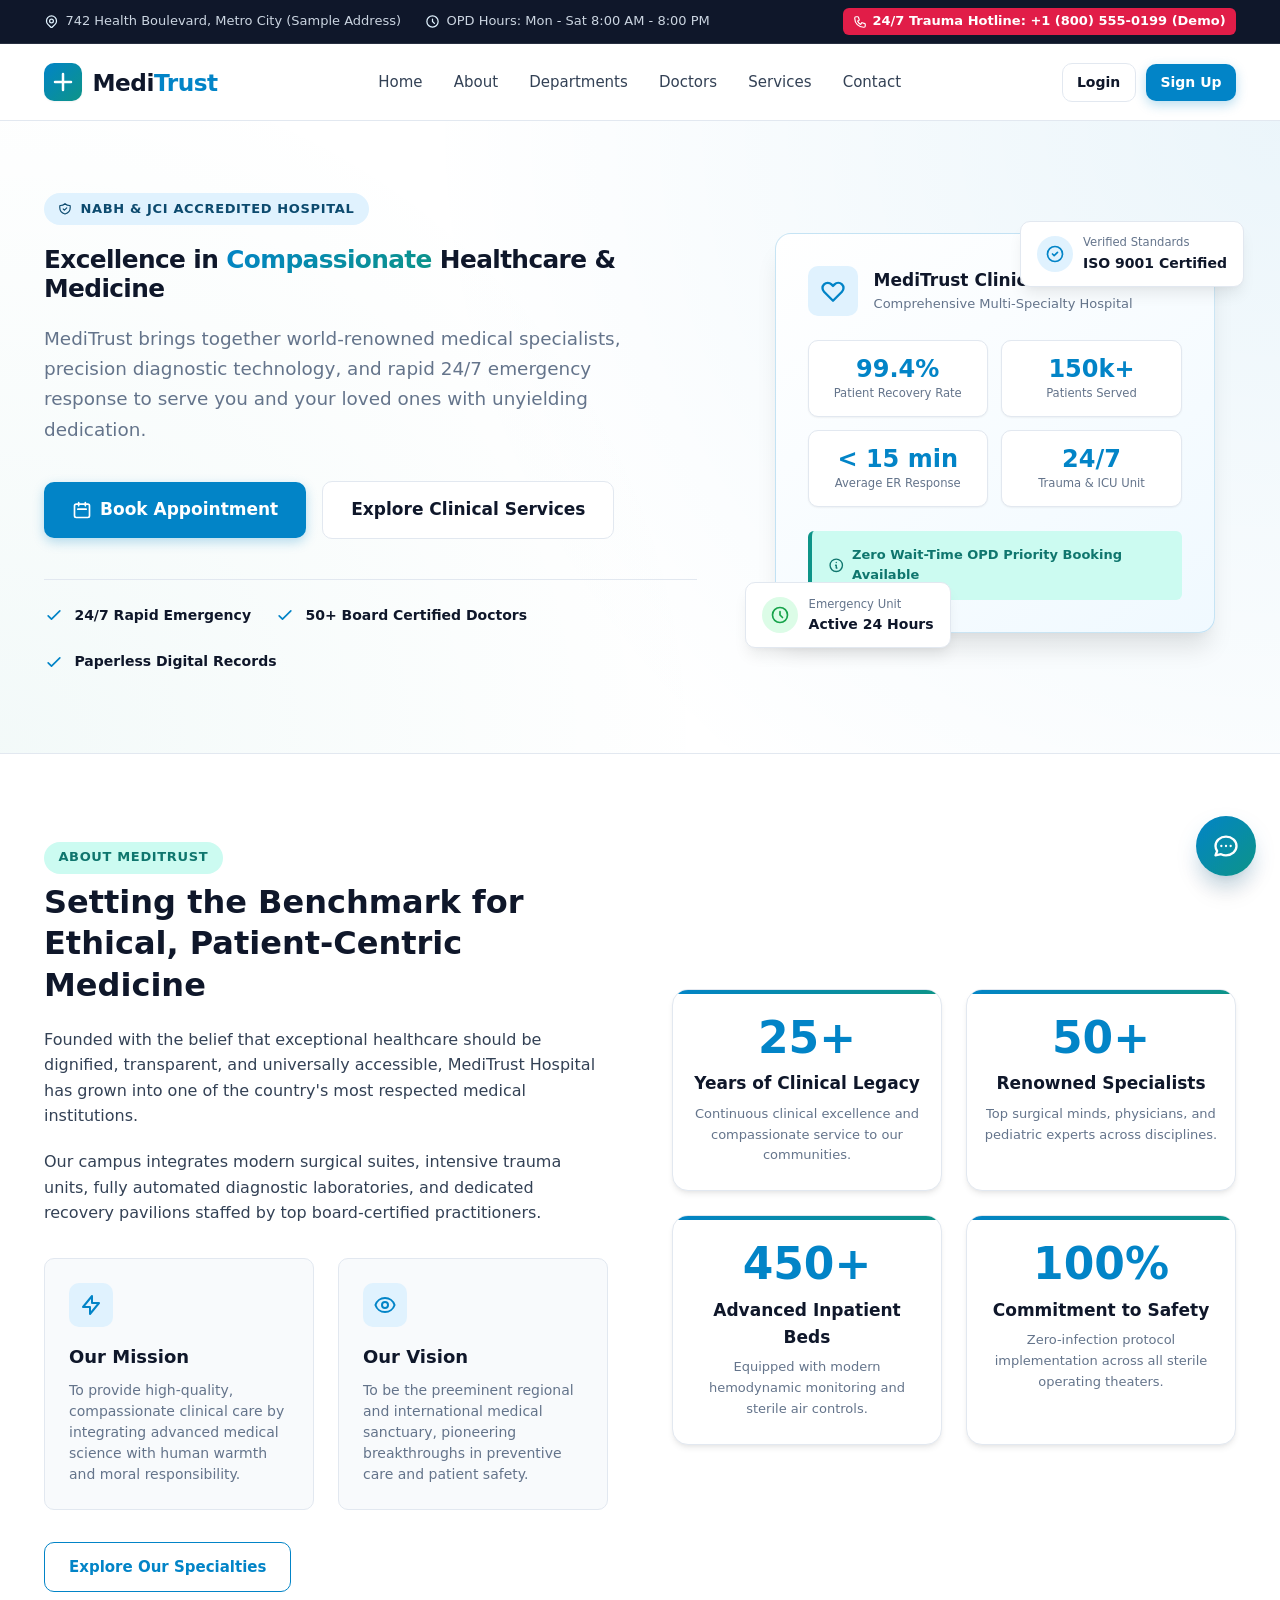
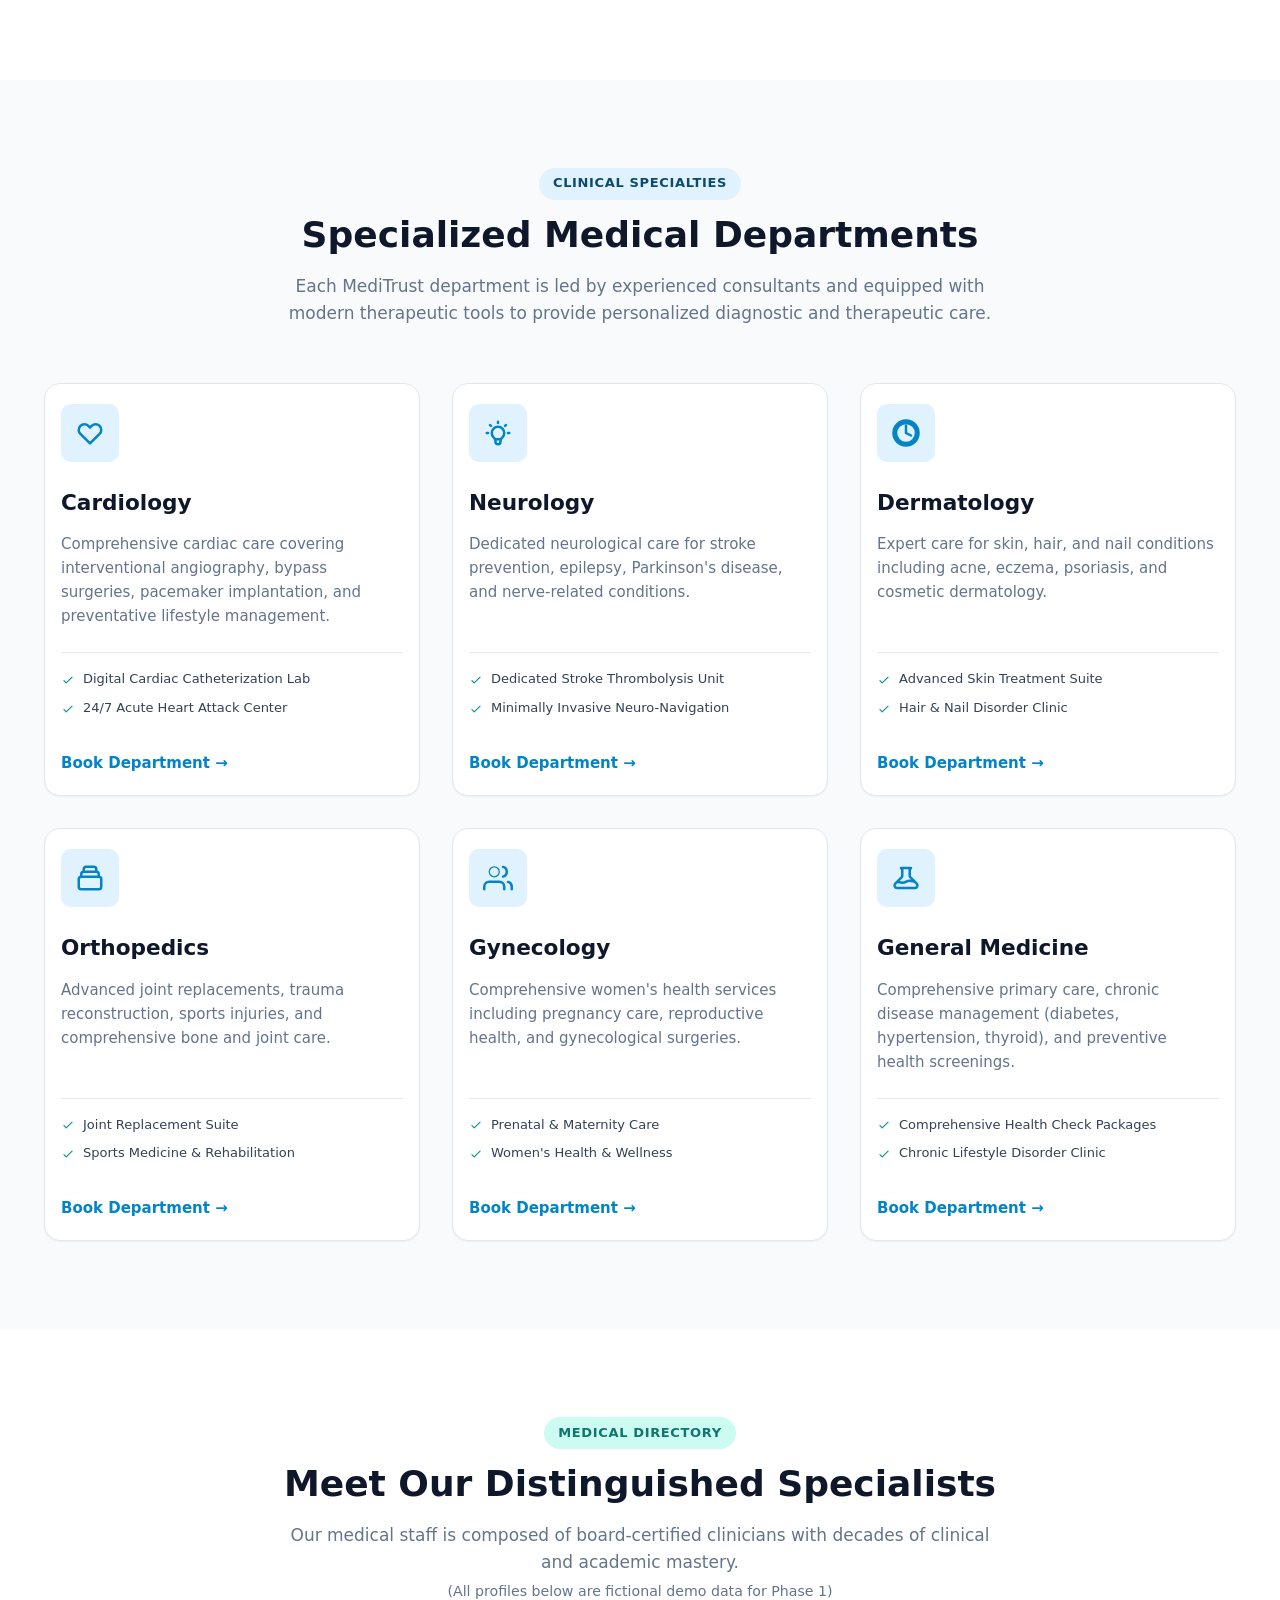
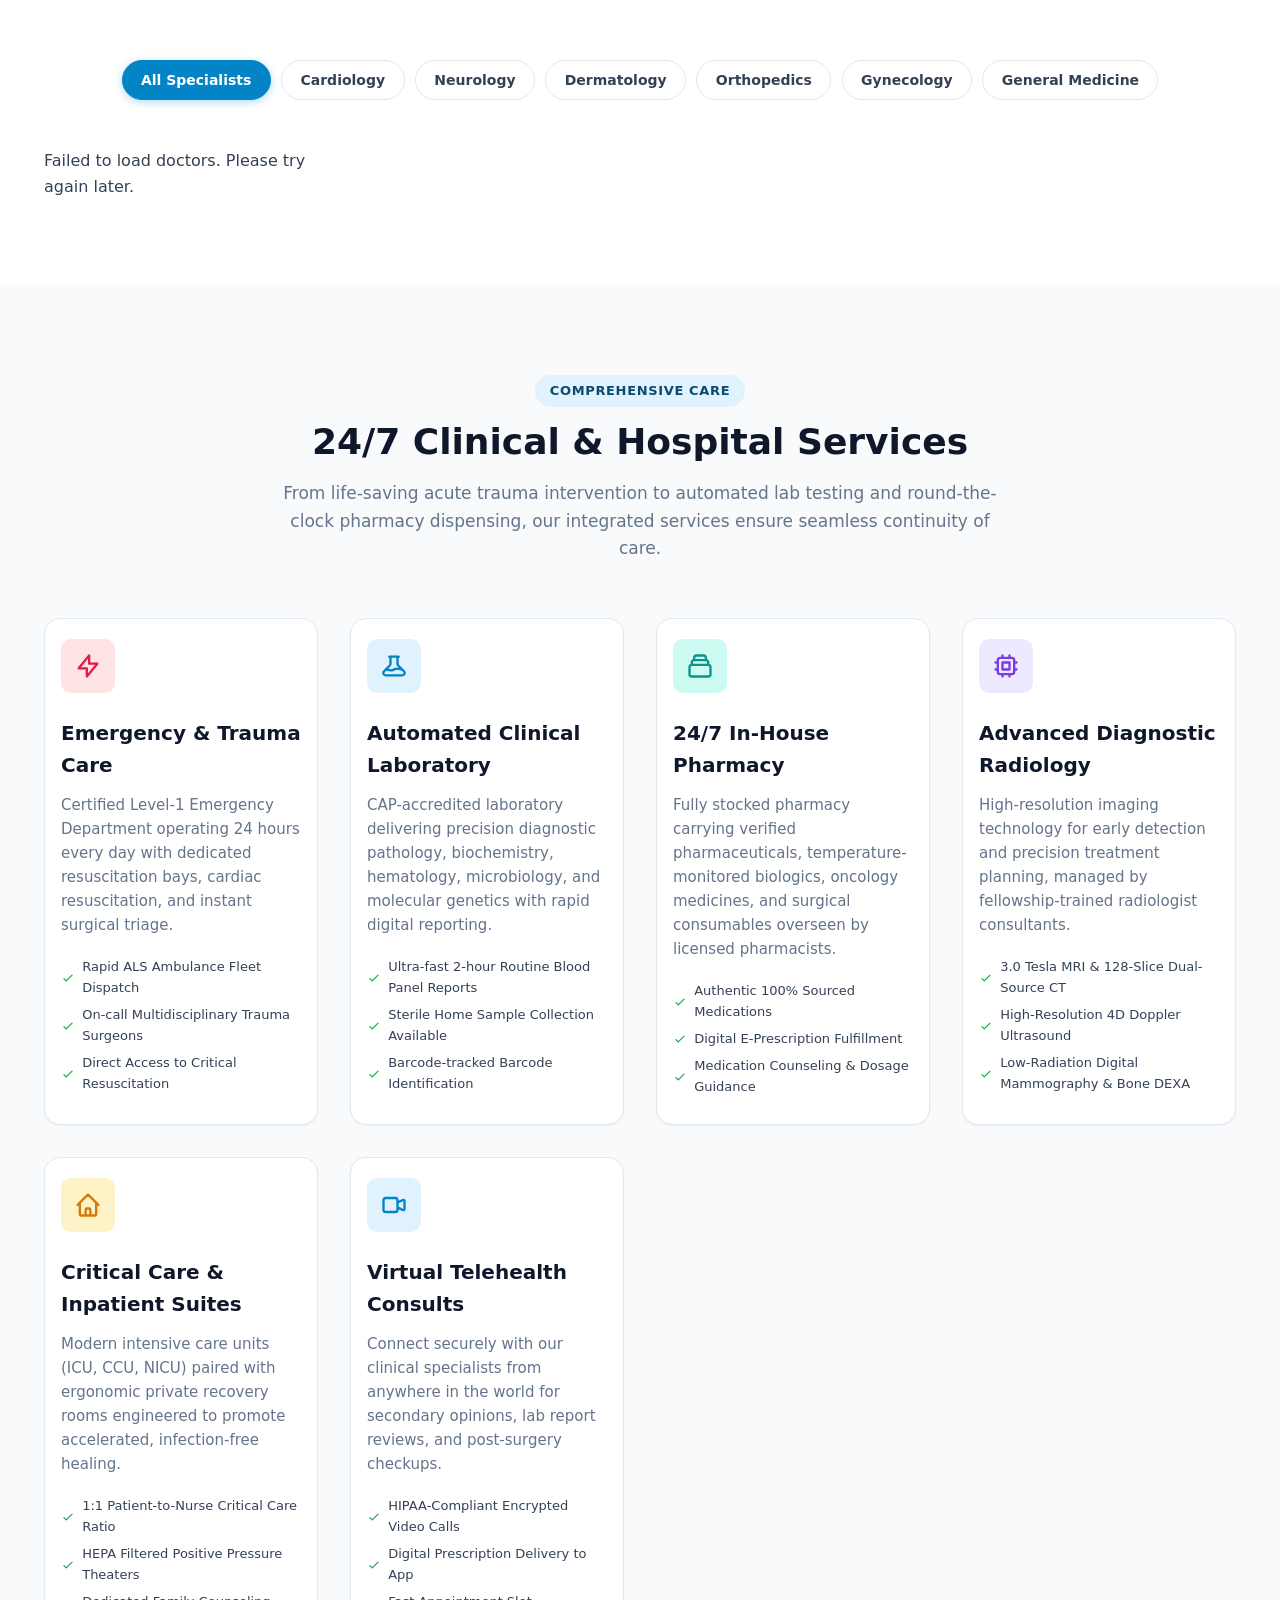
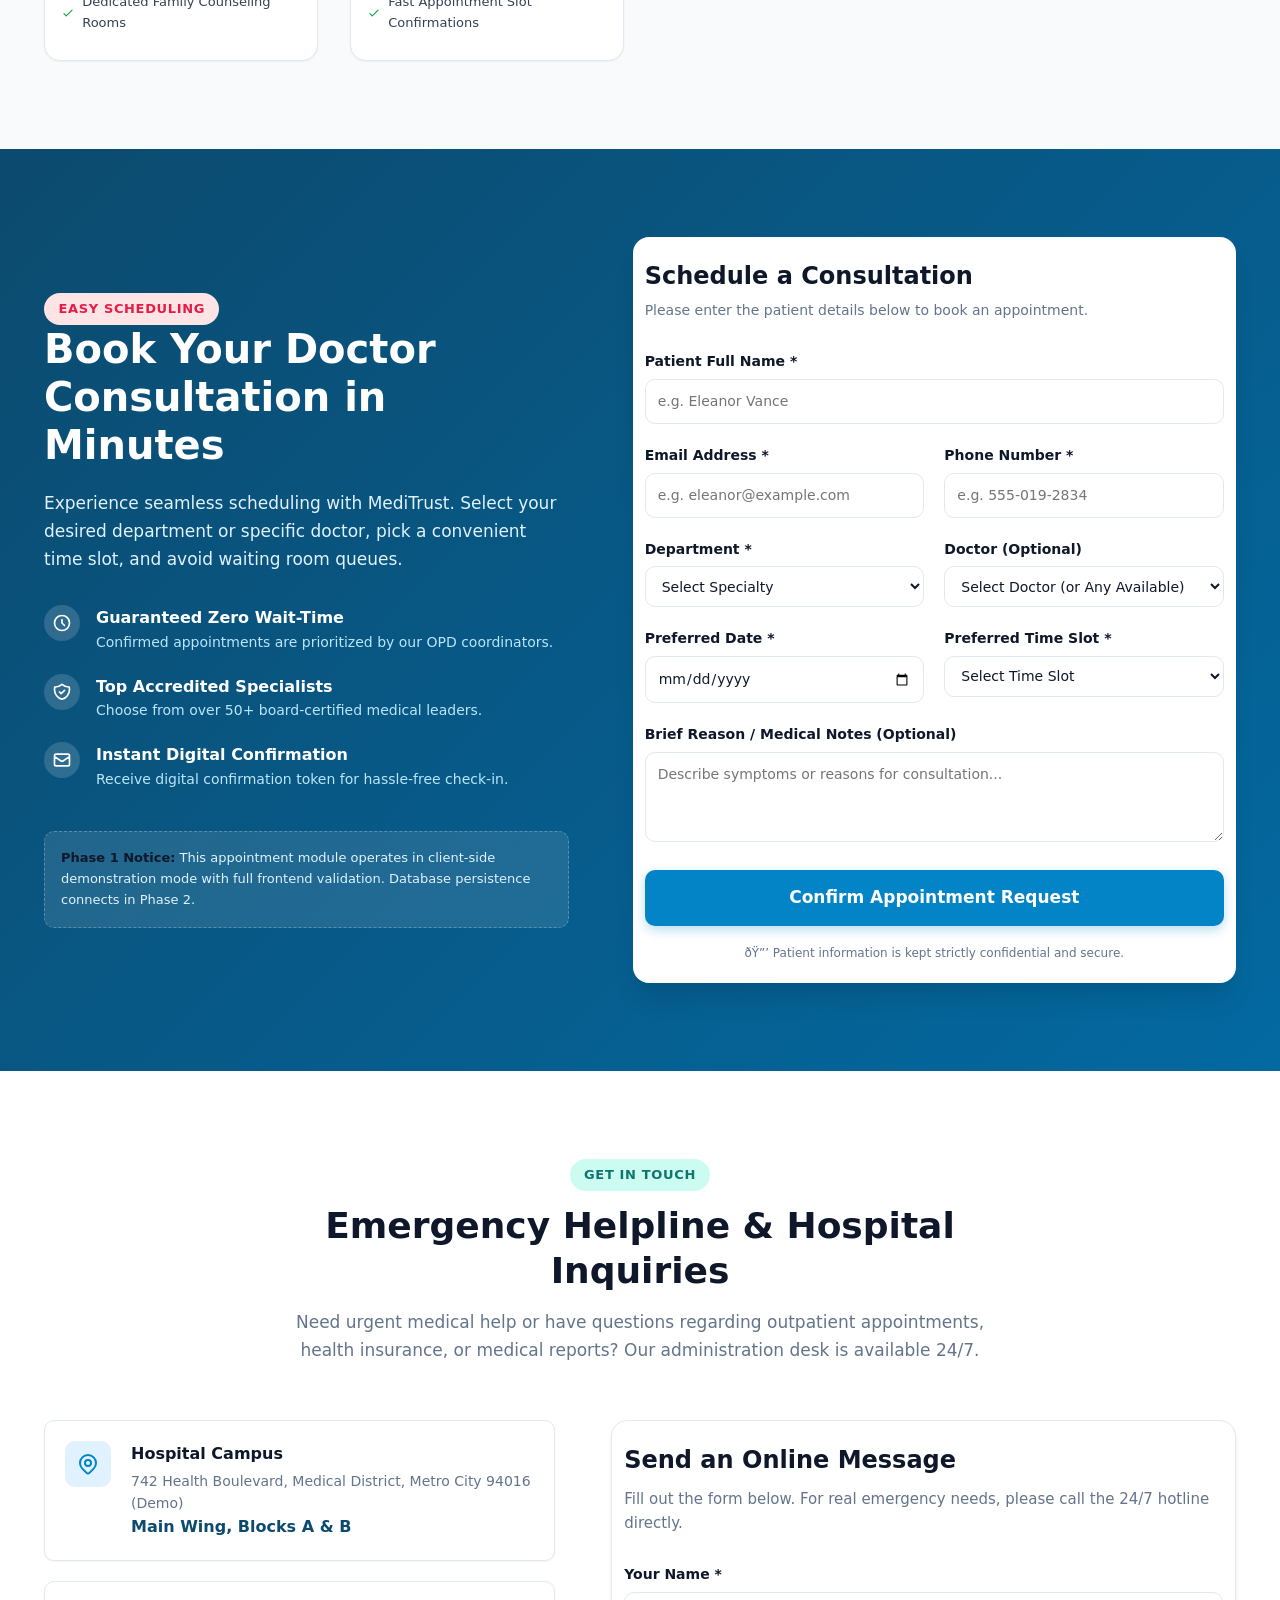
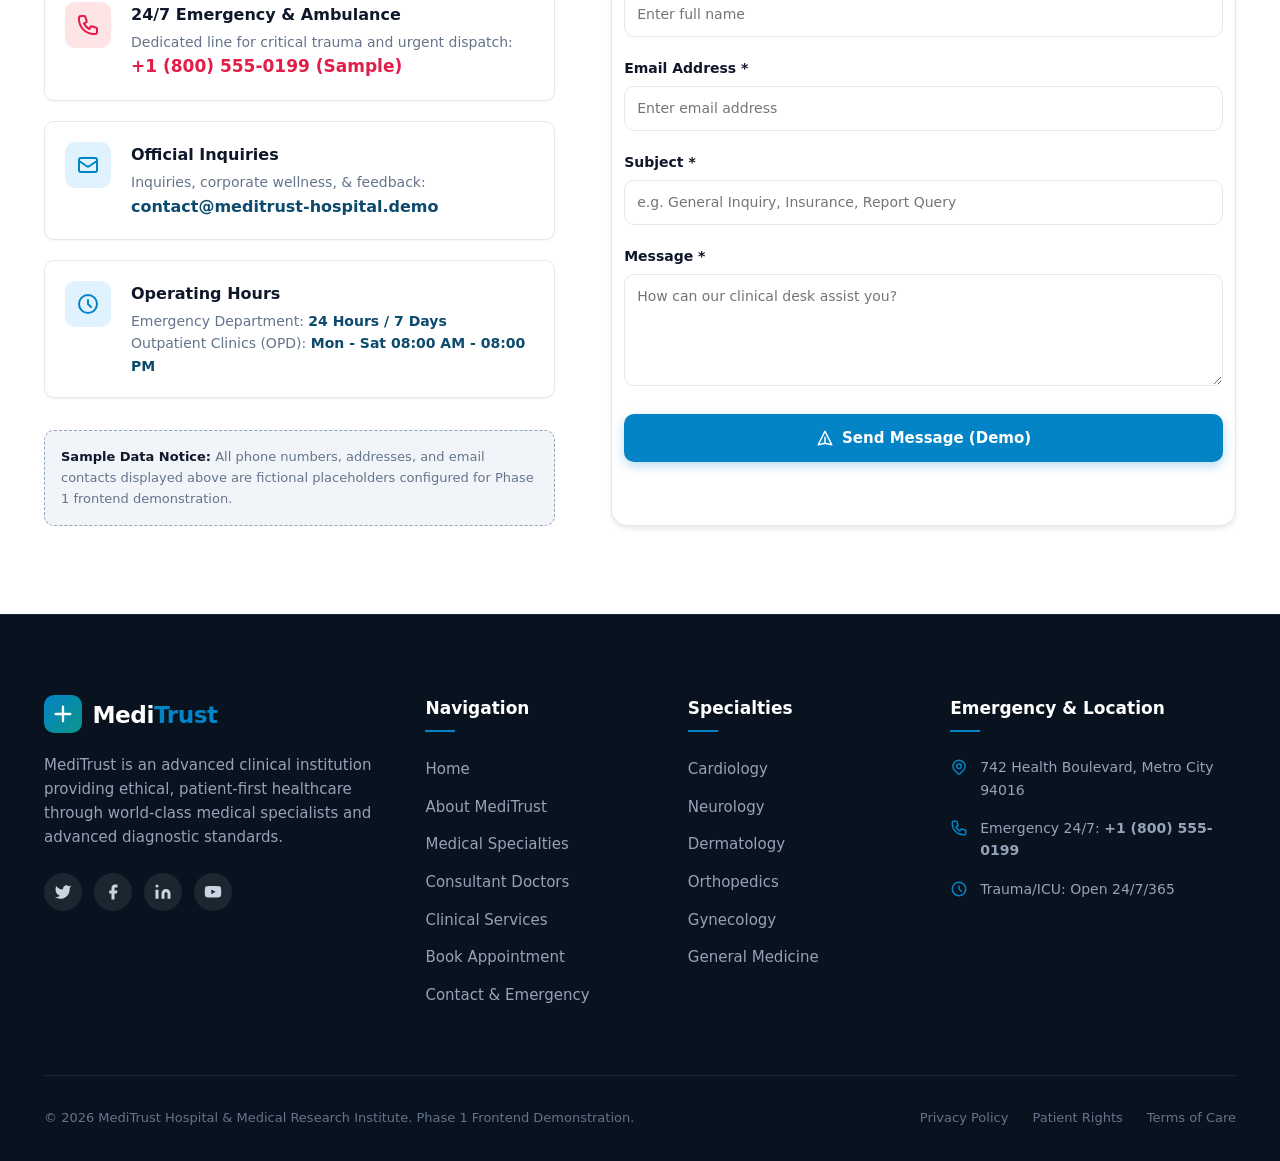
==== commit 6cd73e25: "chore: checkpoint MediTrust before LCEL migration" ====
--- a/frontend/index.html
+++ b/frontend/index.html
@@ -301,8 +301,8 @@
               <!-- Brain / Neuro SVG -->
               <svg width="30" height="30" fill="none" stroke="currentColor" viewBox="0 0 24 24"><path stroke-linecap="round" stroke-linejoin="round" stroke-width="2" d="M9.663 17h4.673M12 3v1m6.364 1.636l-.707.707M21 12h-1M4 12H3m3.343-5.657l-.707-.707m2.828 9.9a5 5 0 117.072 0l-.548.547A3.374 3.374 0 0014 18.469V19a2 2 0 11-4 0v-.531c0-.895-.356-1.754-.988-2.386l-.548-.547z"></path></svg>
             </div>
-            <h3>Neurology & Spine</h3>
-            <p>Dedicated neurological care and precision microneurosurgery for stroke prevention, epilepsy, Parkinson's disease, and traumatic spinal conditions.</p>
+            <h3>Neurology</h3>
+            <p>Dedicated neurological care for stroke prevention, epilepsy, Parkinson's disease, and nerve-related conditions.</p>
             <div class="dept-features">
               <div class="dept-feature-item">
                 <svg fill="none" stroke="currentColor" viewBox="0 0 24 24"><path stroke-linecap="round" stroke-linejoin="round" stroke-width="2" d="M5 13l4 4L19 7"></path></svg>
@@ -311,6 +311,27 @@
               <div class="dept-feature-item">
                 <svg fill="none" stroke="currentColor" viewBox="0 0 24 24"><path stroke-linecap="round" stroke-linejoin="round" stroke-width="2" d="M5 13l4 4L19 7"></path></svg>
                 <span>Minimally Invasive Neuro-Navigation</span>
+              </div>
+            </div>
+            <a href="#appointment" class="dept-cta">Book Department &rarr;</a>
+          </div>
+
+          <!-- Dermatology -->
+          <div class="department-card">
+            <div class="dept-icon-wrapper">
+              <!-- Skin / Dermatology SVG -->
+              <svg width="30" height="30" fill="none" stroke="currentColor" viewBox="0 0 24 24"><path stroke-linecap="round" stroke-linejoin="round" stroke-width="2" d="M12 2a10 10 0 1010 10A10 10 0 0012 2zm0 18a8 8 0 118-8 8 8 0 01-8 8z"></path><path stroke-linecap="round" stroke-linejoin="round" stroke-width="2" d="M12 6v6l4 2"></path></svg>
+            </div>
+            <h3>Dermatology</h3>
+            <p>Expert care for skin, hair, and nail conditions including acne, eczema, psoriasis, and cosmetic dermatology.</p>
+            <div class="dept-features">
+              <div class="dept-feature-item">
+                <svg fill="none" stroke="currentColor" viewBox="0 0 24 24"><path stroke-linecap="round" stroke-linejoin="round" stroke-width="2" d="M5 13l4 4L19 7"></path></svg>
+                <span>Advanced Skin Treatment Suite</span>
+              </div>
+              <div class="dept-feature-item">
+                <svg fill="none" stroke="currentColor" viewBox="0 0 24 24"><path stroke-linecap="round" stroke-linejoin="round" stroke-width="2" d="M5 13l4 4L19 7"></path></svg>
+                <span>Hair & Nail Disorder Clinic</span>
               </div>
             </div>
             <a href="#appointment" class="dept-cta">Book Department &rarr;</a>
@@ -322,71 +343,50 @@
               <!-- Bone / Joint Mobility SVG -->
               <svg width="30" height="30" fill="none" stroke="currentColor" viewBox="0 0 24 24"><path stroke-linecap="round" stroke-linejoin="round" stroke-width="2" d="M19 11H5m14 0a2 2 0 012 2v6a2 2 0 01-2 2H5a2 2 0 01-2-2v-6a2 2 0 012-2m14 0V9a2 2 0 00-2-2M5 11V9a2 2 0 012-2m0 0V5a2 2 0 012-2h6a2 2 0 012 2v2M7 7h10"></path></svg>
             </div>
-            <h3>Orthopedics & Joint Care</h3>
-            <p>Advanced robotic-assisted knee and hip replacements, complex trauma reconstruction, pediatric orthopedics, and dedicated sports rehabilitation.</p>
+            <h3>Orthopedics</h3>
+            <p>Advanced joint replacements, trauma reconstruction, sports injuries, and comprehensive bone and joint care.</p>
             <div class="dept-features">
               <div class="dept-feature-item">
                 <svg fill="none" stroke="currentColor" viewBox="0 0 24 24"><path stroke-linecap="round" stroke-linejoin="round" stroke-width="2" d="M5 13l4 4L19 7"></path></svg>
-                <span>Robotic Joint Replacement Suite</span>
+                <span>Joint Replacement Suite</span>
               </div>
               <div class="dept-feature-item">
                 <svg fill="none" stroke="currentColor" viewBox="0 0 24 24"><path stroke-linecap="round" stroke-linejoin="round" stroke-width="2" d="M5 13l4 4L19 7"></path></svg>
-                <span>Full Physiotherapy & Rehab Wing</span>
+                <span>Sports Medicine & Rehabilitation</span>
               </div>
             </div>
             <a href="#appointment" class="dept-cta">Book Department &rarr;</a>
           </div>
 
-          <!-- Pediatrics -->
+          <!-- Gynecology -->
           <div class="department-card">
             <div class="dept-icon-wrapper">
-              <!-- Pediatric / Child Care SVG -->
-              <svg width="30" height="30" fill="none" stroke="currentColor" viewBox="0 0 24 24"><path stroke-linecap="round" stroke-linejoin="round" stroke-width="2" d="M14.828 14.828a4 4 0 01-5.656 0M9 10h.01M15 10h.01M21 12a9 9 0 11-18 0 9 9 0 0118 0z"></path></svg>
-            </div>
-            <h3>Pediatrics & Child Health</h3>
-            <p>Compassionate care for infants, children, and adolescents, featuring Level-III neonatal intensive care (NICU), immunizations, and pediatric surgery.</p>
+              <!-- Women's Health / Gynecology SVG -->
+              <svg width="30" height="30" fill="none" stroke="currentColor" viewBox="0 0 24 24"><path stroke-linecap="round" stroke-linejoin="round" stroke-width="2" d="M17 21v-2a4 4 0 00-4-4H5a4 4 0 00-4 4v2"></path><circle cx="9" cy="7" r="4"></circle><path stroke-linecap="round" stroke-linejoin="round" stroke-width="2" d="M23 21v-2a4 4 0 00-3-3.87"></path><path stroke-linecap="round" stroke-linejoin="round" stroke-width="2" d="M16 3.13a4 4 0 010 7.75"></path></svg>
+            </div>
+            <h3>Gynecology</h3>
+            <p>Comprehensive women's health services including pregnancy care, reproductive health, and gynecological surgeries.</p>
             <div class="dept-features">
               <div class="dept-feature-item">
                 <svg fill="none" stroke="currentColor" viewBox="0 0 24 24"><path stroke-linecap="round" stroke-linejoin="round" stroke-width="2" d="M5 13l4 4L19 7"></path></svg>
-                <span>Level-III Neonatal Intensive Care (NICU)</span>
+                <span>Prenatal & Maternity Care</span>
               </div>
               <div class="dept-feature-item">
                 <svg fill="none" stroke="currentColor" viewBox="0 0 24 24"><path stroke-linecap="round" stroke-linejoin="round" stroke-width="2" d="M5 13l4 4L19 7"></path></svg>
-                <span>Child Development & Vaccination Clinic</span>
+                <span>Women's Health & Wellness</span>
               </div>
             </div>
             <a href="#appointment" class="dept-cta">Book Department &rarr;</a>
           </div>
 
-          <!-- Oncology -->
-          <div class="department-card">
-            <div class="dept-icon-wrapper">
-              <!-- Shield / Cell Oncology SVG -->
-              <svg width="30" height="30" fill="none" stroke="currentColor" viewBox="0 0 24 24"><path stroke-linecap="round" stroke-linejoin="round" stroke-width="2" d="M9 12l2 2 4-4m5.618-4.016A11.955 11.955 0 0112 2.944a11.955 11.955 0 01-8.618 3.04A12.02 12.02 0 003 9c0 5.591 3.824 10.29 9 11.622 5.176-1.332 9-6.03 9-11.622 0-1.042-.133-2.052-.382-3.016z"></path></svg>
-            </div>
-            <h3>Comprehensive Oncology</h3>
-            <p>Evidence-based cancer treatments including targeted medical chemotherapy, precision radiation therapy, tumor resection, and compassionate counseling.</p>
-            <div class="dept-features">
-              <div class="dept-feature-item">
-                <svg fill="none" stroke="currentColor" viewBox="0 0 24 24"><path stroke-linecap="round" stroke-linejoin="round" stroke-width="2" d="M5 13l4 4L19 7"></path></svg>
-                <span>Multidisciplinary Tumor Board</span>
-              </div>
-              <div class="dept-feature-item">
-                <svg fill="none" stroke="currentColor" viewBox="0 0 24 24"><path stroke-linecap="round" stroke-linejoin="round" stroke-width="2" d="M5 13l4 4L19 7"></path></svg>
-                <span>Outpatient Infusion & Daycare Suite</span>
-              </div>
-            </div>
-            <a href="#appointment" class="dept-cta">Book Department &rarr;</a>
-          </div>
-
-          <!-- Internal Medicine -->
+          <!-- General Medicine -->
           <div class="department-card">
             <div class="dept-icon-wrapper">
               <!-- Internal Medicine / Stethoscope SVG -->
               <svg width="30" height="30" fill="none" stroke="currentColor" viewBox="0 0 24 24"><path stroke-linecap="round" stroke-linejoin="round" stroke-width="2" d="M19.428 15.428a2 2 0 00-1.022-.547l-2.387-.477a6 6 0 00-3.86.517l-.318.158a6 6 0 01-3.86.517L6.05 15.21a2 2 0 00-1.806.547M8 4h8l-1 1v5.172a2 2 0 00.586 1.414l5 5c1.26 1.26.367 3.414-1.415 3.414H4.828c-1.782 0-2.674-2.154-1.414-3.414l5-5A2 2 0 009 10.172V5L8 4z"></path></svg>
             </div>
-            <h3>Internal & Preventive Medicine</h3>
-            <p>Comprehensive primary care, chronic disease management (diabetes, hypertension, thyroid), annual executive health screenings, and adult immunization.</p>
+            <h3>General Medicine</h3>
+            <p>Comprehensive primary care, chronic disease management (diabetes, hypertension, thyroid), and preventive health screenings.</p>
             <div class="dept-features">
               <div class="dept-feature-item">
                 <svg fill="none" stroke="currentColor" viewBox="0 0 24 24"><path stroke-linecap="round" stroke-linejoin="round" stroke-width="2" d="M5 13l4 4L19 7"></path></svg>
@@ -422,227 +422,15 @@
           <button type="button" class="filter-btn active" data-filter="all">All Specialists</button>
           <button type="button" class="filter-btn" data-filter="cardiology">Cardiology</button>
           <button type="button" class="filter-btn" data-filter="neurology">Neurology</button>
+          <button type="button" class="filter-btn" data-filter="dermatology">Dermatology</button>
           <button type="button" class="filter-btn" data-filter="orthopedics">Orthopedics</button>
-          <button type="button" class="filter-btn" data-filter="pediatrics">Pediatrics</button>
+          <button type="button" class="filter-btn" data-filter="gynecology">Gynecology</button>
+          <button type="button" class="filter-btn" data-filter="medicine">General Medicine</button>
         </div>
 
         <!-- Doctors Cards Grid -->
-        <div class="doctors-grid">
-          <!-- Doctor 1: Cardiology -->
-          <div class="doctor-card" data-specialty="cardiology">
-            <div class="doctor-header">
-              <div class="doctor-avatar-circle">
-                <svg width="48" height="48" fill="none" stroke="currentColor" viewBox="0 0 24 24"><path stroke-linecap="round" stroke-linejoin="round" stroke-width="1.75" d="M16 7a4 4 0 11-8 0 4 4 0 018 0zM12 14a7 7 0 00-7 7h14a7 7 0 00-7-7z"></path></svg>
-              </div>
-              <span class="doctor-status-badge"><span class="status-dot"></span> Available Today</span>
-            </div>
-            <div class="doctor-body">
-              <span class="doctor-specialty-badge">Cardiology</span>
-              <h3 class="doctor-name">Dr. Elena Rostova <span class="demo-tag">Demo</span></h3>
-              <p class="doctor-qualification">MD, FACC - Senior Interventional Cardiologist</p>
-              
-              <div class="doctor-details-list">
-                <div class="detail-row">
-                  <span>Experience:</span>
-                  <strong>18+ Years</strong>
-                </div>
-                <div class="detail-row">
-                  <span>OPD Timings:</span>
-                  <strong>Mon - Fri (09:00 - 13:00)</strong>
-                </div>
-                <div class="detail-row">
-                  <span>Language:</span>
-                  <strong>English, French</strong>
-                </div>
-              </div>
-
-              <div class="doctor-footer">
-                <button type="button" class="btn btn-primary btn-sm btn-doctor-book" data-doctor="Dr. Elena Rostova" data-department="cardiology" style="width: 100%;">
-                  Book Consultation
-                </button>
-              </div>
-            </div>
-          </div>
-
-          <!-- Doctor 2: Neurology -->
-          <div class="doctor-card" data-specialty="neurology">
-            <div class="doctor-header">
-              <div class="doctor-avatar-circle">
-                <svg width="48" height="48" fill="none" stroke="currentColor" viewBox="0 0 24 24"><path stroke-linecap="round" stroke-linejoin="round" stroke-width="1.75" d="M16 7a4 4 0 11-8 0 4 4 0 018 0zM12 14a7 7 0 00-7 7h14a7 7 0 00-7-7z"></path></svg>
-              </div>
-              <span class="doctor-status-badge"><span class="status-dot"></span> Available Today</span>
-            </div>
-            <div class="doctor-body">
-              <span class="doctor-specialty-badge">Neurology</span>
-              <h3 class="doctor-name">Dr. Julian Thorne <span class="demo-tag">Demo</span></h3>
-              <p class="doctor-qualification">MD, PhD - Senior Consultant Neurosurgeon</p>
-              
-              <div class="doctor-details-list">
-                <div class="detail-row">
-                  <span>Experience:</span>
-                  <strong>15+ Years</strong>
-                </div>
-                <div class="detail-row">
-                  <span>OPD Timings:</span>
-                  <strong>Mon, Wed, Fri (10:00 - 14:00)</strong>
-                </div>
-                <div class="detail-row">
-                  <span>Language:</span>
-                  <strong>English, German</strong>
-                </div>
-              </div>
-
-              <div class="doctor-footer">
-                <button type="button" class="btn btn-primary btn-sm btn-doctor-book" data-doctor="Dr. Julian Thorne" data-department="neurology" style="width: 100%;">
-                  Book Consultation
-                </button>
-              </div>
-            </div>
-          </div>
-
-          <!-- Doctor 3: Orthopedics -->
-          <div class="doctor-card" data-specialty="orthopedics">
-            <div class="doctor-header">
-              <div class="doctor-avatar-circle">
-                <svg width="48" height="48" fill="none" stroke="currentColor" viewBox="0 0 24 24"><path stroke-linecap="round" stroke-linejoin="round" stroke-width="1.75" d="M16 7a4 4 0 11-8 0 4 4 0 018 0zM12 14a7 7 0 00-7 7h14a7 7 0 00-7-7z"></path></svg>
-              </div>
-              <span class="doctor-status-badge"><span class="status-dot"></span> Available Tomorrow</span>
-            </div>
-            <div class="doctor-body">
-              <span class="doctor-specialty-badge">Orthopedics</span>
-              <h3 class="doctor-name">Dr. David Chen <span class="demo-tag">Demo</span></h3>
-              <p class="doctor-qualification">MS (Ortho), FRCS - Joint Replacement Surgeon</p>
-              
-              <div class="doctor-details-list">
-                <div class="detail-row">
-                  <span>Experience:</span>
-                  <strong>14+ Years</strong>
-                </div>
-                <div class="detail-row">
-                  <span>OPD Timings:</span>
-                  <strong>Tue, Thu, Sat (11:00 - 16:00)</strong>
-                </div>
-                <div class="detail-row">
-                  <span>Language:</span>
-                  <strong>English, Mandarin</strong>
-                </div>
-              </div>
-
-              <div class="doctor-footer">
-                <button type="button" class="btn btn-primary btn-sm btn-doctor-book" data-doctor="Dr. David Chen" data-department="orthopedics" style="width: 100%;">
-                  Book Consultation
-                </button>
-              </div>
-            </div>
-          </div>
-
-          <!-- Doctor 4: Pediatrics -->
-          <div class="doctor-card" data-specialty="pediatrics">
-            <div class="doctor-header">
-              <div class="doctor-avatar-circle">
-                <svg width="48" height="48" fill="none" stroke="currentColor" viewBox="0 0 24 24"><path stroke-linecap="round" stroke-linejoin="round" stroke-width="1.75" d="M16 7a4 4 0 11-8 0 4 4 0 018 0zM12 14a7 7 0 00-7 7h14a7 7 0 00-7-7z"></path></svg>
-              </div>
-              <span class="doctor-status-badge"><span class="status-dot"></span> Available Today</span>
-            </div>
-            <div class="doctor-body">
-              <span class="doctor-specialty-badge">Pediatrics</span>
-              <h3 class="doctor-name">Dr. Sarah Jenkins <span class="demo-tag">Demo</span></h3>
-              <p class="doctor-qualification">MD (Pediatrics) - Chief Pediatric Specialist</p>
-              
-              <div class="doctor-details-list">
-                <div class="detail-row">
-                  <span>Experience:</span>
-                  <strong>12+ Years</strong>
-                </div>
-                <div class="detail-row">
-                  <span>OPD Timings:</span>
-                  <strong>Mon - Sat (09:00 - 15:00)</strong>
-                </div>
-                <div class="detail-row">
-                  <span>Language:</span>
-                  <strong>English, Spanish</strong>
-                </div>
-              </div>
-
-              <div class="doctor-footer">
-                <button type="button" class="btn btn-primary btn-sm btn-doctor-book" data-doctor="Dr. Sarah Jenkins" data-department="pediatrics" style="width: 100%;">
-                  Book Consultation
-                </button>
-              </div>
-            </div>
-          </div>
-
-          <!-- Doctor 5: Cardiology (Subspecialist) -->
-          <div class="doctor-card" data-specialty="cardiology">
-            <div class="doctor-header">
-              <div class="doctor-avatar-circle">
-                <svg width="48" height="48" fill="none" stroke="currentColor" viewBox="0 0 24 24"><path stroke-linecap="round" stroke-linejoin="round" stroke-width="1.75" d="M16 7a4 4 0 11-8 0 4 4 0 018 0zM12 14a7 7 0 00-7 7h14a7 7 0 00-7-7z"></path></svg>
-              </div>
-              <span class="doctor-status-badge"><span class="status-dot"></span> Mon &amp; Wed</span>
-            </div>
-            <div class="doctor-body">
-              <span class="doctor-specialty-badge">Cardiology</span>
-              <h3 class="doctor-name">Dr. Marcus Vance <span class="demo-tag">Demo</span></h3>
-              <p class="doctor-qualification">MD - Cardiac Electrophysiology Consultant</p>
-              
-              <div class="doctor-details-list">
-                <div class="detail-row">
-                  <span>Experience:</span>
-                  <strong>10+ Years</strong>
-                </div>
-                <div class="detail-row">
-                  <span>OPD Timings:</span>
-                  <strong>Tue, Thu (14:00 - 18:00)</strong>
-                </div>
-                <div class="detail-row">
-                  <span>Language:</span>
-                  <strong>English</strong>
-                </div>
-              </div>
-
-              <div class="doctor-footer">
-                <button type="button" class="btn btn-primary btn-sm btn-doctor-book" data-doctor="Dr. Marcus Vance" data-department="cardiology" style="width: 100%;">
-                  Book Consultation
-                </button>
-              </div>
-            </div>
-          </div>
-
-          <!-- Doctor 6: Neurology (Subspecialist) -->
-          <div class="doctor-card" data-specialty="neurology">
-            <div class="doctor-header">
-              <div class="doctor-avatar-circle">
-                <svg width="48" height="48" fill="none" stroke="currentColor" viewBox="0 0 24 24"><path stroke-linecap="round" stroke-linejoin="round" stroke-width="1.75" d="M16 7a4 4 0 11-8 0 4 4 0 018 0zM12 14a7 7 0 00-7 7h14a7 7 0 00-7-7z"></path></svg>
-              </div>
-              <span class="doctor-status-badge"><span class="status-dot"></span> Available Today</span>
-            </div>
-            <div class="doctor-body">
-              <span class="doctor-specialty-badge">Neurology</span>
-              <h3 class="doctor-name">Dr. Priya Sharma <span class="demo-tag">Demo</span></h3>
-              <p class="doctor-qualification">MD, DM - Comprehensive Neurologist</p>
-              
-              <div class="doctor-details-list">
-                <div class="detail-row">
-                  <span>Experience:</span>
-                  <strong>11+ Years</strong>
-                </div>
-                <div class="detail-row">
-                  <span>OPD Timings:</span>
-                  <strong>Mon - Fri (12:00 - 17:00)</strong>
-                </div>
-                <div class="detail-row">
-                  <span>Language:</span>
-                  <strong>English, Hindi</strong>
-                </div>
-              </div>
-
-              <div class="doctor-footer">
-                <button type="button" class="btn btn-primary btn-sm btn-doctor-book" data-doctor="Dr. Priya Sharma" data-department="neurology" style="width: 100%;">
-                  Book Consultation
-                </button>
-              </div>
-            </div>
-          </div>
+        <div class="doctors-grid" id="doctors-grid">
+          <!-- Doctors will be loaded dynamically from API -->
         </div>
       </div>
     </section>
@@ -889,17 +677,17 @@
                   <div class="error-feedback">Please enter phone number</div>
                 </div>
 
-                <!-- Department Selection -->
+<!-- Department Selection -->
                 <div class="form-group">
                   <label for="appointmentDept">Department *</label>
                   <select id="appointmentDept" class="form-control" required>
                     <option value="">Select Specialty</option>
                     <option value="cardiology">Cardiology</option>
-                    <option value="neurology">Neurology &amp; Spine</option>
-                    <option value="orthopedics">Orthopedics &amp; Joints</option>
-                    <option value="pediatrics">Pediatrics &amp; Child Health</option>
-                    <option value="oncology">Comprehensive Oncology</option>
-                    <option value="medicine">Internal Medicine</option>
+                    <option value="neurology">Neurology</option>
+                    <option value="dermatology">Dermatology</option>
+                    <option value="orthopedics">Orthopedics</option>
+                    <option value="gynecology">Gynecology</option>
+                    <option value="medicine">General Medicine</option>
                   </select>
                   <div class="error-feedback">Please select a department</div>
                 </div>
@@ -1112,16 +900,16 @@
           </ul>
         </div>
 
-        <!-- Clinical Departments -->
+<!-- Clinical Departments -->
         <div class="footer-column">
           <h4>Specialties</h4>
           <ul class="footer-links-list">
-            <li><a href="#departments">Interventional Cardiology</a></li>
-            <li><a href="#departments">Neurology &amp; Neurosurgery</a></li>
-            <li><a href="#departments">Orthopedic Joint Surgery</a></li>
-            <li><a href="#departments">Pediatrics &amp; Neonatology</a></li>
-            <li><a href="#departments">Medical Oncology</a></li>
-            <li><a href="#departments">Internal Medicine</a></li>
+            <li><a href="#departments">Cardiology</a></li>
+            <li><a href="#departments">Neurology</a></li>
+            <li><a href="#departments">Dermatology</a></li>
+            <li><a href="#departments">Orthopedics</a></li>
+            <li><a href="#departments">Gynecology</a></li>
+            <li><a href="#departments">General Medicine</a></li>
           </ul>
         </div>
 
